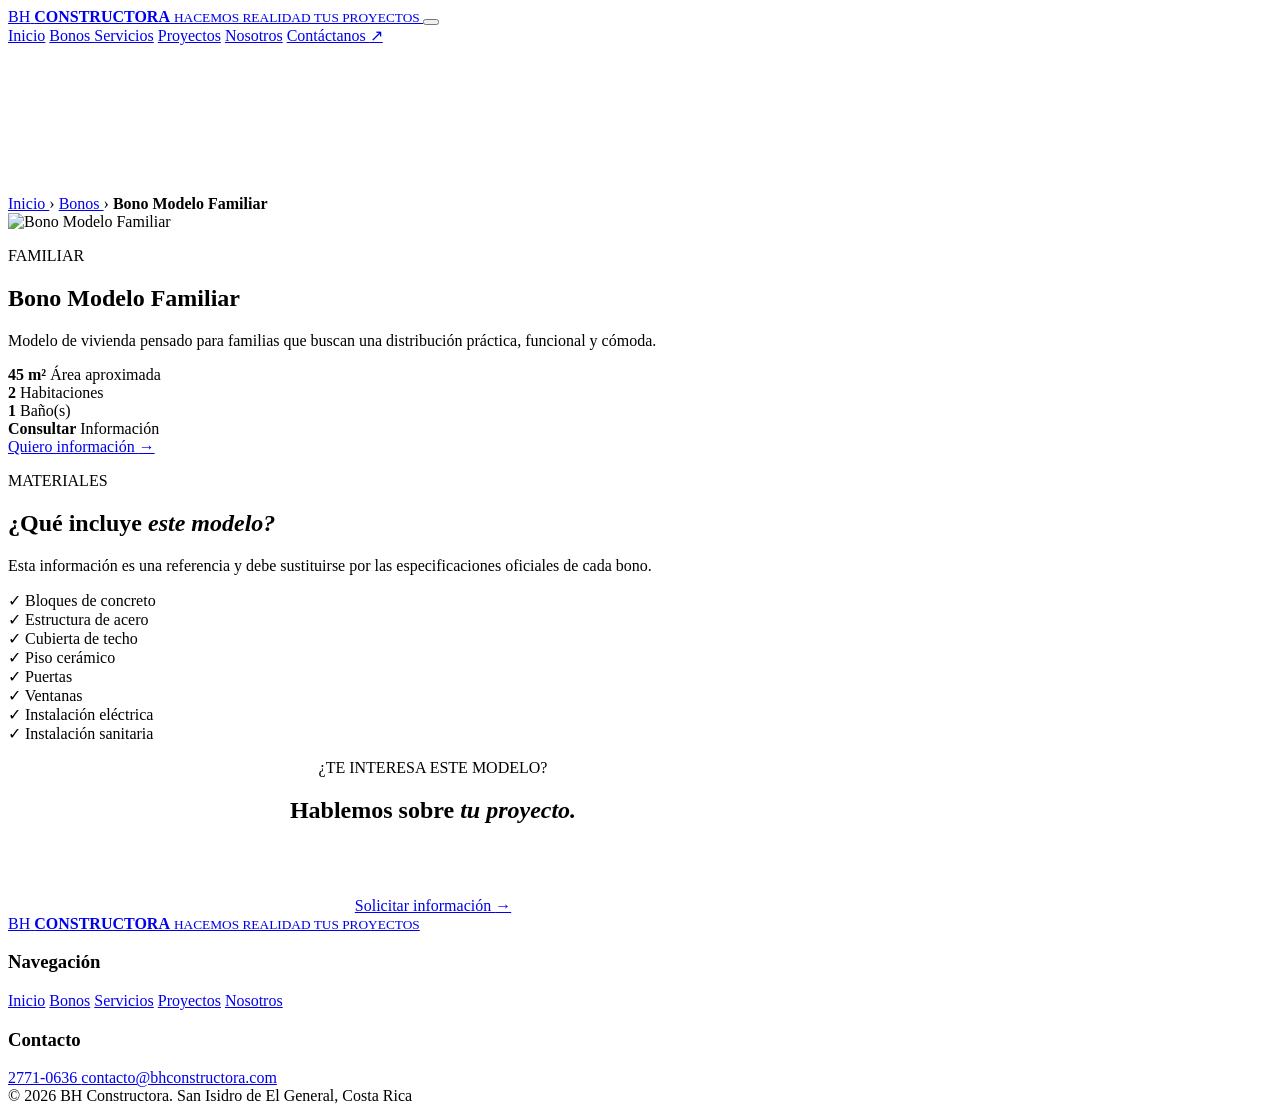
==== bono.html @ 47f4b52d "create BHConstructora" ====
<html lang="es">

<head>

  <meta charset="UTF-8">

  <meta
    name="viewport"
    content="width=device-width, initial-scale=1.0"
  >

  <title>Detalle del bono | BH Constructora</title>

  <link
    href="https://fonts.googleapis.com/css2?family=Montserrat:wght@500;600;700;800&family=Open+Sans:wght@400;500;600;700&display=swap"
    rel="stylesheet"
  >

  <link
    rel="stylesheet"
    href="css/styles.css"
  >

</head>

<body>

<header class="site-header">

  <div class="container nav-wrap">

    <a class="brand" href="index.html">

      <span class="brand-mark">BH</span>

      <span class="brand-text">

        <strong>CONSTRUCTORA</strong>

        <small>
          HACEMOS REALIDAD TUS PROYECTOS
        </small>

      </span>

    </a>


    <button
      class="menu-toggle"
      aria-label="Abrir menú"
      aria-expanded="false"
      type="button"
    >

      <span></span>
      <span></span>
      <span></span>

    </button>


    <nav class="main-nav">

      <a href="index.html">Inicio</a>

      <a
        href="bonos.html"
        class="active"
      >
        Bonos
      </a>

      <a href="servicios.html">Servicios</a>

      <a href="proyectos.html">Proyectos</a>

      <a href="nosotros.html">Nosotros</a>

      <a
        href="contacto.html"
        class="nav-cta"
      >
        Contáctanos
        <span>↗</span>
      </a>

    </nav>

  </div>

</header>


<main>

<section class="section" style="padding-top:150px;">

  <div class="container">

    <div class="breadcrumb">

      <a href="index.html">
        Inicio
      </a>

      <span>›</span>

      <a href="bonos.html">
        Bonos
      </a>

      <span>›</span>

      <strong id="breadcrumb-name">
        Detalle
      </strong>

    </div>


    <div
      id="bono-detail"
      class="detail-grid"
    >

      <!-- JavaScript cargará el contenido -->

    </div>

  </div>

</section>


<section class="section bg-light">

  <div class="container">

    <div class="section-heading">

      <div>

        <p class="eyebrow dark">

          <span></span>

          MATERIALES

        </p>

        <h2>
          ¿Qué incluye
          <em>este modelo?</em>
        </h2>

      </div>

      <p>
        Esta información es una referencia
        y debe sustituirse por las especificaciones
        oficiales de cada bono.
      </p>

    </div>


    <div
      id="materials"
      class="material-list"
    >
    </div>

  </div>

</section>


<section class="section section-dark">

  <div
    class="container"
    style="text-align:center;max-width:850px;"
  >

    <p class="eyebrow" style="justify-content:center;">

      <span></span>

      ¿TE INTERESA ESTE MODELO?

    </p>

    <h2>
      Hablemos sobre
      <em>tu proyecto.</em>
    </h2>

    <p
      style="color:rgba(255,255,255,.65);margin:25px auto 30px;"
    >
      Solicita información sobre este modelo
      y cuéntanos qué necesitas.
    </p>

    <a
      id="contact-bono"
      href="contacto.html"
      class="btn btn-gold"
    >
      Solicitar información
      <span>→</span>
    </a>

  </div>

</section>

</main>


<footer class="footer">

  <div class="container footer-top">

    <div>

      <a class="brand" href="index.html">

        <span class="brand-mark">BH</span>

        <span class="brand-text">

          <strong>CONSTRUCTORA</strong>

          <small>
            HACEMOS REALIDAD TUS PROYECTOS
          </small>

        </span>

      </a>

    </div>


    <div class="footer-column">

      <h3>Navegación</h3>

      <a href="index.html">Inicio</a>
      <a href="bonos.html">Bonos</a>
      <a href="servicios.html">Servicios</a>
      <a href="proyectos.html">Proyectos</a>
      <a href="nosotros.html">Nosotros</a>

    </div>


    <div class="footer-column">

      <h3>Contacto</h3>

      <a href="tel:+50627710636">
        2771-0636
      </a>

      <a href="mailto:contacto@bhconstructora.com">
        contacto@bhconstructora.com
      </a>

    </div>

  </div>


  <div class="container footer-bottom">

    <span>
      © <span data-year>2026</span>
      BH Constructora.
    </span>

    <span>
      San Isidro de El General, Costa Rica
    </span>

  </div>

</footer>


<script src="js/script.js"></script>


<script>

const bonosDetalle = [

  {
    id: 1,
    nombre: "Bono Modelo Familiar",
    categoria: "Familiar",
    imagen: "https://images.unsplash.com/photo-1600585154340-be6161a56a0c?auto=format&fit=crop&w=1400&q=90",
    descripcion: "Modelo de vivienda pensado para familias que buscan una distribución práctica, funcional y cómoda.",
    metros: "45 m²",
    habitaciones: "2",
    banos: "1",
    materiales: [
      "Bloques de concreto",
      "Estructura de acero",
      "Cubierta de techo",
      "Piso cerámico",
      "Puertas",
      "Ventanas",
      "Instalación eléctrica",
      "Instalación sanitaria"
    ]
  },

  {
    id: 2,
    nombre: "Bono Modelo Ampliado",
    categoria: "Familiar",
    imagen: "https://images.unsplash.com/photo-1600607687920-4e2a09cf159d?auto=format&fit=crop&w=1400&q=90",
    descripcion: "Una alternativa con mayor espacio interior para familias que requieren una distribución más amplia.",
    metros: "60 m²",
    habitaciones: "3",
    banos: "1",
    materiales: [
      "Bloques de concreto",
      "Estructura metálica",
      "Techo",
      "Piso cerámico",
      "Puertas",
      "Ventanas",
      "Instalación eléctrica",
      "Instalación sanitaria"
    ]
  },

  {
    id: 3,
    nombre: "Bono Modelo Esencial",
    categoria: "Esencial",
    imagen: "https://images.unsplash.com/photo-1600566753190-17f0baa2a6c3?auto=format&fit=crop&w=1400&q=90",
    descripcion: "Modelo compacto diseñado para aprovechar eficientemente cada espacio de la vivienda.",
    metros: "42 m²",
    habitaciones: "2",
    banos: "1",
    materiales: [
      "Bloques de concreto",
      "Estructura metálica",
      "Cubierta de techo",
      "Piso",
      "Puertas",
      "Ventanas",
      "Instalación eléctrica",
      "Instalación sanitaria"
    ]
  }

];


const params =
  new URLSearchParams(window.location.search);

const id =
  Number(params.get("id")) || 1;

const bono =
  bonosDetalle.find(item => item.id === id)
  || bonosDetalle[0];


document.title =
  bono.nombre + " | BH Constructora";


document.querySelector(
  "#breadcrumb-name"
).textContent =
  bono.nombre;


document.querySelector(
  "#bono-detail"
).innerHTML = `

  <div class="detail-image reveal">

    <img
      src="${bono.imagen}"
      alt="${bono.nombre}"
    >

  </div>


  <div class="detail-content reveal">

    <p class="eyebrow">

      <span></span>

      ${bono.categoria.toUpperCase()}

    </p>

    <h1>
      ${bono.nombre}
    </h1>

    <p class="detail-description">
      ${bono.descripcion}
    </p>


    <div class="detail-specs">

      <div class="detail-spec">

        <strong>
          ${bono.metros}
        </strong>

        <span>
          Área aproximada
        </span>

      </div>


      <div class="detail-spec">

        <strong>
          ${bono.habitaciones}
        </strong>

        <span>
          Habitaciones
        </span>

      </div>


      <div class="detail-spec">

        <strong>
          ${bono.banos}
        </strong>

        <span>
          Baño(s)
        </span>

      </div>


      <div class="detail-spec">

        <strong>
          Consultar
        </strong>

        <span>
          Información
        </span>

      </div>

    </div>


    <a
      href="contacto.html"
      class="btn btn-gold"
      id="detail-contact-button"
    >
      Quiero información
      <span>→</span>
    </a>

  </div>

`;


document.querySelector(
  "#materials"
).innerHTML =
  bono.materiales
    .map(material => `
      <div class="material-item">
        ✓ ${material}
      </div>
    `)
    .join("");


document.querySelector(
  "#contact-bono"
).addEventListener(
  "click",
  () => {

    localStorage.setItem(
      "bh_bono_interes",
      bono.nombre
    );

  }
);


document.querySelector(
  "#detail-contact-button"
).addEventListener(
  "click",
  () => {

    localStorage.setItem(
      "bh_bono_interes",
      bono.nombre
    );

  }
);

</script>

</body>

</html>
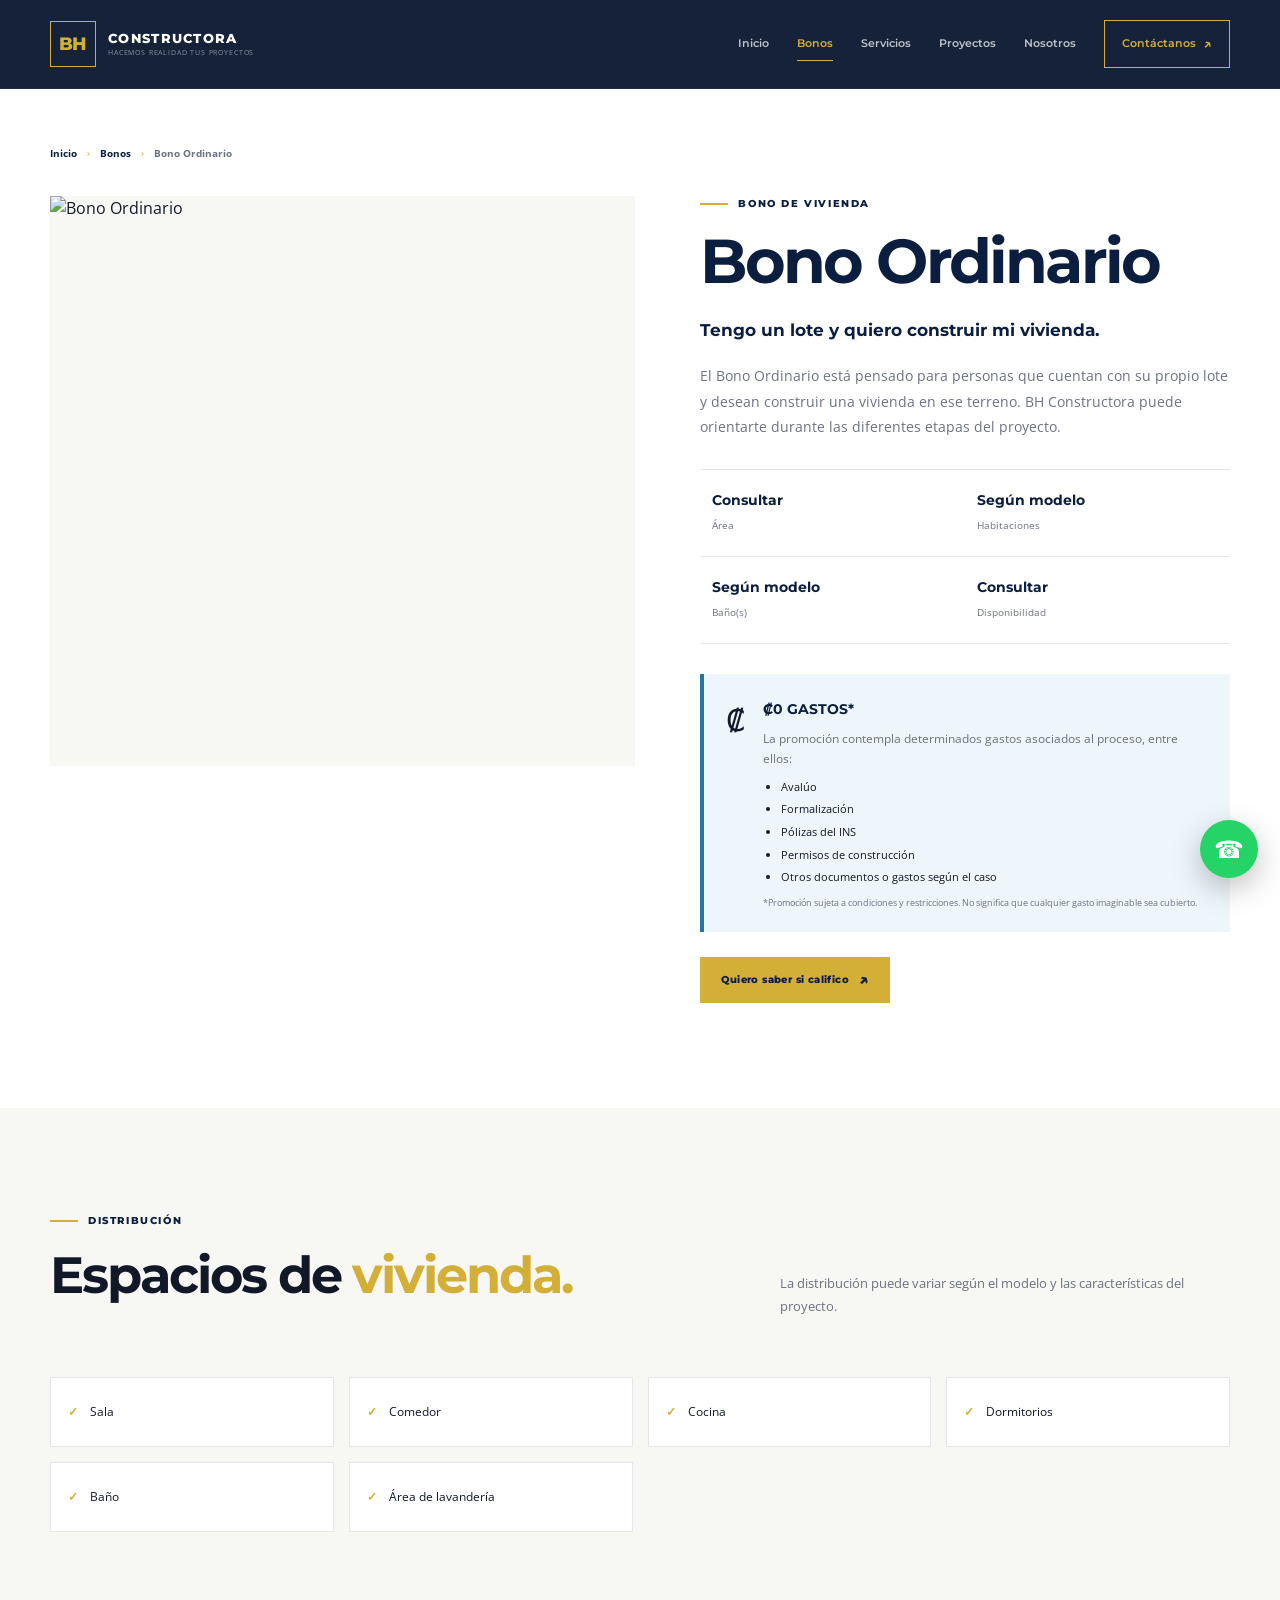
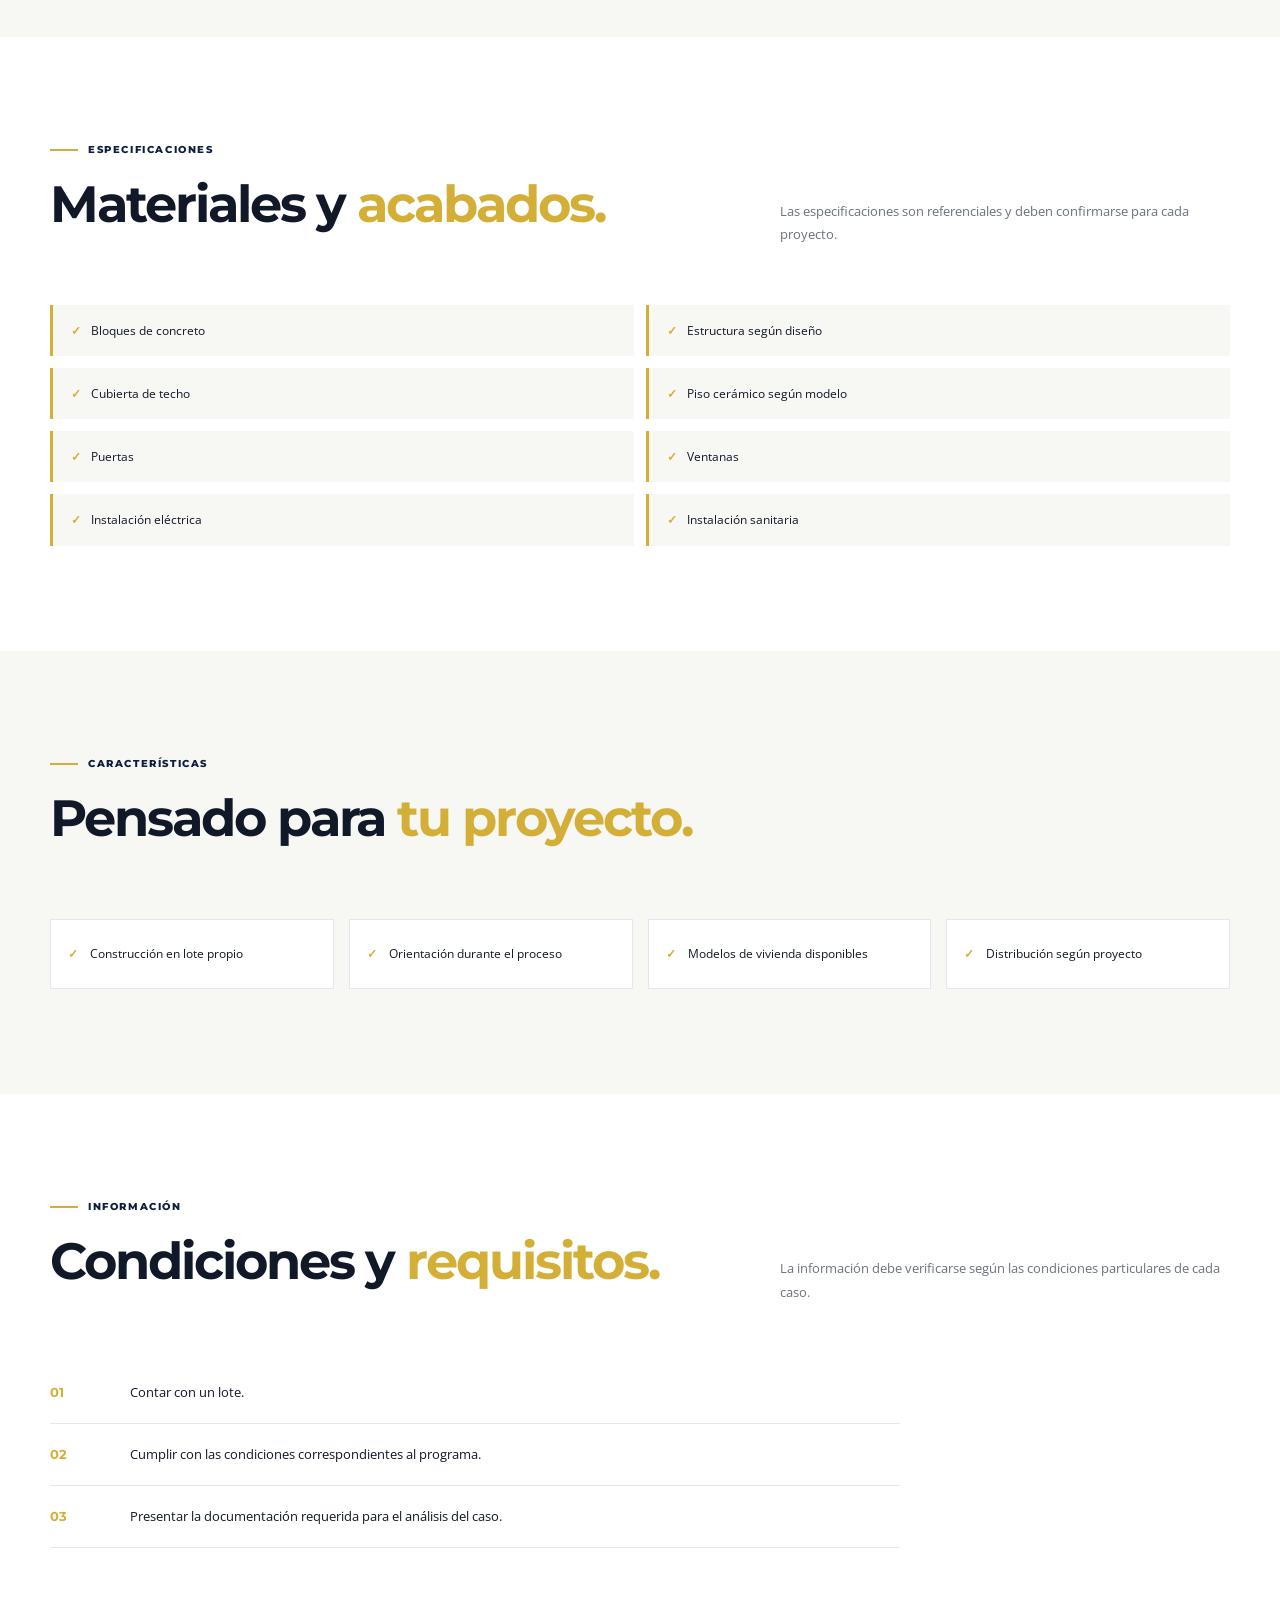
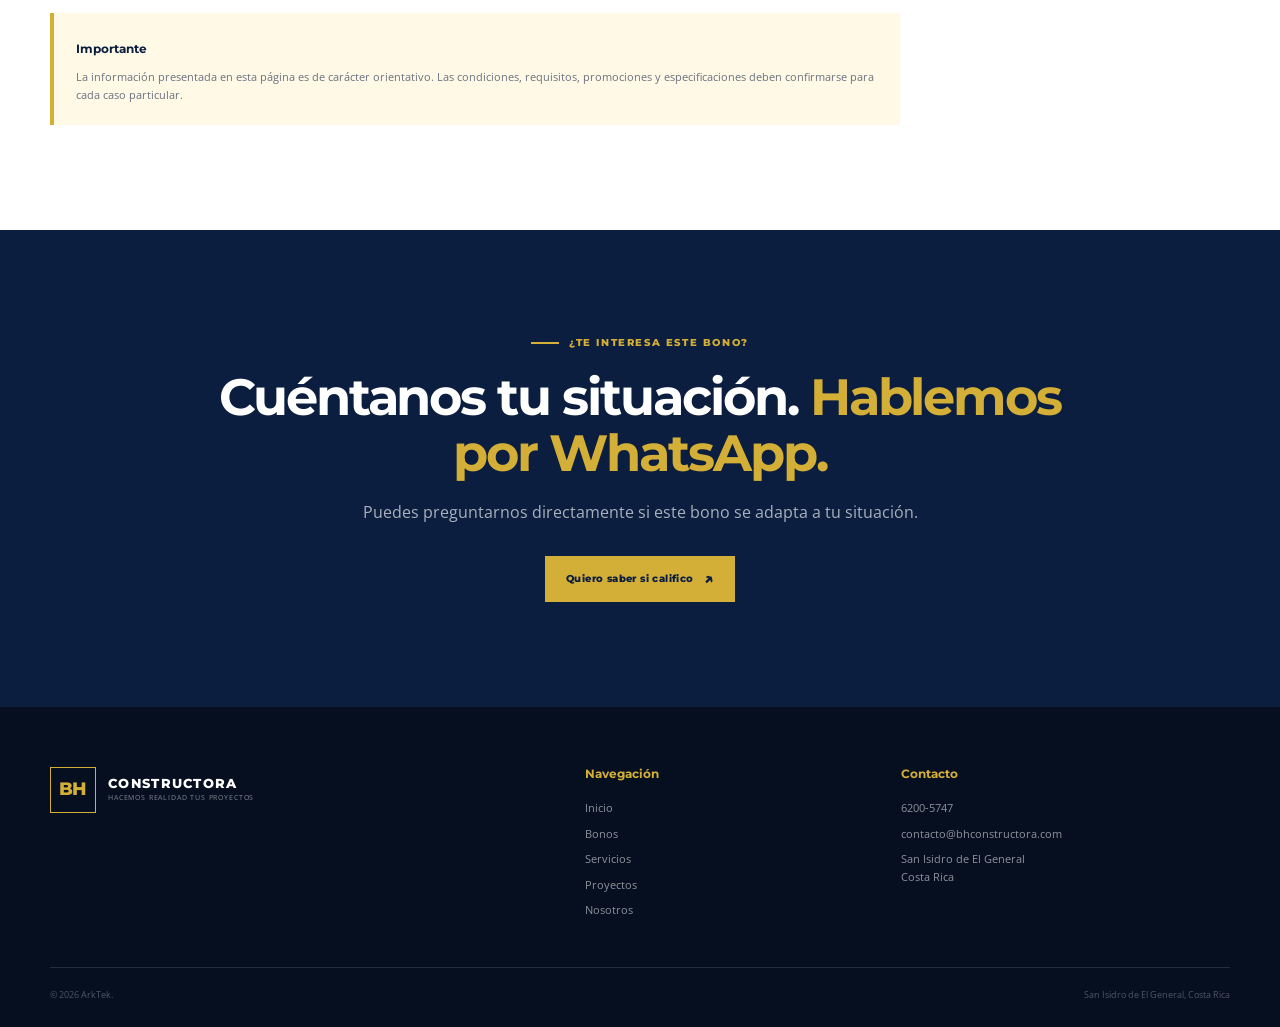
==== commit ababb57d: "update complete" ====
--- a/bono.html
+++ b/bono.html
@@ -1,3 +1,4 @@
+<!DOCTYPE html>
 <html lang="es">
 
 <head>
@@ -9,7 +10,20 @@
     content="width=device-width, initial-scale=1.0"
   >
 
-  <title>Detalle del bono | BH Constructora</title>
+  <title>
+    Bono | BH Constructora
+  </title>
+
+  <link
+    rel="preconnect"
+    href="https://fonts.googleapis.com"
+  >
+
+  <link
+    rel="preconnect"
+    href="https://fonts.gstatic.com"
+    crossorigin
+  >
 
   <link
     href="https://fonts.googleapis.com/css2?family=Montserrat:wght@500;600;700;800&family=Open+Sans:wght@400;500;600;700&display=swap"
@@ -23,19 +37,28 @@
 
 </head>
 
+
 <body>
 
+
 <header class="site-header">
 
   <div class="container nav-wrap">
 
-    <a class="brand" href="index.html">
-
-      <span class="brand-mark">BH</span>
+    <a
+      class="brand"
+      href="index.html"
+    >
+
+      <span class="brand-mark">
+        BH
+      </span>
 
       <span class="brand-text">
 
-        <strong>CONSTRUCTORA</strong>
+        <strong>
+          CONSTRUCTORA
+        </strong>
 
         <small>
           HACEMOS REALIDAD TUS PROYECTOS
@@ -48,9 +71,9 @@
 
     <button
       class="menu-toggle"
+      type="button"
       aria-label="Abrir menú"
       aria-expanded="false"
-      type="button"
     >
 
       <span></span>
@@ -62,7 +85,9 @@
 
     <nav class="main-nav">
 
-      <a href="index.html">Inicio</a>
+      <a href="index.html">
+        Inicio
+      </a>
 
       <a
         href="bonos.html"
@@ -71,11 +96,17 @@
         Bonos
       </a>
 
-      <a href="servicios.html">Servicios</a>
-
-      <a href="proyectos.html">Proyectos</a>
-
-      <a href="nosotros.html">Nosotros</a>
+      <a href="servicios.html">
+        Servicios
+      </a>
+
+      <a href="proyectos.html">
+        Proyectos
+      </a>
+
+      <a href="nosotros.html">
+        Nosotros
+      </a>
 
       <a
         href="contacto.html"
@@ -94,9 +125,13 @@
 
 <main>
 
-<section class="section" style="padding-top:150px;">
+
+<section
+  class="section detail-page"
+>
 
   <div class="container">
+
 
     <div class="breadcrumb">
 
@@ -104,13 +139,17 @@
         Inicio
       </a>
 
-      <span>›</span>
+      <span>
+        ›
+      </span>
 
       <a href="bonos.html">
         Bonos
       </a>
 
-      <span>›</span>
+      <span>
+        ›
+      </span>
 
       <strong id="breadcrumb-name">
         Detalle
@@ -119,13 +158,12 @@
     </div>
 
 
+    <!-- DETALLE PRINCIPAL -->
+
     <div
       id="bono-detail"
       class="detail-grid"
     >
-
-      <!-- JavaScript cargará el contenido -->
-
     </div>
 
   </div>
@@ -133,10 +171,15 @@
 </section>
 
 
+<!-- =====================================================
+     ESPACIOS
+     ===================================================== -->
+
 <section class="section bg-light">
 
   <div class="container">
 
+
     <div class="section-heading">
 
       <div>
@@ -145,21 +188,77 @@
 
           <span></span>
 
-          MATERIALES
+          DISTRIBUCIÓN
 
         </p>
 
         <h2>
-          ¿Qué incluye
-          <em>este modelo?</em>
+
+          Espacios de
+
+          <em>
+            vivienda.
+          </em>
+
         </h2>
 
       </div>
 
       <p>
-        Esta información es una referencia
-        y debe sustituirse por las especificaciones
-        oficiales de cada bono.
+        La distribución puede variar según el
+        modelo y las características del proyecto.
+      </p>
+
+    </div>
+
+
+    <div
+      id="spaces"
+      class="feature-grid"
+    >
+    </div>
+
+  </div>
+
+</section>
+
+
+<!-- =====================================================
+     MATERIALES
+     ===================================================== -->
+
+<section class="section">
+
+  <div class="container">
+
+
+    <div class="section-heading">
+
+      <div>
+
+        <p class="eyebrow dark">
+
+          <span></span>
+
+          ESPECIFICACIONES
+
+        </p>
+
+        <h2>
+
+          Materiales y
+
+          <em>
+            acabados.
+          </em>
+
+        </h2>
+
+      </div>
+
+      <p>
+        Las especificaciones son referenciales
+        y deben confirmarse para cada proyecto.
       </p>
 
     </div>
@@ -176,40 +275,171 @@
 </section>
 
 
+<!-- =====================================================
+     CARACTERÍSTICAS
+     ===================================================== -->
+
+<section class="section bg-light">
+
+  <div class="container">
+
+
+    <div class="section-heading">
+
+      <div>
+
+        <p class="eyebrow dark">
+
+          <span></span>
+
+          CARACTERÍSTICAS
+
+        </p>
+
+        <h2>
+
+          Pensado para
+
+          <em>
+            tu proyecto.
+          </em>
+
+        </h2>
+
+      </div>
+
+    </div>
+
+
+    <div
+      id="features"
+      class="feature-grid"
+    >
+    </div>
+
+  </div>
+
+</section>
+
+
+<!-- =====================================================
+     REQUISITOS
+     ===================================================== -->
+
+<section class="section requirements-section">
+
+  <div class="container">
+
+
+    <div class="section-heading">
+
+      <div>
+
+        <p class="eyebrow dark">
+
+          <span></span>
+
+          INFORMACIÓN
+
+        </p>
+
+        <h2>
+
+          Condiciones y
+
+          <em>
+            requisitos.
+          </em>
+
+        </h2>
+
+      </div>
+
+      <p>
+        La información debe verificarse según
+        las condiciones particulares de cada caso.
+      </p>
+
+    </div>
+
+
+    <div
+      id="requirements"
+      class="requirements-list"
+    >
+    </div>
+
+
+    <div
+      id="expenses"
+      class="expenses-list"
+    >
+    </div>
+
+
+    <div class="important-notice">
+
+      <strong>
+        Importante
+      </strong>
+
+      <p>
+        La información presentada en esta página
+        es de carácter orientativo. Las condiciones,
+        requisitos, promociones y especificaciones
+        deben confirmarse para cada caso particular.
+      </p>
+
+    </div>
+
+  </div>
+
+</section>
+
+
+<!-- =====================================================
+     CTA
+     ===================================================== -->
+
 <section class="section section-dark">
 
-  <div
-    class="container"
-    style="text-align:center;max-width:850px;"
-  >
-
-    <p class="eyebrow" style="justify-content:center;">
+  <div class="container cta-centered">
+
+    <p class="eyebrow">
 
       <span></span>
 
-      ¿TE INTERESA ESTE MODELO?
+      ¿TE INTERESA ESTE BONO?
 
     </p>
 
+
     <h2>
-      Hablemos sobre
-      <em>tu proyecto.</em>
+
+      Cuéntanos tu situación.
+
+      <em>
+        Hablemos por WhatsApp.
+      </em>
+
     </h2>
 
-    <p
-      style="color:rgba(255,255,255,.65);margin:25px auto 30px;"
-    >
-      Solicita información sobre este modelo
-      y cuéntanos qué necesitas.
+
+    <p>
+      Puedes preguntarnos directamente si este
+      bono se adapta a tu situación.
     </p>
 
+
     <a
-      id="contact-bono"
-      href="contacto.html"
+      href="https://wa.me/+50662005747"
       class="btn btn-gold"
-    >
-      Solicitar información
-      <span>→</span>
+      id="detail-whatsapp"
+      target="_blank"
+      rel="noopener noreferrer"
+    >
+      Quiero saber si califico
+      <span>↗</span>
     </a>
 
   </div>
@@ -219,19 +449,37 @@
 </main>
 
 
+<a
+  class="whatsapp-float"
+  href="https://wa.me/+50662005747?text=Hola%20BH%20Constructora.%20Deseo%20informaci%C3%B3n%20sobre%20un%20bono%20de%20vivienda."
+  target="_blank"
+  rel="noopener noreferrer"
+  aria-label="Contactar por WhatsApp"
+>
+  ☎
+</a>
+
+
 <footer class="footer">
 
   <div class="container footer-top">
 
     <div>
 
-      <a class="brand" href="index.html">
-
-        <span class="brand-mark">BH</span>
+      <a
+        class="brand"
+        href="index.html"
+      >
+
+        <span class="brand-mark">
+          BH
+        </span>
 
         <span class="brand-text">
 
-          <strong>CONSTRUCTORA</strong>
+          <strong>
+            CONSTRUCTORA
+          </strong>
 
           <small>
             HACEMOS REALIDAD TUS PROYECTOS
@@ -246,29 +494,53 @@
 
     <div class="footer-column">
 
-      <h3>Navegación</h3>
-
-      <a href="index.html">Inicio</a>
-      <a href="bonos.html">Bonos</a>
-      <a href="servicios.html">Servicios</a>
-      <a href="proyectos.html">Proyectos</a>
-      <a href="nosotros.html">Nosotros</a>
+      <h3>
+        Navegación
+      </h3>
+
+      <a href="index.html">
+        Inicio
+      </a>
+
+      <a href="bonos.html">
+        Bonos
+      </a>
+
+      <a href="servicios.html">
+        Servicios
+      </a>
+
+      <a href="proyectos.html">
+        Proyectos
+      </a>
+
+      <a href="nosotros.html">
+        Nosotros
+      </a>
 
     </div>
 
 
     <div class="footer-column">
 
-      <h3>Contacto</h3>
-
-      <a href="tel:+50627710636">
-        2771-0636
+      <h3>
+        Contacto
+      </h3>
+
+      <a href="tel:+50662005747">
+        6200-5747
       </a>
 
       <a href="mailto:contacto@bhconstructora.com">
         contacto@bhconstructora.com
       </a>
 
+      <p>
+        San Isidro de El General
+        <br>
+        Costa Rica
+      </p>
+
     </div>
 
   </div>
@@ -277,8 +549,8 @@
   <div class="container footer-bottom">
 
     <span>
-      © <span data-year>2026</span>
-      BH Constructora.
+      © <span data-year></span>
+      ArkTek.
     </span>
 
     <span>
@@ -292,243 +564,8 @@
 
 <script src="js/script.js"></script>
 
-
-<script>
-
-const bonosDetalle = [
-
-  {
-    id: 1,
-    nombre: "Bono Modelo Familiar",
-    categoria: "Familiar",
-    imagen: "https://images.unsplash.com/photo-1600585154340-be6161a56a0c?auto=format&fit=crop&w=1400&q=90",
-    descripcion: "Modelo de vivienda pensado para familias que buscan una distribución práctica, funcional y cómoda.",
-    metros: "45 m²",
-    habitaciones: "2",
-    banos: "1",
-    materiales: [
-      "Bloques de concreto",
-      "Estructura de acero",
-      "Cubierta de techo",
-      "Piso cerámico",
-      "Puertas",
-      "Ventanas",
-      "Instalación eléctrica",
-      "Instalación sanitaria"
-    ]
-  },
-
-  {
-    id: 2,
-    nombre: "Bono Modelo Ampliado",
-    categoria: "Familiar",
-    imagen: "https://images.unsplash.com/photo-1600607687920-4e2a09cf159d?auto=format&fit=crop&w=1400&q=90",
-    descripcion: "Una alternativa con mayor espacio interior para familias que requieren una distribución más amplia.",
-    metros: "60 m²",
-    habitaciones: "3",
-    banos: "1",
-    materiales: [
-      "Bloques de concreto",
-      "Estructura metálica",
-      "Techo",
-      "Piso cerámico",
-      "Puertas",
-      "Ventanas",
-      "Instalación eléctrica",
-      "Instalación sanitaria"
-    ]
-  },
-
-  {
-    id: 3,
-    nombre: "Bono Modelo Esencial",
-    categoria: "Esencial",
-    imagen: "https://images.unsplash.com/photo-1600566753190-17f0baa2a6c3?auto=format&fit=crop&w=1400&q=90",
-    descripcion: "Modelo compacto diseñado para aprovechar eficientemente cada espacio de la vivienda.",
-    metros: "42 m²",
-    habitaciones: "2",
-    banos: "1",
-    materiales: [
-      "Bloques de concreto",
-      "Estructura metálica",
-      "Cubierta de techo",
-      "Piso",
-      "Puertas",
-      "Ventanas",
-      "Instalación eléctrica",
-      "Instalación sanitaria"
-    ]
-  }
-
-];
-
-
-const params =
-  new URLSearchParams(window.location.search);
-
-const id =
-  Number(params.get("id")) || 1;
-
-const bono =
-  bonosDetalle.find(item => item.id === id)
-  || bonosDetalle[0];
-
-
-document.title =
-  bono.nombre + " | BH Constructora";
-
-
-document.querySelector(
-  "#breadcrumb-name"
-).textContent =
-  bono.nombre;
-
-
-document.querySelector(
-  "#bono-detail"
-).innerHTML = `
-
-  <div class="detail-image reveal">
-
-    <img
-      src="${bono.imagen}"
-      alt="${bono.nombre}"
-    >
-
-  </div>
-
-
-  <div class="detail-content reveal">
-
-    <p class="eyebrow">
-
-      <span></span>
-
-      ${bono.categoria.toUpperCase()}
-
-    </p>
-
-    <h1>
-      ${bono.nombre}
-    </h1>
-
-    <p class="detail-description">
-      ${bono.descripcion}
-    </p>
-
-
-    <div class="detail-specs">
-
-      <div class="detail-spec">
-
-        <strong>
-          ${bono.metros}
-        </strong>
-
-        <span>
-          Área aproximada
-        </span>
-
-      </div>
-
-
-      <div class="detail-spec">
-
-        <strong>
-          ${bono.habitaciones}
-        </strong>
-
-        <span>
-          Habitaciones
-        </span>
-
-      </div>
-
-
-      <div class="detail-spec">
-
-        <strong>
-          ${bono.banos}
-        </strong>
-
-        <span>
-          Baño(s)
-        </span>
-
-      </div>
-
-
-      <div class="detail-spec">
-
-        <strong>
-          Consultar
-        </strong>
-
-        <span>
-          Información
-        </span>
-
-      </div>
-
-    </div>
-
-
-    <a
-      href="contacto.html"
-      class="btn btn-gold"
-      id="detail-contact-button"
-    >
-      Quiero información
-      <span>→</span>
-    </a>
-
-  </div>
-
-`;
-
-
-document.querySelector(
-  "#materials"
-).innerHTML =
-  bono.materiales
-    .map(material => `
-      <div class="material-item">
-        ✓ ${material}
-      </div>
-    `)
-    .join("");
-
-
-document.querySelector(
-  "#contact-bono"
-).addEventListener(
-  "click",
-  () => {
-
-    localStorage.setItem(
-      "bh_bono_interes",
-      bono.nombre
-    );
-
-  }
-);
-
-
-document.querySelector(
-  "#detail-contact-button"
-).addEventListener(
-  "click",
-  () => {
-
-    localStorage.setItem(
-      "bh_bono_interes",
-      bono.nombre
-    );
-
-  }
-);
-
-</script>
+<script src="js/bonos.js"></script>
+
 
 </body>
 
--- a/css/styles.css
+++ b/css/styles.css
@@ -0,0 +1,3592 @@
+
+/* =========================================================
+   BH CONSTRUCTORA
+   STYLES.CSS
+   Diseño general + responsive
+   ========================================================= */
+
+:root {
+  --navy: #0b1e3f;
+  --navy-2: #07152d;
+  --navy-3: #102a52;
+
+  --gold: #d4af37;
+  --gold-light: #f2c94c;
+  --gold-soft: #faf5dc;
+
+  --white: #ffffff;
+  --off-white: #f7f7f4;
+
+  --ink: #111827;
+  --muted: #6b7280;
+  --muted-light: #9ca3af;
+
+  --line: #e5e7eb;
+  --line-dark: rgba(255, 255, 255, 0.12);
+
+  --success: #25d366;
+
+  --font-title: "Montserrat", sans-serif;
+  --font-body: "Open Sans", sans-serif;
+
+  --container: 1180px;
+
+  --header-height: 88px;
+
+  --ease: cubic-bezier(.2, .8, .2, 1);
+}
+
+
+/* =========================================================
+   RESET
+   ========================================================= */
+
+*,
+*::before,
+*::after {
+  box-sizing: border-box;
+}
+
+html {
+  scroll-behavior: smooth;
+  scroll-padding-top: 100px;
+}
+
+body {
+  margin: 0;
+  background: var(--white);
+  color: var(--ink);
+  font-family: var(--font-body);
+  line-height: 1.6;
+  overflow-x: hidden;
+}
+
+body.menu-open {
+  overflow: hidden;
+}
+
+img {
+  display: block;
+  max-width: 100%;
+}
+
+a {
+  color: inherit;
+  text-decoration: none;
+}
+
+button,
+input,
+select,
+textarea {
+  font: inherit;
+}
+
+button {
+  border: 0;
+}
+
+input,
+select,
+textarea {
+  border-radius: 0;
+}
+
+::selection {
+  background: var(--gold);
+  color: var(--navy);
+}
+
+
+/* =========================================================
+   ACCESSIBILITY
+   ========================================================= */
+
+.skip-link {
+  position: fixed;
+  top: -100px;
+  left: 20px;
+  z-index: 9999;
+
+  padding: 12px 18px;
+
+  background: var(--gold);
+  color: var(--navy);
+
+  font-family: var(--font-title);
+  font-size: 12px;
+  font-weight: 800;
+}
+
+.skip-link:focus {
+  top: 20px;
+}
+
+
+/* =========================================================
+   CONTAINER
+   ========================================================= */
+
+.container {
+  width: min(
+    var(--container),
+    calc(100% - 48px)
+  );
+
+  margin-inline: auto;
+}
+
+
+/* =========================================================
+   SECCIONES
+   ========================================================= */
+
+.section {
+  padding: 105px 0;
+}
+
+.section-sm {
+  padding: 70px 0;
+}
+
+.bg-light {
+  background: var(--off-white);
+}
+
+.section-dark {
+  background: var(--navy);
+  color: var(--white);
+}
+
+
+/* =========================================================
+   TIPOGRAFÍA
+   ========================================================= */
+
+h1,
+h2,
+h3,
+p {
+  margin-top: 0;
+}
+
+h1,
+h2,
+h3 {
+  font-family: var(--font-title);
+}
+
+h1 {
+  margin-bottom: 24px;
+
+  font-size: clamp(
+    42px,
+    6vw,
+    78px
+  );
+
+  line-height: 1.03;
+  letter-spacing: -.045em;
+}
+
+h2 {
+  margin-bottom: 24px;
+
+  font-size: clamp(
+    35px,
+    4vw,
+    56px
+  );
+
+  line-height: 1.08;
+  letter-spacing: -.04em;
+}
+
+h3 {
+  line-height: 1.2;
+}
+
+h1 em,
+h2 em {
+  color: var(--gold);
+  font-style: normal;
+}
+
+h2 strong {
+  font-weight: 800;
+}
+
+.eyebrow {
+  display: flex;
+  align-items: center;
+  gap: 10px;
+
+  margin-bottom: 18px;
+
+  color: var(--gold);
+
+  font-family: var(--font-title);
+  font-size: 10px;
+  font-weight: 800;
+
+  letter-spacing: .16em;
+  text-transform: uppercase;
+}
+
+.eyebrow span {
+  display: block;
+
+  width: 28px;
+  height: 2px;
+
+  flex-shrink: 0;
+
+  background: var(--gold);
+}
+
+.eyebrow.dark {
+  color: var(--navy);
+}
+
+.eyebrow.dark span {
+  background: var(--gold);
+}
+
+
+/* =========================================================
+   HEADER
+   ========================================================= */
+
+.site-header {
+  position: fixed;
+
+  top: 0;
+  left: 0;
+  right: 0;
+
+  z-index: 1000;
+
+  background: rgba(7, 21, 45, .94);
+
+  border-bottom: 1px solid rgba(255,255,255,.05);
+
+  backdrop-filter: blur(14px);
+
+  transition:
+    background .3s ease,
+    box-shadow .3s ease,
+    transform .3s ease;
+}
+
+.site-header.scrolled {
+  background: rgba(5, 15, 32, .98);
+
+  box-shadow:
+    0 10px 35px rgba(0,0,0,.20);
+}
+
+.nav-wrap {
+  min-height: var(--header-height);
+
+  display: flex;
+  align-items: center;
+  justify-content: space-between;
+
+  gap: 30px;
+}
+
+
+/* =========================================================
+   MARCA
+   ========================================================= */
+
+.brand {
+  display: flex;
+  align-items: center;
+
+  gap: 12px;
+
+  flex-shrink: 0;
+}
+
+.brand-mark {
+  width: 46px;
+  height: 46px;
+
+  display: grid;
+  place-items: center;
+
+  border: 1px solid var(--gold);
+
+  color: var(--gold);
+
+  font-family: var(--font-title);
+  font-size: 18px;
+  font-weight: 800;
+
+  letter-spacing: -.03em;
+
+  transition:
+    background .25s ease,
+    color .25s ease;
+}
+
+.brand:hover .brand-mark {
+  background: var(--gold);
+  color: var(--navy);
+}
+
+.brand-text {
+  display: flex;
+  flex-direction: column;
+}
+
+.brand-text strong {
+  color: var(--white);
+
+  font-family: var(--font-title);
+  font-size: 13px;
+  font-weight: 800;
+
+  letter-spacing: .1em;
+  line-height: 1.1;
+}
+
+.brand-text small {
+  margin-top: 4px;
+
+  color: rgba(255,255,255,.5);
+
+  font-size: 7px;
+
+  letter-spacing: .12em;
+  line-height: 1.2;
+}
+
+
+/* =========================================================
+   NAV
+   ========================================================= */
+
+.main-nav {
+  display: flex;
+  align-items: center;
+
+  gap: 28px;
+}
+
+.main-nav > a {
+  position: relative;
+
+  display: inline-flex;
+  align-items: center;
+
+  min-height: 42px;
+
+  color: rgba(255,255,255,.72);
+
+  font-family: var(--font-title);
+  font-size: 11px;
+  font-weight: 600;
+
+  transition:
+    color .25s ease;
+}
+
+.main-nav > a:not(.nav-cta)::after {
+  content: "";
+
+  position: absolute;
+
+  left: 0;
+  right: 0;
+  bottom: 4px;
+
+  height: 1px;
+
+  background: var(--gold);
+
+  transform: scaleX(0);
+  transform-origin: center;
+
+  transition:
+    transform .25s ease;
+}
+
+.main-nav > a:hover,
+.main-nav > a.active {
+  color: var(--white);
+}
+
+.main-nav > a.active {
+  color: var(--gold);
+}
+
+.main-nav > a:hover::after,
+.main-nav > a.active:not(.nav-cta)::after {
+  transform: scaleX(1);
+}
+
+.nav-cta {
+  padding: 11px 17px !important;
+
+  border: 1px solid var(--gold);
+
+  color: var(--gold) !important;
+
+  transition:
+    background .25s ease,
+    color .25s ease,
+    transform .25s ease;
+}
+
+.nav-cta:hover {
+  background: var(--gold);
+  color: var(--navy) !important;
+
+  transform: translateY(-2px);
+}
+
+.nav-cta::after {
+  display: none !important;
+}
+
+.nav-cta span {
+  margin-left: 7px;
+  font-size: 15px;
+}
+
+
+/* =========================================================
+   MENÚ MÓVIL
+   ========================================================= */
+
+.menu-toggle {
+  display: none;
+
+  width: 46px;
+  height: 46px;
+
+  padding: 8px;
+
+  background: transparent;
+
+  cursor: pointer;
+}
+
+.menu-toggle span {
+  display: block;
+
+  width: 25px;
+  height: 2px;
+
+  margin: 5px auto;
+
+  background: var(--white);
+
+  transition:
+    transform .25s ease,
+    opacity .25s ease;
+}
+
+.menu-toggle.active span:nth-child(1) {
+  transform: translateY(7px) rotate(45deg);
+}
+
+.menu-toggle.active span:nth-child(2) {
+  opacity: 0;
+}
+
+.menu-toggle.active span:nth-child(3) {
+  transform: translateY(-7px) rotate(-45deg);
+}
+
+
+/* =========================================================
+   HERO PRINCIPAL — INDEX
+   ========================================================= */
+
+.hero {
+  position: relative;
+
+  min-height: 780px;
+
+  display: flex;
+  align-items: center;
+
+  overflow: hidden;
+
+  background: var(--navy);
+}
+
+.hero-media {
+  position: absolute;
+  inset: 0;
+
+  background:
+    url("https://images.unsplash.com/photo-1600585154340-be6161a56a0c?auto=format&fit=crop&w=2000&q=90")
+    center/cover no-repeat;
+
+  transform: scale(1.01);
+}
+
+.hero-overlay {
+  position: absolute;
+  inset: 0;
+
+  background:
+    linear-gradient(
+      90deg,
+      rgba(5,15,32,.96) 0%,
+      rgba(7,21,45,.87) 38%,
+      rgba(7,21,45,.50) 72%,
+      rgba(7,21,45,.28) 100%
+    );
+
+  z-index: 1;
+}
+
+.hero-content {
+  position: relative;
+
+  z-index: 2;
+
+  padding-top: 80px;
+
+  max-width: 850px;
+
+  margin-left: max(
+    24px,
+    calc((100% - var(--container)) / 2)
+  );
+
+  margin-right: auto;
+}
+
+.hero-content h1 {
+  max-width: 850px;
+
+  color: var(--white);
+}
+
+.hero-content > p:not(.eyebrow) {
+  max-width: 610px;
+
+  margin-bottom: 32px;
+
+  color: rgba(255,255,255,.70);
+
+  font-size: 16px;
+  line-height: 1.8;
+}
+
+.hero-actions {
+  display: flex;
+  align-items: center;
+  flex-wrap: wrap;
+
+  gap: 12px;
+}
+
+.hero-bottom {
+  position: absolute;
+
+  z-index: 3;
+
+  bottom: 35px;
+  left: 0;
+  right: 0;
+
+  display: flex;
+  align-items: stretch;
+
+  justify-content: flex-end;
+
+  gap: 0;
+}
+
+.hero-stat {
+  min-width: 185px;
+
+  display: flex;
+  align-items: center;
+
+  gap: 14px;
+
+  padding: 12px 22px;
+
+  border-left: 1px solid rgba(255,255,255,.18);
+
+  color: var(--white);
+}
+
+.hero-stat:last-child {
+  border-right: 1px solid rgba(255,255,255,.18);
+}
+
+.hero-stat strong {
+  color: var(--gold);
+
+  font-family: var(--font-title);
+  font-size: 25px;
+  font-weight: 800;
+}
+
+.hero-stat span {
+  color: rgba(255,255,255,.72);
+
+  font-size: 10px;
+  font-weight: 600;
+
+  line-height: 1.35;
+}
+
+
+/* =========================================================
+   PAGE HERO
+   ========================================================= */
+
+.page-hero {
+  position: relative;
+
+  min-height: 560px;
+
+  display: flex;
+  align-items: center;
+
+  overflow: hidden;
+
+  background: var(--navy);
+}
+
+.page-hero-image {
+  position: absolute;
+  inset: 0;
+
+  background:
+    linear-gradient(
+      90deg,
+      rgba(7,21,45,.96),
+      rgba(7,21,45,.74),
+      rgba(7,21,45,.34)
+    ),
+    url("https://images.unsplash.com/photo-1541888946425-d81bb19240f5?auto=format&fit=crop&w=1800&q=90")
+    center/cover no-repeat;
+}
+
+.page-hero-content {
+  position: relative;
+
+  z-index: 2;
+
+  width: min(
+    900px,
+    100%
+  );
+
+  padding-top: 90px;
+
+  margin-left: max(
+    24px,
+    calc((100% - var(--container)) / 2)
+  );
+}
+
+.page-hero-content h1 {
+  max-width: 850px;
+
+  margin-bottom: 25px;
+
+  color: var(--white);
+}
+
+.page-hero-content > p:last-child {
+  max-width: 650px;
+
+  color: rgba(255,255,255,.72);
+
+  font-size: 15px;
+  line-height: 1.8;
+}
+
+
+/* =========================================================
+   INTRO
+   ========================================================= */
+
+.intro-grid {
+  display: grid;
+
+  grid-template-columns:
+    minmax(0, 1fr)
+    minmax(0, .85fr);
+
+  gap: 90px;
+
+  align-items: center;
+}
+
+.intro-grid h2 {
+  max-width: 700px;
+
+  color: var(--navy);
+}
+
+.intro-copy {
+  max-width: 570px;
+}
+
+.intro-copy p {
+  color: var(--muted);
+
+  font-size: 15px;
+  line-height: 1.85;
+}
+
+.intro-copy .text-link {
+  margin-top: 15px;
+}
+
+
+/* =========================================================
+   SECTION HEADING
+   ========================================================= */
+
+.section-heading {
+  display: flex;
+  align-items: flex-end;
+  justify-content: space-between;
+
+  gap: 45px;
+
+  margin-bottom: 50px;
+}
+
+.section-heading > div {
+  max-width: 700px;
+}
+
+.section-heading > p {
+  max-width: 450px;
+
+  margin-bottom: 8px;
+
+  color: var(--muted);
+
+  font-size: 13px;
+  line-height: 1.8;
+}
+
+.section-heading.light h2 {
+  color: var(--white);
+}
+
+.section-heading.light > p {
+  color: rgba(255,255,255,.62);
+}
+
+
+/* =========================================================
+   BOTONES
+   ========================================================= */
+
+.btn {
+  display: inline-flex;
+
+  align-items: center;
+  justify-content: center;
+
+  gap: 10px;
+
+  min-height: 46px;
+
+  padding: 14px 21px;
+
+  font-family: var(--font-title);
+  font-size: 10px;
+  font-weight: 800;
+
+  letter-spacing: .04em;
+
+  cursor: pointer;
+
+  transition:
+    transform .25s ease,
+    background .25s ease,
+    color .25s ease,
+    border-color .25s ease;
+}
+
+.btn span {
+  font-size: 16px;
+  line-height: 1;
+}
+
+.btn:hover {
+  transform: translateY(-2px);
+}
+
+.btn-gold {
+  background: var(--gold);
+  color: var(--navy);
+}
+
+.btn-gold:hover {
+  background: var(--gold-light);
+  color: var(--navy);
+}
+
+.btn-ghost {
+  border: 1px solid rgba(255,255,255,.5);
+
+  background: transparent;
+
+  color: var(--white);
+}
+
+.btn-ghost:hover {
+  border-color: var(--gold);
+
+  background: rgba(255,255,255,.07);
+
+  color: var(--white);
+}
+
+.btn-outline {
+  border: 1px solid var(--navy);
+
+  background: transparent;
+
+  color: var(--navy);
+}
+
+.btn-outline:hover {
+  background: var(--navy);
+
+  color: var(--white);
+}
+
+.btn-small {
+  min-height: 40px;
+
+  padding: 11px 15px;
+
+  font-size: 9px;
+}
+
+
+/* =========================================================
+   BONOS
+   ========================================================= */
+
+.bonos-section {
+  background: var(--white);
+}
+
+.bonos-grid {
+  display: grid;
+
+  grid-template-columns:
+    repeat(3, 1fr);
+
+  gap: 25px;
+}
+
+.bono-card {
+  position: relative;
+
+  display: flex;
+  flex-direction: column;
+
+  overflow: hidden;
+
+  background: var(--white);
+
+  border: 1px solid var(--line);
+
+  box-shadow:
+    0 15px 45px rgba(7,21,45,.07);
+
+  transition:
+    transform .35s var(--ease),
+    box-shadow .35s ease;
+}
+
+.bono-card:hover {
+  transform: translateY(-8px);
+
+  box-shadow:
+    0 25px 60px rgba(7,21,45,.13);
+}
+
+.bono-image {
+  position: relative;
+
+  height: 270px;
+
+  overflow: hidden;
+
+  background: var(--navy-2);
+}
+
+.bono-image img {
+  width: 100%;
+  height: 100%;
+
+  object-fit: cover;
+
+  transition:
+    transform .6s var(--ease);
+}
+
+.bono-card:hover .bono-image img {
+  transform: scale(1.06);
+}
+
+.bono-tag {
+  position: absolute;
+
+  top: 15px;
+  left: 15px;
+
+  padding: 7px 11px;
+
+  background: var(--gold);
+
+  color: var(--navy);
+
+  font-family: var(--font-title);
+  font-size: 9px;
+  font-weight: 800;
+
+  letter-spacing: .08em;
+}
+
+.bono-content {
+  display: flex;
+  flex-direction: column;
+
+  flex: 1;
+
+  padding: 28px;
+}
+
+.bono-content h3 {
+  margin-bottom: 12px;
+
+  color: var(--navy);
+
+  font-size: 23px;
+}
+
+.bono-content p {
+  color: var(--muted);
+
+  font-size: 13px;
+  line-height: 1.7;
+}
+
+.bono-specs {
+  display: grid;
+
+  grid-template-columns:
+    repeat(3, 1fr);
+
+  gap: 10px;
+
+  margin: 20px 0;
+
+  padding: 16px 0;
+
+  border-top: 1px solid var(--line);
+  border-bottom: 1px solid var(--line);
+}
+
+.bono-spec {
+  display: flex;
+  flex-direction: column;
+}
+
+.bono-spec strong {
+  color: var(--navy);
+
+  font-family: var(--font-title);
+  font-size: 14px;
+}
+
+.bono-spec span {
+  color: var(--muted);
+
+  font-size: 9px;
+}
+
+.bono-content .btn {
+  align-self: flex-start;
+
+  margin-top: auto;
+}
+
+.bono-card-label {
+  display: block;
+
+  margin-bottom: 8px;
+
+  color: var(--gold);
+
+  font-family: var(--font-title);
+  font-size: 9px;
+  font-weight: 800;
+
+  letter-spacing: .12em;
+}
+
+.bono-situation {
+  color: var(--navy) !important;
+
+  font-weight: 700;
+
+  line-height: 1.5;
+}
+
+.bono-promo-mini {
+  display: flex;
+  flex-direction: column;
+
+  gap: 2px;
+
+  margin: 20px 0;
+  padding: 13px;
+
+  border-left: 3px solid var(--gold);
+
+  background: #faf8ee;
+}
+
+.bono-promo-mini strong {
+  color: var(--navy);
+
+  font-family: var(--font-title);
+  font-size: 12px;
+}
+
+.bono-promo-mini span {
+  color: var(--muted);
+
+  font-size: 10px;
+}
+
+.bono-promo-mini.cero-gastos {
+  border-left-color: #1c6b9c;
+
+  background: #f0f7fb;
+}
+
+
+/* =========================================================
+   SERVICIOS
+   ========================================================= */
+
+.services {
+  background: var(--navy);
+  color: var(--white);
+}
+
+.services.section {
+  padding-top: 105px;
+  padding-bottom: 105px;
+}
+
+.service-grid {
+  display: grid;
+
+  grid-template-columns:
+    repeat(4, 1fr);
+
+  gap: 1px;
+
+  background: rgba(255,255,255,.14);
+
+  border: 1px solid rgba(255,255,255,.14);
+}
+
+.service-card {
+  position: relative;
+
+  min-height: 390px;
+
+  display: flex;
+  flex-direction: column;
+
+  padding: 32px;
+
+  background: var(--navy);
+
+  overflow: hidden;
+
+  transition:
+    background .3s ease,
+    transform .3s ease;
+}
+
+.service-card:hover {
+  background: var(--navy-3);
+
+  transform: translateY(-4px);
+}
+
+.service-number {
+  margin-bottom: 45px;
+
+  color: var(--gold);
+
+  font-family: var(--font-title);
+  font-size: 11px;
+  font-weight: 800;
+
+  letter-spacing: .12em;
+}
+
+.service-icon {
+  width: 48px;
+  height: 48px;
+
+  display: grid;
+  place-items: center;
+
+  margin-bottom: 25px;
+
+  border: 1px solid rgba(212,175,55,.55);
+
+  color: var(--gold);
+
+  font-family: var(--font-title);
+  font-size: 24px;
+}
+
+.service-card h3 {
+  margin-bottom: 14px;
+
+  color: var(--white);
+
+  font-size: 21px;
+}
+
+.service-card p {
+  margin-bottom: 25px;
+
+  color: rgba(255,255,255,.62);
+
+  font-size: 12px;
+  line-height: 1.75;
+}
+
+.service-card a {
+  display: inline-flex;
+  align-items: center;
+
+  gap: 8px;
+
+  margin-top: auto;
+
+  color: var(--gold);
+
+  font-family: var(--font-title);
+  font-size: 9px;
+  font-weight: 800;
+
+  letter-spacing: .04em;
+
+  transition:
+    gap .25s ease,
+    color .25s ease;
+}
+
+.service-card a:hover {
+  gap: 13px;
+
+  color: var(--gold-light);
+}
+
+
+/* =========================================================
+   PROCESO
+   ========================================================= */
+
+.process {
+  background: var(--white);
+}
+
+.process-line {
+  position: relative;
+
+  display: grid;
+
+  grid-template-columns:
+    repeat(4, 1fr);
+
+  gap: 0;
+
+  margin-top: 30px;
+}
+
+.process-line::before {
+  content: "";
+
+  position: absolute;
+
+  top: 24px;
+  left: 12%;
+  right: 12%;
+
+  height: 1px;
+
+  background: var(--line);
+
+  z-index: 0;
+}
+
+.process-line article {
+  position: relative;
+
+  z-index: 1;
+
+  padding: 0 25px;
+
+  border-right: 1px solid var(--line);
+}
+
+.process-line article:first-child {
+  padding-left: 0;
+}
+
+.process-line article:last-child {
+  padding-right: 0;
+
+  border-right: 0;
+}
+
+.process-line article > span {
+  width: 48px;
+  height: 48px;
+
+  display: grid;
+  place-items: center;
+
+  margin-bottom: 25px;
+
+  background: var(--white);
+
+  border: 1px solid var(--gold);
+
+  color: var(--gold);
+
+  font-family: var(--font-title);
+  font-size: 11px;
+  font-weight: 800;
+}
+
+.process-line h3 {
+  margin-bottom: 10px;
+
+  color: var(--navy);
+
+  font-size: 19px;
+}
+
+.process-line p {
+  margin-bottom: 0;
+
+  color: var(--muted);
+
+  font-size: 12px;
+  line-height: 1.7;
+}
+
+
+/* =========================================================
+   PROJECTS INDEX
+   ========================================================= */
+
+.projects {
+  background: var(--off-white);
+}
+
+.project-grid {
+  display: grid;
+
+  grid-template-columns:
+    1.4fr 1fr;
+
+  grid-template-rows:
+    290px 290px;
+
+  gap: 20px;
+}
+
+.project {
+  position: relative;
+
+  min-height: 290px;
+
+  overflow: hidden;
+
+  background: var(--navy);
+}
+
+.project-large {
+  grid-row: span 2;
+}
+
+.project-image {
+  position: absolute;
+  inset: 0;
+
+  background:
+    linear-gradient(
+      180deg,
+      rgba(7,21,45,.05),
+      rgba(7,21,45,.78)
+    ),
+    var(--bg) center/cover no-repeat;
+
+  transition:
+    transform .7s var(--ease);
+}
+
+.project:hover .project-image {
+  transform: scale(1.05);
+}
+
+.project-info {
+  position: absolute;
+
+  left: 28px;
+  right: 28px;
+  bottom: 25px;
+
+  z-index: 2;
+}
+
+.project-info span {
+  display: block;
+
+  margin-bottom: 7px;
+
+  color: var(--gold);
+
+  font-family: var(--font-title);
+  font-size: 9px;
+  font-weight: 800;
+
+  letter-spacing: .12em;
+}
+
+.project-info h3 {
+  margin-bottom: 4px;
+
+  color: var(--white);
+
+  font-size: 22px;
+}
+
+.project-info p {
+  margin: 0;
+
+  color: rgba(255,255,255,.65);
+
+  font-size: 11px;
+}
+
+
+/* =========================================================
+   PROJECTS — CATÁLOGO
+   ========================================================= */
+
+.projects-grid-full {
+  display: grid;
+
+  grid-template-columns:
+    repeat(3, 1fr);
+
+  gap: 25px;
+}
+
+.project-card {
+  overflow: hidden;
+
+  background: var(--white);
+
+  border: 1px solid var(--line);
+
+  box-shadow:
+    0 15px 40px rgba(7,21,45,.06);
+
+  transition:
+    transform .35s var(--ease),
+    box-shadow .35s ease;
+}
+
+.project-card:hover {
+  transform: translateY(-7px);
+
+  box-shadow:
+    0 25px 55px rgba(7,21,45,.12);
+}
+
+.project-card-image {
+  position: relative;
+
+  height: 280px;
+
+  overflow: hidden;
+}
+
+.project-card-image img {
+  width: 100%;
+  height: 100%;
+
+  object-fit: cover;
+
+  transition:
+    transform .6s var(--ease);
+}
+
+.project-card:hover .project-card-image img {
+  transform: scale(1.06);
+}
+
+.project-card-category {
+  position: absolute;
+
+  top: 15px;
+  left: 15px;
+
+  padding: 7px 11px;
+
+  background: var(--gold);
+
+  color: var(--navy);
+
+  font-family: var(--font-title);
+  font-size: 9px;
+  font-weight: 800;
+}
+
+.project-card-content {
+  padding: 27px;
+}
+
+.project-location {
+  color: var(--gold);
+
+  font-family: var(--font-title);
+  font-size: 9px;
+  font-weight: 800;
+
+  letter-spacing: .1em;
+}
+
+.project-card-content h3 {
+  margin: 8px 0 10px;
+
+  color: var(--navy);
+
+  font-size: 22px;
+}
+
+.project-card-content p {
+  color: var(--muted);
+
+  font-size: 13px;
+}
+
+.project-card-specs {
+  display: grid;
+
+  grid-template-columns:
+    repeat(3, 1fr);
+
+  gap: 10px;
+
+  margin: 22px 0;
+  padding: 15px 0;
+
+  border-top: 1px solid var(--line);
+  border-bottom: 1px solid var(--line);
+}
+
+.project-card-specs span {
+  display: flex;
+  flex-direction: column;
+
+  color: var(--muted);
+
+  font-size: 9px;
+}
+
+.project-card-specs strong {
+  color: var(--navy);
+
+  font-family: var(--font-title);
+  font-size: 12px;
+}
+
+
+/* =========================================================
+   NOSOTROS
+   ========================================================= */
+
+.values-grid {
+  display: grid;
+
+  grid-template-columns:
+    repeat(4, 1fr);
+
+  gap: 20px;
+}
+
+.value-card {
+  padding: 28px;
+
+  background: var(--white);
+
+  border: 1px solid var(--line);
+
+  transition:
+    transform .3s var(--ease),
+    box-shadow .3s ease,
+    border-color .3s ease;
+}
+
+.value-card:hover {
+  transform: translateY(-5px);
+
+  border-color: rgba(212,175,55,.45);
+
+  box-shadow:
+    0 20px 45px rgba(7,21,45,.08);
+}
+
+.value-card > span {
+  display: block;
+
+  margin-bottom: 35px;
+
+  color: var(--gold);
+
+  font-family: var(--font-title);
+  font-size: 11px;
+  font-weight: 800;
+}
+
+.value-card h3 {
+  margin-bottom: 12px;
+
+  color: var(--navy);
+
+  font-size: 19px;
+}
+
+.value-card p {
+  margin-bottom: 0;
+
+  color: var(--muted);
+
+  font-size: 12px;
+  line-height: 1.75;
+}
+
+.mvv-grid {
+  display: grid;
+
+  grid-template-columns:
+    repeat(3, 1fr);
+
+  gap: 20px;
+}
+
+.mvv-card {
+  padding: 35px;
+
+  background: var(--white);
+
+  border: 1px solid var(--line);
+
+  transition:
+    transform .3s var(--ease),
+    box-shadow .3s ease,
+    border-color .3s ease;
+}
+
+.bg-light .mvv-card {
+  background: var(--white);
+}
+
+.mvv-card:hover {
+  transform: translateY(-5px);
+
+  border-color: rgba(212,175,55,.45);
+
+  box-shadow:
+    0 20px 50px rgba(7,21,45,.08);
+}
+
+.mvv-number {
+  margin-bottom: 45px;
+
+  color: var(--gold);
+
+  font-family: var(--font-title);
+  font-size: 10px;
+  font-weight: 800;
+
+  letter-spacing: .12em;
+}
+
+.mvv-card h3 {
+  margin-bottom: 14px;
+
+  color: var(--navy);
+
+  font-size: 23px;
+}
+
+.mvv-card p {
+  margin-bottom: 0;
+
+  color: var(--muted);
+
+  font-size: 13px;
+  line-height: 1.8;
+}
+
+
+/* =========================================================
+   TRUST / POR QUÉ BH
+   ========================================================= */
+
+.trust {
+  background: var(--white);
+}
+
+.trust-grid {
+  display: grid;
+
+  grid-template-columns:
+    .95fr 1.05fr;
+
+  gap: 85px;
+
+  align-items: center;
+}
+
+.trust-image {
+  min-height: 600px;
+
+  background:
+    linear-gradient(
+      180deg,
+      rgba(7,21,45,.05),
+      rgba(7,21,45,.20)
+    ),
+    url("https://images.unsplash.com/photo-1600566753190-17f0baa2a6c3?auto=format&fit=crop&w=1300&q=90")
+    center/cover no-repeat;
+}
+
+.trust-content {
+  max-width: 650px;
+}
+
+.trust-content h2 {
+  color: var(--navy);
+}
+
+.trust-content .lead {
+  margin-bottom: 35px;
+
+  color: var(--muted);
+
+  font-size: 14px;
+  line-height: 1.9;
+}
+
+.trust-points {
+  display: flex;
+  flex-direction: column;
+}
+
+.trust-points > div {
+  display: grid;
+
+  grid-template-columns: 55px 1fr;
+
+  gap: 15px;
+
+  padding: 20px 0;
+
+  border-top: 1px solid var(--line);
+}
+
+.trust-points > div:last-child {
+  border-bottom: 1px solid var(--line);
+}
+
+.trust-points b {
+  color: var(--gold);
+
+  font-family: var(--font-title);
+  font-size: 12px;
+}
+
+.trust-points span {
+  color: var(--muted);
+
+  font-size: 12px;
+  line-height: 1.7;
+}
+
+.trust-points strong {
+  display: block;
+
+  margin-bottom: 3px;
+
+  color: var(--navy);
+
+  font-family: var(--font-title);
+  font-size: 13px;
+}
+
+
+/* =========================================================
+   FAQ
+   ========================================================= */
+
+.faq {
+  background: var(--white);
+}
+
+.faq-grid {
+  display: grid;
+
+  grid-template-columns:
+    .8fr 1.2fr;
+
+  gap: 90px;
+
+  align-items: start;
+}
+
+.faq-grid h2 {
+  color: var(--navy);
+}
+
+.faq-intro {
+  max-width: 480px;
+
+  margin-bottom: 25px;
+
+  color: var(--muted);
+
+  font-size: 13px;
+  line-height: 1.8;
+}
+
+.accordion {
+  border-top: 1px solid var(--line);
+}
+
+.accordion details {
+  border-bottom: 1px solid var(--line);
+}
+
+.accordion summary {
+  position: relative;
+
+  padding: 22px 45px 22px 0;
+
+  color: var(--navy);
+
+  font-family: var(--font-title);
+  font-size: 13px;
+  font-weight: 700;
+
+  cursor: pointer;
+
+  list-style: none;
+}
+
+.accordion summary::-webkit-details-marker {
+  display: none;
+}
+
+.accordion summary::after {
+  content: "+";
+
+  position: absolute;
+
+  top: 19px;
+  right: 5px;
+
+  color: var(--gold);
+
+  font-size: 21px;
+  font-weight: 400;
+
+  transition:
+    transform .25s ease;
+}
+
+.accordion details[open] summary::after {
+  transform: rotate(45deg);
+}
+
+.accordion details p {
+  max-width: 700px;
+
+  padding: 0 45px 22px 0;
+
+  margin-bottom: 0;
+
+  color: var(--muted);
+
+  font-size: 12px;
+  line-height: 1.8;
+}
+
+
+/* =========================================================
+   QUOTE
+   ========================================================= */
+
+.quote {
+  background:
+    linear-gradient(
+      135deg,
+      var(--navy-2),
+      var(--navy)
+    );
+}
+
+.quote-inner {
+  max-width: 900px;
+
+  text-align: center;
+
+  padding: 20px 0;
+}
+
+.quote-mark {
+  margin-bottom: 10px;
+
+  color: var(--gold);
+
+  font-family: Georgia, serif;
+  font-size: 80px;
+
+  line-height: .7;
+}
+
+.quote blockquote {
+  max-width: 850px;
+
+  margin: 0 auto 28px;
+
+  color: var(--white);
+
+  font-family: var(--font-title);
+  font-size: clamp(25px, 3.3vw, 43px);
+  font-weight: 600;
+
+  line-height: 1.25;
+  letter-spacing: -.025em;
+}
+
+.quote blockquote em {
+  color: var(--gold);
+
+  font-style: normal;
+}
+
+.quote-line {
+  width: 50px;
+  height: 1px;
+
+  margin: 0 auto 17px;
+
+  background: var(--gold);
+}
+
+.quote-inner > span:last-child {
+  color: rgba(255,255,255,.45);
+
+  font-family: var(--font-title);
+  font-size: 9px;
+  font-weight: 800;
+
+  letter-spacing: .18em;
+}
+
+
+/* =========================================================
+   CONTACTO
+   ========================================================= */
+
+.contact {
+  background: var(--navy);
+}
+
+.contact-grid {
+  display: grid;
+
+  grid-template-columns:
+    .85fr 1.15fr;
+
+  gap: 85px;
+
+  align-items: start;
+}
+
+.contact h2 {
+  color: var(--white);
+}
+
+.contact-description {
+  max-width: 500px;
+
+  color: rgba(255,255,255,.63);
+
+  font-size: 14px;
+  line-height: 1.8;
+}
+
+.contact-data {
+  display: flex;
+  flex-direction: column;
+
+  margin-top: 45px;
+}
+
+.contact-data > a,
+.contact-data > div {
+  display: flex;
+  flex-direction: column;
+
+  padding: 18px 0;
+
+  border-top: 1px solid rgba(255,255,255,.13);
+}
+
+.contact-data > div:last-child {
+  border-bottom: 1px solid rgba(255,255,255,.13);
+}
+
+.contact-data small {
+  margin-bottom: 5px;
+
+  color: var(--gold);
+
+  font-family: var(--font-title);
+  font-size: 9px;
+  font-weight: 800;
+
+  letter-spacing: .12em;
+}
+
+.contact-data strong {
+  color: var(--white);
+
+  font-family: var(--font-title);
+  font-size: 15px;
+  font-weight: 600;
+
+  word-break: break-word;
+}
+
+.contact-data a:hover strong {
+  color: var(--gold);
+}
+
+
+/* =========================================================
+   FORMULARIO DE CONTACTO
+   ========================================================= */
+
+.contact-form {
+  display: grid;
+
+  grid-template-columns:
+    1fr 1fr;
+
+  gap: 20px;
+
+  padding: 38px;
+
+  background: var(--white);
+
+  box-shadow:
+    0 30px 70px rgba(0,0,0,.18);
+}
+
+.contact-form label {
+  display: flex;
+  flex-direction: column;
+
+  gap: 8px;
+
+  color: var(--navy);
+
+  font-family: var(--font-title);
+  font-size: 10px;
+  font-weight: 800;
+
+  letter-spacing: .02em;
+}
+
+.contact-form label.full {
+  grid-column: 1 / -1;
+}
+
+.contact-form input,
+.contact-form select,
+.contact-form textarea {
+  width: 100%;
+
+  padding: 14px 15px;
+
+  border: 1px solid var(--line);
+
+  outline: none;
+
+  background: var(--off-white);
+
+  color: var(--ink);
+
+  font-family: var(--font-body);
+  font-size: 12px;
+  font-weight: 400;
+
+  transition:
+    border-color .25s ease,
+    background .25s ease,
+    box-shadow .25s ease;
+}
+
+.contact-form input,
+.contact-form select {
+  min-height: 49px;
+}
+
+.contact-form textarea {
+  min-height: 140px;
+
+  resize: vertical;
+}
+
+.contact-form input::placeholder,
+.contact-form textarea::placeholder {
+  color: #9ca3af;
+}
+
+.contact-form input:focus,
+.contact-form select:focus,
+.contact-form textarea:focus {
+  border-color: var(--gold);
+
+  background: var(--white);
+
+  box-shadow:
+    0 0 0 3px rgba(212,175,55,.10);
+}
+
+.contact-form > .btn {
+  justify-self: start;
+
+  margin-top: 5px;
+}
+
+.form-message {
+  display: none;
+
+  grid-column: 1 / -1;
+
+  padding: 12px 15px;
+
+  border-left: 3px solid var(--gold);
+
+  background: #faf8ee;
+
+  color: var(--navy);
+
+  font-size: 11px;
+}
+
+.form-message.show {
+  display: block;
+}
+
+.form-note {
+  grid-column: 1 / -1;
+
+  margin: -3px 0 0;
+
+  color: var(--muted);
+
+  font-size: 9px;
+  line-height: 1.6;
+}
+
+
+/* =========================================================
+   TEXT LINK
+   ========================================================= */
+
+.text-link {
+  display: inline-flex;
+
+  align-items: center;
+
+  gap: 9px;
+
+  color: var(--navy);
+
+  font-family: var(--font-title);
+  font-size: 10px;
+  font-weight: 800;
+
+  transition:
+    gap .25s ease,
+    color .25s ease;
+}
+
+.text-link span {
+  color: var(--gold);
+
+  font-size: 16px;
+}
+
+.text-link:hover {
+  gap: 14px;
+
+  color: var(--gold);
+}
+
+
+/* =========================================================
+   FILTROS
+   ========================================================= */
+
+.filters {
+  display: grid;
+
+  grid-template-columns:
+    1fr 260px;
+
+  gap: 15px;
+
+  margin-bottom: 35px;
+}
+
+.filter-search {
+  display: flex;
+  align-items: center;
+
+  gap: 10px;
+
+  padding: 0 15px;
+
+  border: 1px solid var(--line);
+
+  background: var(--off-white);
+}
+
+.filter-search span {
+  color: var(--gold);
+}
+
+.filter-search input {
+  width: 100%;
+
+  padding: 15px 0;
+
+  border: 0;
+  outline: 0;
+
+  background: transparent;
+
+  color: var(--ink);
+}
+
+.filters select {
+  padding: 0 15px;
+
+  border: 1px solid var(--line);
+
+  outline: none;
+
+  background: var(--off-white);
+
+  color: var(--ink);
+}
+
+.filters select:focus,
+.filter-search:focus-within {
+  border-color: var(--gold);
+}
+
+
+/* =========================================================
+   EMPTY STATE
+   ========================================================= */
+
+.empty-state {
+  display: none;
+
+  padding: 70px 20px;
+
+  text-align: center;
+}
+
+.empty-state.show {
+  display: block;
+}
+
+.empty-icon {
+  width: 55px;
+  height: 55px;
+
+  display: grid;
+  place-items: center;
+
+  margin: 0 auto 20px;
+
+  border: 1px solid var(--gold);
+
+  color: var(--gold);
+
+  font-family: var(--font-title);
+  font-weight: 800;
+}
+
+.empty-state h3 {
+  color: var(--navy);
+}
+
+.empty-state p {
+  max-width: 500px;
+
+  margin: 0 auto 25px;
+
+  color: var(--muted);
+}
+
+
+/* =========================================================
+   PROMOCIONES
+   ========================================================= */
+
+.promotions-section {
+  background: var(--off-white);
+}
+
+.promotion-grid {
+  display: grid;
+
+  grid-template-columns:
+    1fr 1fr;
+
+  gap: 25px;
+}
+
+.promotion-card {
+  position: relative;
+
+  padding: 40px;
+
+  overflow: hidden;
+}
+
+.promotion-gold {
+  background: var(--navy);
+
+  color: var(--white);
+}
+
+.promotion-blue {
+  background: #eaf3f8;
+
+  color: var(--navy);
+
+  border: 1px solid #d6e6ef;
+}
+
+.promotion-icon {
+  display: block;
+
+  margin-bottom: 15px;
+
+  font-size: 30px;
+}
+
+.promotion-label {
+  display: block;
+
+  margin-bottom: 8px;
+
+  color: var(--gold);
+
+  font-family: var(--font-title);
+  font-size: 9px;
+  font-weight: 800;
+
+  letter-spacing: .15em;
+}
+
+.promotion-card h3 {
+  margin-bottom: 15px;
+
+  font-size: 38px;
+}
+
+.promotion-card p {
+  font-size: 13px;
+}
+
+.promotion-card ul {
+  margin: 20px 0;
+
+  padding-left: 18px;
+}
+
+.promotion-card li {
+  margin-bottom: 8px;
+
+  font-size: 12px;
+}
+
+.promotion-card small {
+  display: block;
+
+  opacity: .65;
+
+  font-size: 10px;
+}
+
+
+/* =========================================================
+   CTA CENTERED
+   ========================================================= */
+
+.cta-centered {
+  max-width: 850px;
+
+  margin: 0 auto;
+
+  text-align: center;
+}
+
+.cta-centered .eyebrow {
+  justify-content: center;
+}
+
+.cta-centered h2 {
+  margin-bottom: 20px;
+}
+
+.cta-centered > p:not(.eyebrow) {
+  max-width: 650px;
+
+  margin: 0 auto 30px;
+
+  color: rgba(255,255,255,.65);
+}
+
+
+/* =========================================================
+   DETALLE
+   ========================================================= */
+
+.detail-page {
+  padding-top: 145px;
+}
+
+.detail-grid {
+  display: grid;
+
+  grid-template-columns:
+    1.05fr .95fr;
+
+  gap: 65px;
+
+  align-items: start;
+}
+
+.detail-image {
+  min-height: 570px;
+
+  overflow: hidden;
+
+  background: var(--off-white);
+}
+
+.detail-image img {
+  width: 100%;
+  height: 570px;
+
+  object-fit: cover;
+}
+
+.detail-content h1 {
+  color: var(--navy);
+
+  font-size: clamp(
+    38px,
+    5vw,
+    62px
+  );
+}
+
+.detail-situation {
+  margin: 20px 0;
+
+  color: var(--navy);
+
+  font-family: var(--font-title);
+  font-weight: 700;
+
+  font-size: 17px;
+
+  line-height: 1.5;
+}
+
+.detail-description {
+  color: var(--muted);
+
+  font-size: 14px;
+  line-height: 1.8;
+}
+
+.detail-location {
+  color: var(--gold);
+
+  font-family: var(--font-title);
+  font-size: 11px;
+  font-weight: 800;
+
+  letter-spacing: .08em;
+}
+
+.detail-specs {
+  display: grid;
+
+  grid-template-columns:
+    repeat(2, 1fr);
+
+  margin: 30px 0;
+
+  border-top: 1px solid var(--line);
+}
+
+.detail-spec {
+  padding: 19px 12px;
+
+  border-bottom: 1px solid var(--line);
+}
+
+.detail-spec strong {
+  display: block;
+
+  color: var(--navy);
+
+  font-family: var(--font-title);
+  font-size: 14px;
+}
+
+.detail-spec span {
+  color: var(--muted);
+
+  font-size: 10px;
+}
+
+
+/* =========================================================
+   PROMOCIÓN DETALLE
+   ========================================================= */
+
+.detail-promo {
+  display: flex;
+
+  gap: 18px;
+
+  margin: 25px 0;
+
+  padding: 22px;
+}
+
+.detail-promo.regalias {
+  background: #faf5dc;
+
+  border-left: 4px solid var(--gold);
+}
+
+.detail-promo.cero-gastos {
+  background: #edf6fb;
+
+  border-left: 4px solid #2375a3;
+}
+
+.promo-icon {
+  font-size: 30px;
+}
+
+.detail-promo strong {
+  color: var(--navy);
+
+  font-family: var(--font-title);
+  font-size: 14px;
+}
+
+.detail-promo p {
+  margin: 8px 0;
+
+  color: var(--muted);
+
+  font-size: 12px;
+}
+
+.detail-promo ul {
+  margin: 10px 0;
+
+  padding-left: 18px;
+}
+
+.detail-promo li {
+  margin-bottom: 5px;
+
+  color: var(--ink);
+
+  font-size: 11px;
+}
+
+.detail-promo small {
+  display: block;
+
+  color: var(--muted);
+
+  font-size: 9px;
+}
+
+
+/* =========================================================
+   FEATURES
+   ========================================================= */
+
+.feature-grid {
+  display: grid;
+
+  grid-template-columns:
+    repeat(4, 1fr);
+
+  gap: 15px;
+}
+
+.feature-item {
+  min-height: 70px;
+
+  display: flex;
+  align-items: center;
+
+  gap: 12px;
+
+  padding: 17px;
+
+  background: var(--white);
+
+  border: 1px solid var(--line);
+
+  color: var(--ink);
+
+  font-size: 12px;
+}
+
+.feature-item span {
+  color: var(--gold);
+
+  font-family: var(--font-title);
+  font-weight: 800;
+}
+
+
+/* =========================================================
+   MATERIALES
+   ========================================================= */
+
+.material-list {
+  display: grid;
+
+  grid-template-columns:
+    1fr 1fr;
+
+  gap: 12px;
+}
+
+.material-item {
+  display: flex;
+  align-items: center;
+
+  gap: 10px;
+
+  padding: 16px 18px;
+
+  background: var(--off-white);
+
+  border-left: 3px solid var(--gold);
+
+  color: var(--ink);
+
+  font-size: 12px;
+}
+
+.material-item span {
+  color: var(--gold);
+
+  font-weight: 800;
+}
+
+
+/* =========================================================
+   REQUISITOS
+   ========================================================= */
+
+.requirements-section {
+  background: var(--white);
+}
+
+.requirements-list {
+  max-width: 850px;
+}
+
+.requirement-item {
+  display: grid;
+
+  grid-template-columns: 60px 1fr;
+
+  gap: 20px;
+
+  padding: 20px 0;
+
+  border-bottom: 1px solid var(--line);
+}
+
+.requirement-item strong {
+  color: var(--gold);
+
+  font-family: var(--font-title);
+  font-size: 13px;
+}
+
+.requirement-item span {
+  color: var(--ink);
+
+  font-size: 13px;
+}
+
+.expenses-list {
+  display: grid;
+
+  grid-template-columns:
+    repeat(3, 1fr);
+
+  gap: 10px;
+
+  margin-top: 30px;
+}
+
+.expense-item {
+  padding: 15px;
+
+  background: var(--navy);
+
+  color: var(--white);
+
+  font-size: 11px;
+}
+
+.important-notice {
+  max-width: 850px;
+
+  margin-top: 35px;
+
+  padding: 22px;
+
+  background: #fff9e5;
+
+  border-left: 4px solid var(--gold);
+}
+
+.important-notice strong {
+  color: var(--navy);
+
+  font-family: var(--font-title);
+  font-size: 12px;
+}
+
+.important-notice p {
+  margin: 8px 0 0;
+
+  color: var(--muted);
+
+  font-size: 11px;
+}
+
+
+/* =========================================================
+   BREADCRUMB
+   ========================================================= */
+
+.breadcrumb {
+  display: flex;
+  align-items: center;
+
+  flex-wrap: wrap;
+
+  gap: 10px;
+
+  margin-bottom: 35px;
+
+  color: var(--muted);
+
+  font-size: 10px;
+}
+
+.breadcrumb a {
+  color: var(--navy);
+
+  font-weight: 700;
+}
+
+.breadcrumb span {
+  color: var(--gold);
+}
+
+
+/* =========================================================
+   WHATSAPP
+   ========================================================= */
+
+.whatsapp-float {
+  position: fixed;
+
+  right: 22px;
+  bottom: 22px;
+
+  z-index: 900;
+
+  width: 58px;
+  height: 58px;
+
+  display: grid;
+  place-items: center;
+
+  border-radius: 50%;
+
+  background: var(--success);
+
+  color: var(--white);
+
+  font-size: 24px;
+
+  box-shadow:
+    0 10px 30px rgba(0,0,0,.25);
+
+  transition:
+    transform .3s ease,
+    box-shadow .3s ease;
+}
+
+.whatsapp-float:hover {
+  transform:
+    translateY(-4px)
+    scale(1.05);
+
+  color: var(--white);
+
+  box-shadow:
+    0 15px 35px rgba(0,0,0,.30);
+}
+
+
+/* =========================================================
+   FOOTER
+   ========================================================= */
+
+.footer {
+  padding: 60px 0 25px;
+
+  background: #050f20;
+
+  color: var(--white);
+}
+
+.footer-top {
+  display: grid;
+
+  grid-template-columns:
+    1.3fr .7fr .9fr;
+
+  gap: 60px;
+
+  padding-bottom: 40px;
+
+  border-bottom:
+    1px solid var(--line-dark);
+}
+
+.footer-brand-description {
+  max-width: 350px;
+
+  margin-top: 20px;
+
+  color: rgba(255,255,255,.45);
+
+  font-size: 12px;
+  line-height: 1.7;
+}
+
+.footer-column {
+  display: flex;
+  flex-direction: column;
+}
+
+.footer-column h3 {
+  margin-bottom: 18px;
+
+  color: var(--gold);
+
+  font-size: 12px;
+}
+
+.footer-column a,
+.footer-column p {
+  display: block;
+
+  margin-bottom: 8px;
+
+  color: rgba(255,255,255,.55);
+
+  font-size: 11px;
+  line-height: 1.6;
+}
+
+.footer-column a:hover {
+  color: var(--gold);
+}
+
+.footer-bottom {
+  display: flex;
+  justify-content: space-between;
+
+  gap: 20px;
+
+  padding-top: 20px;
+
+  color: rgba(255,255,255,.3);
+
+  font-size: 9px;
+}
+
+
+/* =========================================================
+   REVEAL
+   ========================================================= */
+
+.reveal {
+  opacity: 0;
+
+  transform: translateY(25px);
+
+  transition:
+    opacity .7s ease,
+    transform .7s var(--ease);
+}
+
+.reveal.visible {
+  opacity: 1;
+
+  transform: translateY(0);
+}
+
+
+/* =========================================================
+   NOT FOUND
+   ========================================================= */
+
+.not-found {
+  padding: 100px 20px;
+
+  text-align: center;
+}
+
+.not-found h2 {
+  color: var(--navy);
+}
+
+.not-found p {
+  margin-bottom: 25px;
+
+  color: var(--muted);
+}
+
+
+/* =========================================================
+   FOCUS
+   ========================================================= */
+
+a:focus-visible,
+button:focus-visible,
+input:focus-visible,
+select:focus-visible,
+textarea:focus-visible,
+summary:focus-visible {
+  outline: 2px solid var(--gold);
+  outline-offset: 3px;
+}
+
+
+/* =========================================================
+   RESPONSIVE — 1100
+   ========================================================= */
+
+@media (max-width: 1100px) {
+
+  .main-nav {
+    gap: 16px;
+  }
+
+  .main-nav > a {
+    font-size: 10px;
+  }
+
+  .bonos-grid,
+  .projects-grid-full {
+    grid-template-columns:
+      repeat(2, 1fr);
+  }
+
+  .feature-grid {
+    grid-template-columns:
+      repeat(2, 1fr);
+  }
+
+  .service-grid {
+    grid-template-columns:
+      repeat(2, 1fr);
+  }
+
+  .values-grid {
+    grid-template-columns:
+      repeat(2, 1fr);
+  }
+
+  .trust-grid {
+    gap: 50px;
+  }
+
+  .footer-top {
+    grid-template-columns:
+      1fr 1fr;
+  }
+}
+
+
+/* =========================================================
+   RESPONSIVE — 850
+   ========================================================= */
+
+@media (max-width: 850px) {
+
+  .container {
+    width: calc(100% - 40px);
+  }
+
+  .section {
+    padding: 85px 0;
+  }
+
+  .main-nav {
+    gap: 12px;
+  }
+
+  .intro-grid,
+  .trust-grid,
+  .faq-grid,
+  .contact-grid {
+    grid-template-columns: 1fr;
+
+    gap: 45px;
+  }
+
+  .intro-copy,
+  .trust-content {
+    max-width: none;
+  }
+
+  .trust-image {
+    min-height: 480px;
+  }
+
+  .contact-grid {
+    gap: 55px;
+  }
+
+  .process-line {
+    grid-template-columns:
+      repeat(2, 1fr);
+
+    gap: 35px;
+  }
+
+  .process-line::before {
+    display: none;
+  }
+
+  .process-line article {
+    padding: 0 20px;
+
+    border-right: 0;
+  }
+
+  .process-line article:nth-child(odd) {
+    padding-left: 0;
+  }
+
+  .process-line article:nth-child(even) {
+    padding-right: 0;
+  }
+
+  .project-grid {
+    grid-template-columns: 1fr;
+
+    grid-template-rows:
+      330px
+      260px
+      260px;
+  }
+
+  .project-large {
+    grid-row: auto;
+  }
+
+  .hero {
+    min-height: 720px;
+  }
+
+  .hero-content {
+    margin-left: auto;
+    margin-right: auto;
+
+    padding-top: 100px;
+  }
+
+  .hero-bottom {
+    position: absolute;
+
+    justify-content: center;
+
+    bottom: 25px;
+  }
+
+  .hero-stat {
+    min-width: auto;
+
+    flex: 1;
+
+    justify-content: center;
+
+    padding: 10px 14px;
+  }
+}
+
+
+/* =========================================================
+   RESPONSIVE — 700
+   ========================================================= */
+
+@media (max-width: 700px) {
+
+  :root {
+    --header-height: 72px;
+  }
+
+  .container {
+    width: calc(100% - 32px);
+  }
+
+  .section {
+    padding: 72px 0;
+  }
+
+  .site-header {
+    background: rgba(7,21,45,.98);
+  }
+
+  .nav-wrap {
+    min-height: 72px;
+  }
+
+  .menu-toggle {
+    display: block;
+  }
+
+  .main-nav {
+    display: none;
+
+    position: absolute;
+
+    top: 72px;
+    left: 0;
+    right: 0;
+
+    flex-direction: column;
+    align-items: stretch;
+
+    gap: 0;
+
+    padding: 12px 16px 25px;
+
+    background: var(--navy-2);
+
+    border-top:
+      1px solid rgba(255,255,255,.08);
+
+    box-shadow:
+      0 20px 35px rgba(0,0,0,.25);
+  }
+
+  .main-nav.open {
+    display: flex;
+  }
+
+  .main-nav > a {
+    min-height: auto;
+
+    padding: 14px 10px;
+
+    font-size: 11px;
+  }
+
+  .main-nav > a:not(.nav-cta)::after {
+    display: none;
+  }
+
+  .nav-cta {
+    justify-content: center;
+
+    margin-top: 8px;
+  }
+
+  .brand-mark {
+    width: 40px;
+    height: 40px;
+
+    font-size: 16px;
+  }
+
+  .brand-text strong {
+    font-size: 11px;
+  }
+
+  .brand-text small {
+    display: none;
+  }
+
+  h1 {
+    font-size: 43px;
+  }
+
+  h2 {
+    font-size: 37px;
+  }
+
+  .hero {
+    min-height: 700px;
+  }
+
+  .hero-media {
+    background-position: 62% center;
+  }
+
+  .hero-overlay {
+    background:
+      linear-gradient(
+        180deg,
+        rgba(5,15,32,.90),
+        rgba(7,21,45,.78),
+        rgba(7,21,45,.93)
+      );
+  }
+
+  .hero-content {
+    padding-top: 95px;
+
+    margin-left: auto;
+    margin-right: auto;
+  }
+
+  .hero-content > p:not(.eyebrow) {
+    font-size: 14px;
+  }
+
+  .hero-actions {
+    align-items: stretch;
+    flex-direction: column;
+
+    max-width: 330px;
+  }
+
+  .hero-actions .btn {
+    width: 100%;
+  }
+
+  .hero-bottom {
+    position: absolute;
+
+    display: grid;
+
+    grid-template-columns:
+      repeat(3, 1fr);
+
+    width: calc(100% - 32px);
+
+    margin: 0 auto;
+
+    bottom: 18px;
+  }
+
+  .hero-stat {
+    display: flex;
+    flex-direction: column;
+
+    justify-content: center;
+
+    gap: 3px;
+
+    padding: 9px 6px;
+
+    text-align: center;
+  }
+
+  .hero-stat strong {
+    font-size: 19px;
+  }
+
+  .hero-stat span {
+    font-size: 8px;
+  }
+
+  .page-hero {
+    min-height: 500px;
+  }
+
+  .page-hero-image {
+    background:
+      linear-gradient(
+        180deg,
+        rgba(7,21,45,.91),
+        rgba(7,21,45,.72),
+        rgba(7,21,45,.92)
+      ),
+      url("https://images.unsplash.com/photo-1541888946425-d81bb19240f5?auto=format&fit=crop&w=1400&q=85")
+      center/cover no-repeat;
+  }
+
+  .page-hero-content {
+    padding-top: 75px;
+
+    margin-left: auto;
+    margin-right: auto;
+  }
+
+  .page-hero-content > p:last-child {
+    font-size: 14px;
+  }
+
+  .section-heading {
+    display: block;
+
+    margin-bottom: 38px;
+  }
+
+  .section-heading > p {
+    margin-top: 20px;
+  }
+
+  .section-heading .btn {
+    margin-top: 10px;
+  }
+
+  .bonos-grid,
+  .projects-grid-full,
+  .promotion-grid,
+  .values-grid,
+  .mvv-grid {
+    grid-template-columns: 1fr;
+  }
+
+  .service-grid {
+    grid-template-columns: 1fr;
+  }
+
+  .service-card {
+    min-height: 330px;
+
+    padding: 28px;
+  }
+
+  .service-number {
+    margin-bottom: 30px;
+  }
+
+  .process-line {
+    grid-template-columns: 1fr;
+
+    gap: 0;
+  }
+
+  .process-line article,
+  .process-line article:nth-child(odd),
+  .process-line article:nth-child(even) {
+    padding: 25px 0;
+
+    border-right: 0;
+    border-bottom: 1px solid var(--line);
+  }
+
+  .process-line article:last-child {
+    border-bottom: 0;
+  }
+
+  .project-grid {
+    grid-template-columns: 1fr;
+
+    grid-template-rows:
+      300px
+      240px
+      240px;
+  }
+
+  .project-large {
+    grid-row: auto;
+  }
+
+  .trust-image {
+    min-height: 360px;
+  }
+
+  .contact-form {
+    grid-template-columns: 1fr;
+
+    padding: 25px 20px;
+  }
+
+  .contact-form label.full {
+    grid-column: auto;
+  }
+
+  .contact-form > .btn {
+    width: 100%;
+  }
+
+  .form-message,
+  .form-note {
+    grid-column: auto;
+  }
+
+  .contact-data {
+    margin-top: 30px;
+  }
+
+  .detail-page {
+    padding-top: 115px;
+  }
+
+  .detail-grid {
+    grid-template-columns: 1fr;
+
+    gap: 40px;
+  }
+
+  .detail-image {
+    min-height: 350px;
+  }
+
+  .detail-image img {
+    height: 350px;
+  }
+
+  .detail-specs {
+    grid-template-columns: 1fr;
+  }
+
+  .feature-grid {
+    grid-template-columns: 1fr;
+  }
+
+  .material-list {
+    grid-template-columns: 1fr;
+  }
+
+  .expenses-list {
+    grid-template-columns: 1fr;
+  }
+
+  .promotion-card {
+    padding: 30px;
+  }
+
+  .footer-top {
+    grid-template-columns: 1fr;
+
+    gap: 30px;
+  }
+
+  .footer-bottom {
+    flex-direction: column;
+  }
+
+  .whatsapp-float {
+    width: 52px;
+    height: 52px;
+
+    right: 16px;
+    bottom: 16px;
+
+    font-size: 21px;
+  }
+}
+
+
+/* =========================================================
+   RESPONSIVE — 480
+   ========================================================= */
+
+@media (max-width: 480px) {
+
+  .container {
+    width: calc(100% - 24px);
+  }
+
+  .section {
+    padding: 62px 0;
+  }
+
+  h1 {
+    font-size: 36px;
+  }
+
+  h2 {
+    font-size: 31px;
+  }
+
+  .brand {
+    gap: 9px;
+  }
+
+  .brand-text strong {
+    font-size: 10px;
+  }
+
+  .hero {
+    min-height: 690px;
+  }
+
+  .hero-bottom {
+    width: calc(100% - 24px);
+  }
+
+  .hero-stat {
+    padding: 7px 3px;
+  }
+
+  .hero-stat strong {
+    font-size: 17px;
+  }
+
+  .hero-stat span {
+    font-size: 7px;
+  }
+
+  .bono-image {
+    height: 230px;
+  }
+
+  .bono-content {
+    padding: 23px;
+  }
+
+  .bono-specs {
+    gap: 5px;
+  }
+
+  .mvv-card,
+  .value-card {
+    padding: 25px;
+  }
+
+  .trust-image {
+    min-height: 300px;
+  }
+
+  .faq-grid {
+    gap: 35px;
+  }
+
+  .accordion summary {
+    font-size: 12px;
+  }
+
+  .quote blockquote {
+    font-size: 25px;
+  }
+
+  .contact-form {
+    padding: 22px 16px;
+  }
+
+  .detail-promo {
+    flex-direction: column;
+  }
+
+  .project-card-content {
+    padding: 22px;
+  }
+
+  .project-card-image {
+    height: 240px;
+  }
+}
+
+
+/* =========================================================
+   REDUCED MOTION
+   ========================================================= */
+
+@media (prefers-reduced-motion: reduce) {
+
+  html {
+    scroll-behavior: auto;
+  }
+
+  *,
+  *::before,
+  *::after {
+    animation: none !important;
+
+    transition: none !important;
+  }
+
+  .reveal {
+    opacity: 1;
+
+    transform: none;
+  }
+}
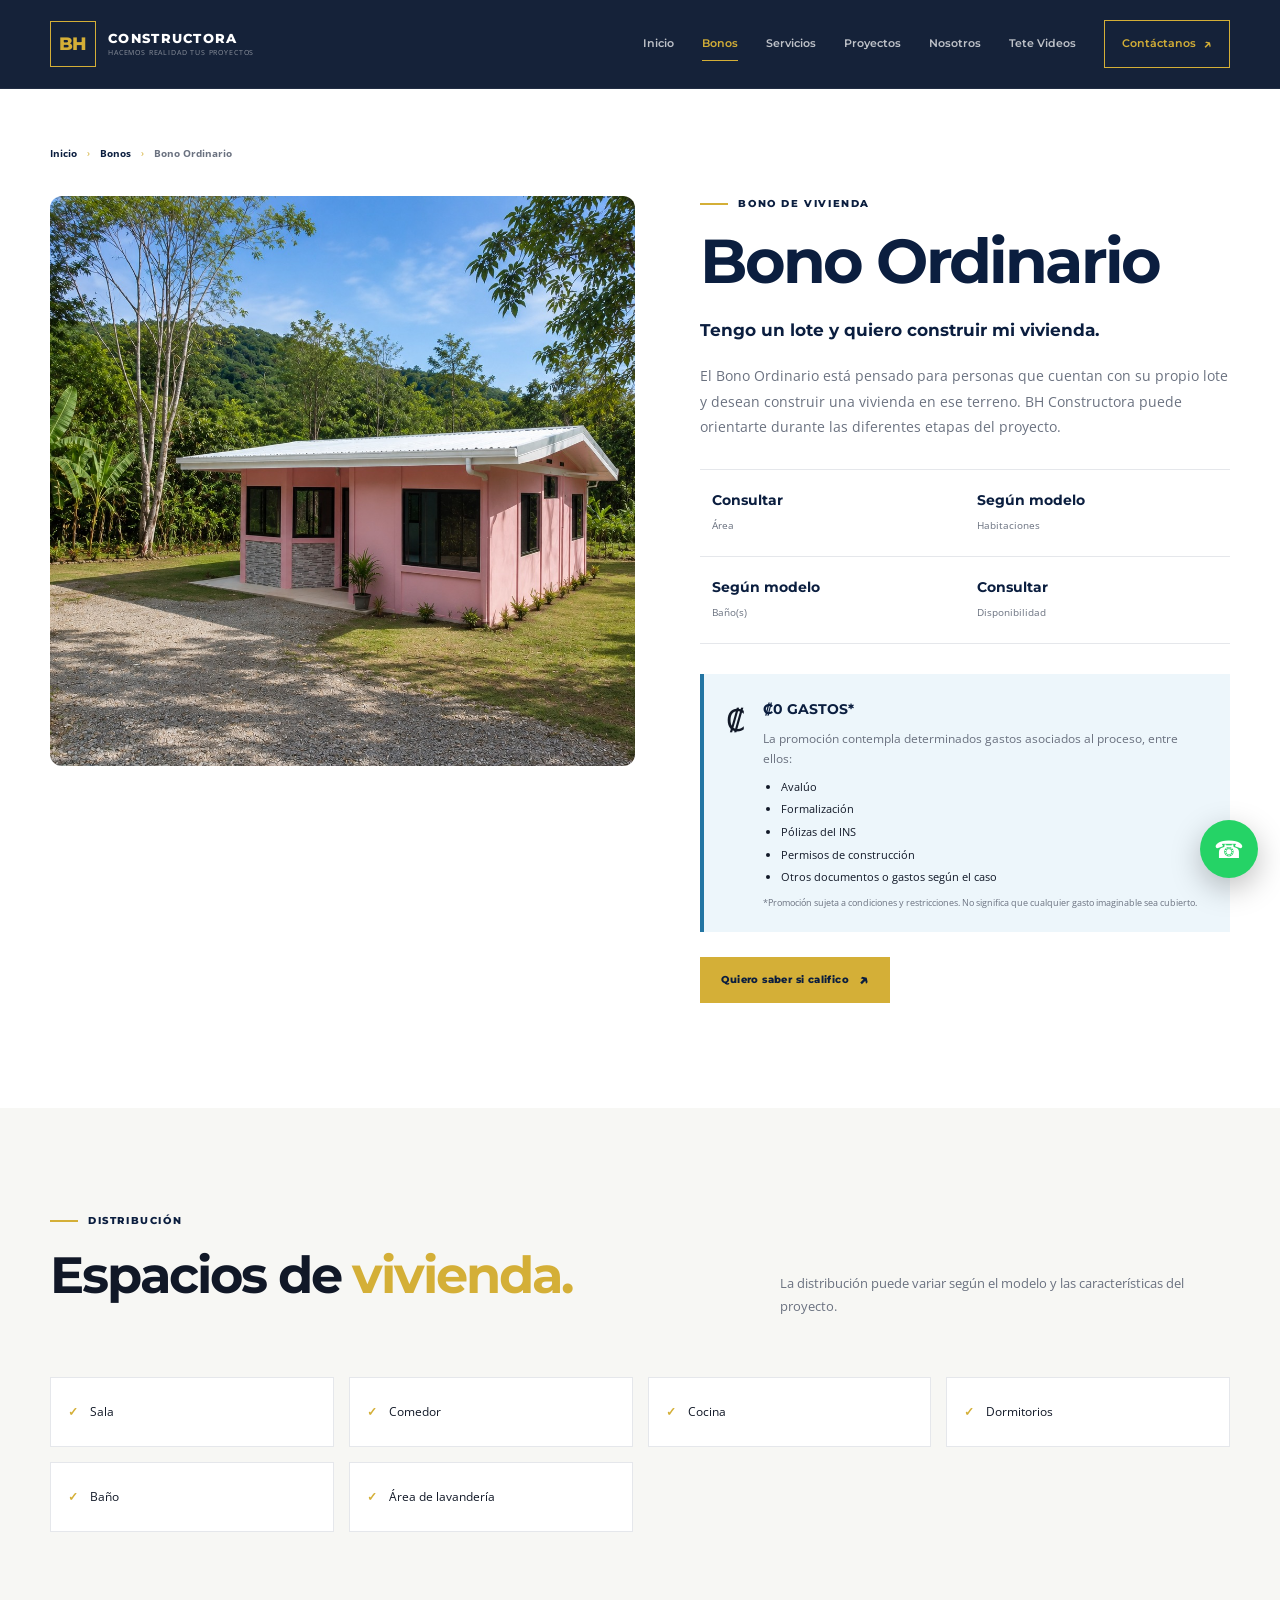
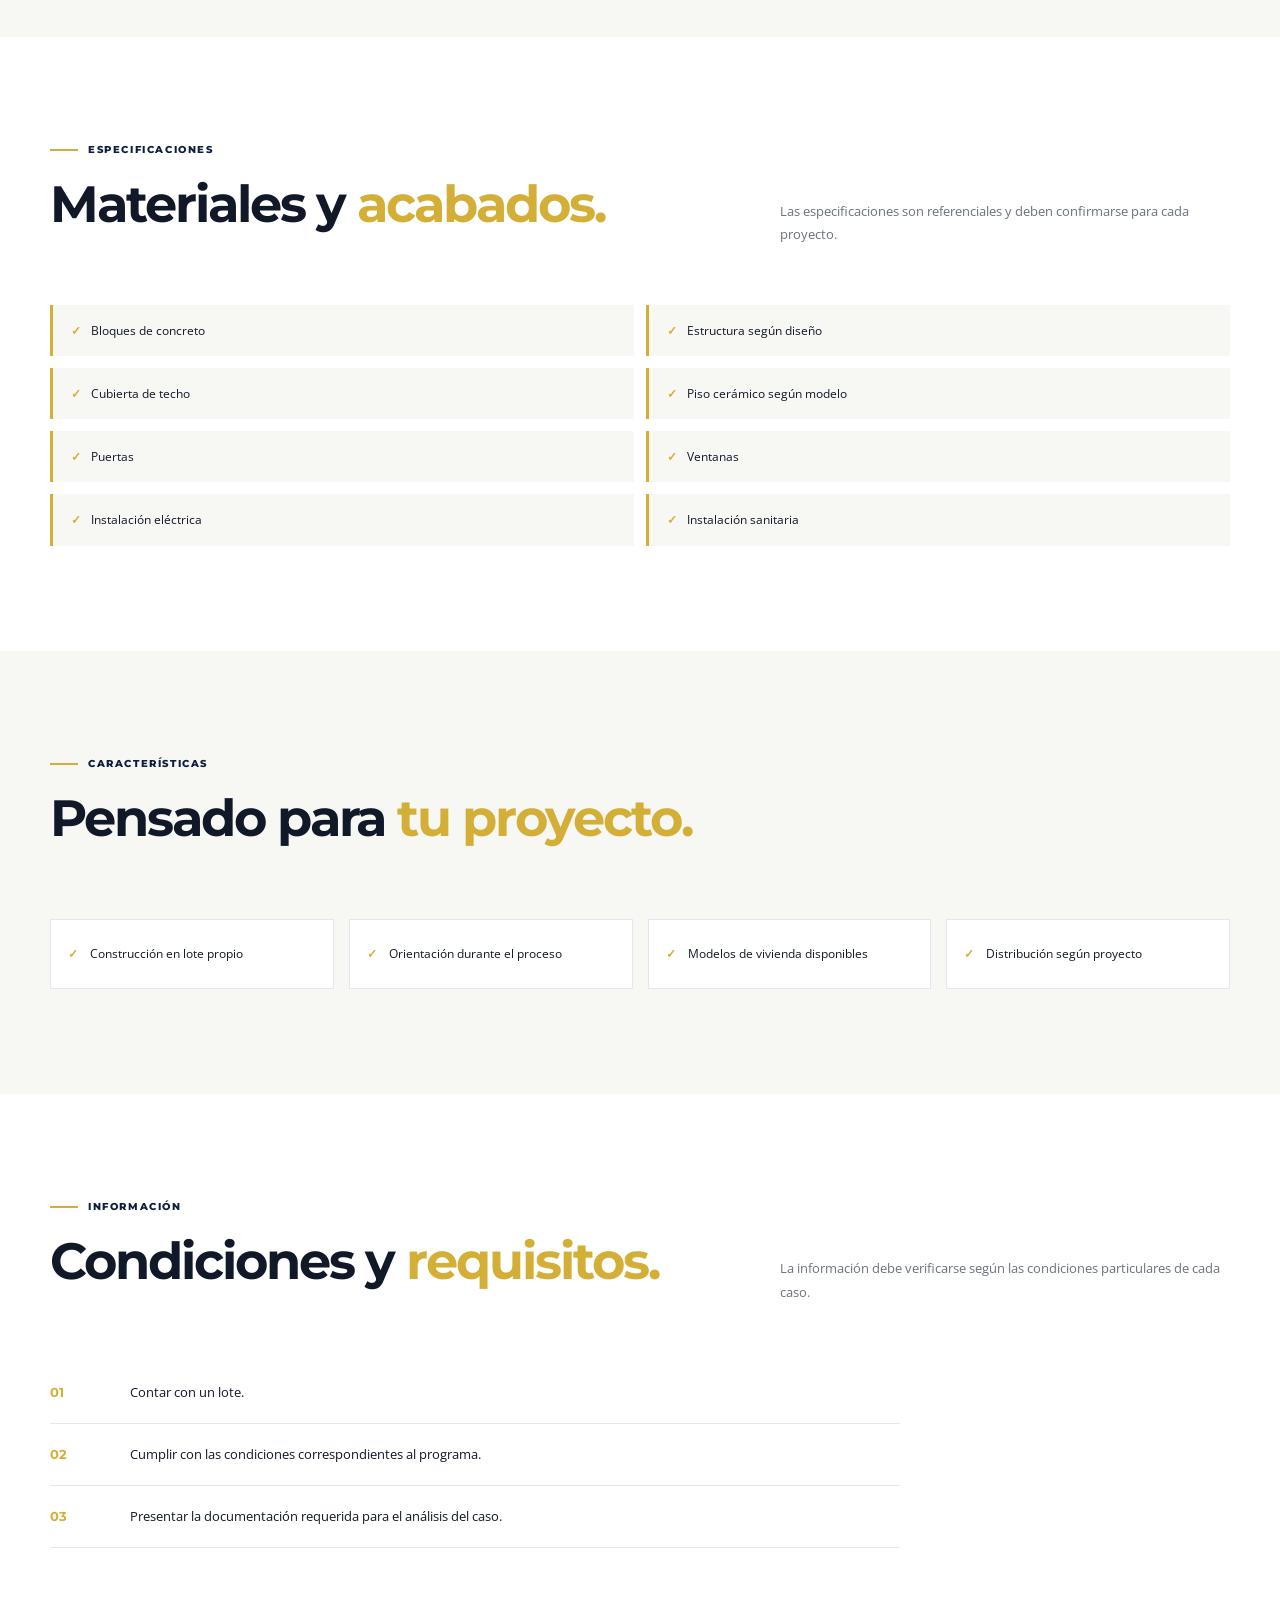
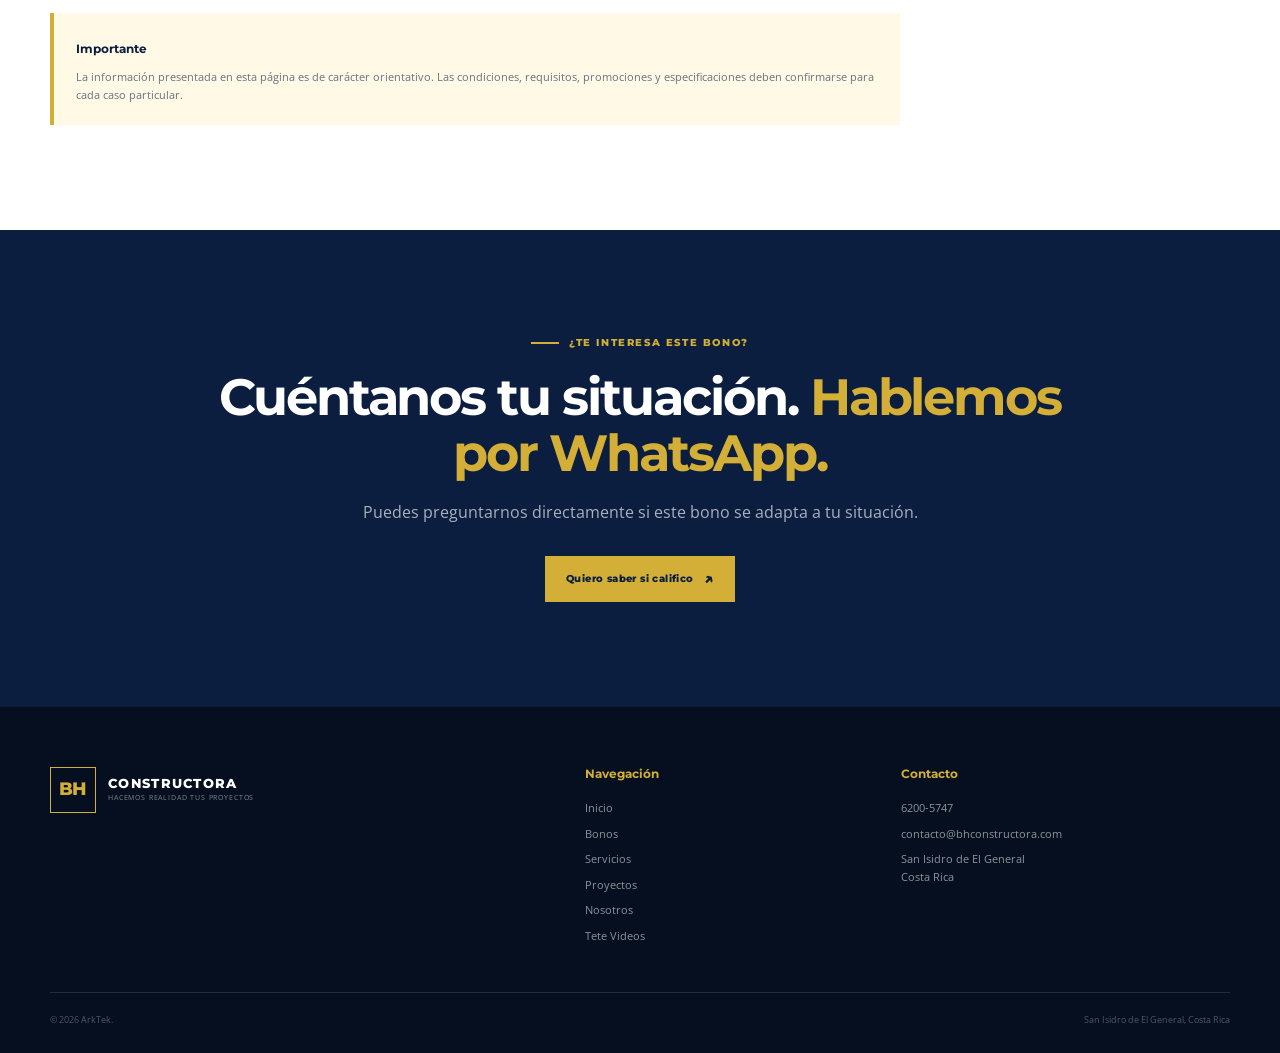
==== commit 7c84b1a4: "Add files via upload" ====
--- a/bono.html
+++ b/bono.html
@@ -1,572 +1,585 @@
-<!DOCTYPE html>
-<html lang="es">
-
-<head>
-
-  <meta charset="UTF-8">
-
-  <meta
-    name="viewport"
-    content="width=device-width, initial-scale=1.0"
-  >
-
-  <title>
-    Bono | BH Constructora
-  </title>
-
-  <link
-    rel="preconnect"
-    href="https://fonts.googleapis.com"
-  >
-
-  <link
-    rel="preconnect"
-    href="https://fonts.gstatic.com"
-    crossorigin
-  >
-
-  <link
-    href="https://fonts.googleapis.com/css2?family=Montserrat:wght@500;600;700;800&family=Open+Sans:wght@400;500;600;700&display=swap"
-    rel="stylesheet"
-  >
-
-  <link
-    rel="stylesheet"
-    href="css/styles.css"
-  >
-
-</head>
-
-
-<body>
-
-
-<header class="site-header">
-
-  <div class="container nav-wrap">
-
-    <a
-      class="brand"
-      href="index.html"
-    >
-
-      <span class="brand-mark">
-        BH
-      </span>
-
-      <span class="brand-text">
-
-        <strong>
-          CONSTRUCTORA
-        </strong>
-
-        <small>
-          HACEMOS REALIDAD TUS PROYECTOS
-        </small>
-
-      </span>
-
-    </a>
-
-
-    <button
-      class="menu-toggle"
-      type="button"
-      aria-label="Abrir menú"
-      aria-expanded="false"
-    >
-
-      <span></span>
-      <span></span>
-      <span></span>
-
-    </button>
-
-
-    <nav class="main-nav">
-
-      <a href="index.html">
-        Inicio
-      </a>
-
-      <a
-        href="bonos.html"
-        class="active"
-      >
-        Bonos
-      </a>
-
-      <a href="servicios.html">
-        Servicios
-      </a>
-
-      <a href="proyectos.html">
-        Proyectos
-      </a>
-
-      <a href="nosotros.html">
-        Nosotros
-      </a>
-
-      <a
-        href="contacto.html"
-        class="nav-cta"
-      >
-        Contáctanos
-        <span>↗</span>
-      </a>
-
-    </nav>
-
-  </div>
-
-</header>
-
-
-<main>
-
-
-<section
-  class="section detail-page"
->
-
-  <div class="container">
-
-
-    <div class="breadcrumb">
-
-      <a href="index.html">
-        Inicio
-      </a>
-
-      <span>
-        ›
-      </span>
-
-      <a href="bonos.html">
-        Bonos
-      </a>
-
-      <span>
-        ›
-      </span>
-
-      <strong id="breadcrumb-name">
-        Detalle
-      </strong>
-
-    </div>
-
-
-    <!-- DETALLE PRINCIPAL -->
-
-    <div
-      id="bono-detail"
-      class="detail-grid"
-    >
-    </div>
-
-  </div>
-
-</section>
-
-
-<!-- =====================================================
-     ESPACIOS
-     ===================================================== -->
-
-<section class="section bg-light">
-
-  <div class="container">
-
-
-    <div class="section-heading">
-
-      <div>
-
-        <p class="eyebrow dark">
-
-          <span></span>
-
-          DISTRIBUCIÓN
-
-        </p>
-
-        <h2>
-
-          Espacios de
-
-          <em>
-            vivienda.
-          </em>
-
-        </h2>
-
-      </div>
-
-      <p>
-        La distribución puede variar según el
-        modelo y las características del proyecto.
-      </p>
-
-    </div>
-
-
-    <div
-      id="spaces"
-      class="feature-grid"
-    >
-    </div>
-
-  </div>
-
-</section>
-
-
-<!-- =====================================================
-     MATERIALES
-     ===================================================== -->
-
-<section class="section">
-
-  <div class="container">
-
-
-    <div class="section-heading">
-
-      <div>
-
-        <p class="eyebrow dark">
-
-          <span></span>
-
-          ESPECIFICACIONES
-
-        </p>
-
-        <h2>
-
-          Materiales y
-
-          <em>
-            acabados.
-          </em>
-
-        </h2>
-
-      </div>
-
-      <p>
-        Las especificaciones son referenciales
-        y deben confirmarse para cada proyecto.
-      </p>
-
-    </div>
-
-
-    <div
-      id="materials"
-      class="material-list"
-    >
-    </div>
-
-  </div>
-
-</section>
-
-
-<!-- =====================================================
-     CARACTERÍSTICAS
-     ===================================================== -->
-
-<section class="section bg-light">
-
-  <div class="container">
-
-
-    <div class="section-heading">
-
-      <div>
-
-        <p class="eyebrow dark">
-
-          <span></span>
-
-          CARACTERÍSTICAS
-
-        </p>
-
-        <h2>
-
-          Pensado para
-
-          <em>
-            tu proyecto.
-          </em>
-
-        </h2>
-
-      </div>
-
-    </div>
-
-
-    <div
-      id="features"
-      class="feature-grid"
-    >
-    </div>
-
-  </div>
-
-</section>
-
-
-<!-- =====================================================
-     REQUISITOS
-     ===================================================== -->
-
-<section class="section requirements-section">
-
-  <div class="container">
-
-
-    <div class="section-heading">
-
-      <div>
-
-        <p class="eyebrow dark">
-
-          <span></span>
-
-          INFORMACIÓN
-
-        </p>
-
-        <h2>
-
-          Condiciones y
-
-          <em>
-            requisitos.
-          </em>
-
-        </h2>
-
-      </div>
-
-      <p>
-        La información debe verificarse según
-        las condiciones particulares de cada caso.
-      </p>
-
-    </div>
-
-
-    <div
-      id="requirements"
-      class="requirements-list"
-    >
-    </div>
-
-
-    <div
-      id="expenses"
-      class="expenses-list"
-    >
-    </div>
-
-
-    <div class="important-notice">
-
-      <strong>
-        Importante
-      </strong>
-
-      <p>
-        La información presentada en esta página
-        es de carácter orientativo. Las condiciones,
-        requisitos, promociones y especificaciones
-        deben confirmarse para cada caso particular.
-      </p>
-
-    </div>
-
-  </div>
-
-</section>
-
-
-<!-- =====================================================
-     CTA
-     ===================================================== -->
-
-<section class="section section-dark">
-
-  <div class="container cta-centered">
-
-    <p class="eyebrow">
-
-      <span></span>
-
-      ¿TE INTERESA ESTE BONO?
-
-    </p>
-
-
-    <h2>
-
-      Cuéntanos tu situación.
-
-      <em>
-        Hablemos por WhatsApp.
-      </em>
-
-    </h2>
-
-
-    <p>
-      Puedes preguntarnos directamente si este
-      bono se adapta a tu situación.
-    </p>
-
-
-    <a
-      href="https://wa.me/+50662005747"
-      class="btn btn-gold"
-      id="detail-whatsapp"
-      target="_blank"
-      rel="noopener noreferrer"
-    >
-      Quiero saber si califico
-      <span>↗</span>
-    </a>
-
-  </div>
-
-</section>
-
-</main>
-
-
-<a
-  class="whatsapp-float"
-  href="https://wa.me/+50662005747?text=Hola%20BH%20Constructora.%20Deseo%20informaci%C3%B3n%20sobre%20un%20bono%20de%20vivienda."
-  target="_blank"
-  rel="noopener noreferrer"
-  aria-label="Contactar por WhatsApp"
->
-  ☎
-</a>
-
-
-<footer class="footer">
-
-  <div class="container footer-top">
-
-    <div>
-
-      <a
-        class="brand"
-        href="index.html"
-      >
-
-        <span class="brand-mark">
-          BH
-        </span>
-
-        <span class="brand-text">
-
-          <strong>
-            CONSTRUCTORA
-          </strong>
-
-          <small>
-            HACEMOS REALIDAD TUS PROYECTOS
-          </small>
-
-        </span>
-
-      </a>
-
-    </div>
-
-
-    <div class="footer-column">
-
-      <h3>
-        Navegación
-      </h3>
-
-      <a href="index.html">
-        Inicio
-      </a>
-
-      <a href="bonos.html">
-        Bonos
-      </a>
-
-      <a href="servicios.html">
-        Servicios
-      </a>
-
-      <a href="proyectos.html">
-        Proyectos
-      </a>
-
-      <a href="nosotros.html">
-        Nosotros
-      </a>
-
-    </div>
-
-
-    <div class="footer-column">
-
-      <h3>
-        Contacto
-      </h3>
-
-      <a href="tel:+50662005747">
-        6200-5747
-      </a>
-
-      <a href="mailto:contacto@bhconstructora.com">
-        contacto@bhconstructora.com
-      </a>
-
-      <p>
-        San Isidro de El General
-        <br>
-        Costa Rica
-      </p>
-
-    </div>
-
-  </div>
-
-
-  <div class="container footer-bottom">
-
-    <span>
-      © <span data-year></span>
-      ArkTek.
-    </span>
-
-    <span>
-      San Isidro de El General, Costa Rica
-    </span>
-
-  </div>
-
-</footer>
-
-
-<script src="js/script.js"></script>
-
-<script src="js/bonos.js"></script>
-
-
-</body>
-
+<!DOCTYPE html>
+<html lang="es">
+
+<head>
+
+  <meta charset="UTF-8">
+
+  <meta
+    name="viewport"
+    content="width=device-width, initial-scale=1.0"
+  >
+
+  <title>
+    Bono | BH Constructora
+  </title>
+
+  <link
+    rel="preconnect"
+    href="https://fonts.googleapis.com"
+  >
+
+  <link
+    rel="preconnect"
+    href="https://fonts.gstatic.com"
+    crossorigin
+  >
+
+  <link
+    href="https://fonts.googleapis.com/css2?family=Montserrat:wght@500;600;700;800&family=Open+Sans:wght@400;500;600;700&display=swap"
+    rel="stylesheet"
+  >
+
+  <link
+    rel="stylesheet"
+    href="css/styles.css"
+  >
+
+</head>
+
+
+<body>
+
+
+<header class="site-header">
+
+  <div class="container nav-wrap">
+
+    <a
+      class="brand"
+      href="index.html"
+    >
+
+      <span class="brand-mark">
+        BH
+      </span>
+
+      <span class="brand-text">
+
+        <strong>
+          CONSTRUCTORA
+        </strong>
+
+        <small>
+          HACEMOS REALIDAD TUS PROYECTOS
+        </small>
+
+      </span>
+
+    </a>
+
+
+    <button
+      class="menu-toggle"
+      type="button"
+      aria-label="Abrir menú"
+      aria-expanded="false"
+    >
+
+      <span></span>
+      <span></span>
+      <span></span>
+
+    </button>
+
+
+    <nav class="main-nav">
+
+      <a href="index.html">
+        Inicio
+      </a>
+
+      <a
+        href="bonos.html"
+        class="active"
+      >
+        Bonos
+      </a>
+
+      <a href="servicios.html">
+        Servicios
+      </a>
+
+      <a href="proyectos.html">
+        Proyectos
+      </a>
+
+      <a href="nosotros.html">
+        Nosotros
+      </a>
+
+      <a href="tete.html">
+
+        Tete Videos
+
+      </a>
+
+
+      <a
+        href="contacto.html"
+        class="nav-cta"
+      >
+        Contáctanos
+        <span>↗</span>
+      </a>
+
+    </nav>
+
+  </div>
+
+</header>
+
+
+<main>
+
+
+<section
+  class="section detail-page"
+>
+
+  <div class="container">
+
+
+    <div class="breadcrumb">
+
+      <a href="index.html">
+        Inicio
+      </a>
+
+      <span>
+        ›
+      </span>
+
+      <a href="bonos.html">
+        Bonos
+      </a>
+
+      <span>
+        ›
+      </span>
+
+      <strong id="breadcrumb-name">
+        Detalle
+      </strong>
+
+    </div>
+
+
+    <!-- DETALLE PRINCIPAL -->
+
+    <div
+      id="bono-detail"
+      class="detail-grid"
+    >
+    </div>
+
+  </div>
+
+</section>
+
+
+<!-- =====================================================
+     ESPACIOS
+     ===================================================== -->
+
+<section class="section bg-light">
+
+  <div class="container">
+
+
+    <div class="section-heading">
+
+      <div>
+
+        <p class="eyebrow dark">
+
+          <span></span>
+
+          DISTRIBUCIÓN
+
+        </p>
+
+        <h2>
+
+          Espacios de
+
+          <em>
+            vivienda.
+          </em>
+
+        </h2>
+
+      </div>
+
+      <p>
+        La distribución puede variar según el
+        modelo y las características del proyecto.
+      </p>
+
+    </div>
+
+
+    <div
+      id="spaces"
+      class="feature-grid"
+    >
+    </div>
+
+  </div>
+
+</section>
+
+
+<!-- =====================================================
+     MATERIALES
+     ===================================================== -->
+
+<section class="section">
+
+  <div class="container">
+
+
+    <div class="section-heading">
+
+      <div>
+
+        <p class="eyebrow dark">
+
+          <span></span>
+
+          ESPECIFICACIONES
+
+        </p>
+
+        <h2>
+
+          Materiales y
+
+          <em>
+            acabados.
+          </em>
+
+        </h2>
+
+      </div>
+
+      <p>
+        Las especificaciones son referenciales
+        y deben confirmarse para cada proyecto.
+      </p>
+
+    </div>
+
+
+    <div
+      id="materials"
+      class="material-list"
+    >
+    </div>
+
+  </div>
+
+</section>
+
+
+<!-- =====================================================
+     CARACTERÍSTICAS
+     ===================================================== -->
+
+<section class="section bg-light">
+
+  <div class="container">
+
+
+    <div class="section-heading">
+
+      <div>
+
+        <p class="eyebrow dark">
+
+          <span></span>
+
+          CARACTERÍSTICAS
+
+        </p>
+
+        <h2>
+
+          Pensado para
+
+          <em>
+            tu proyecto.
+          </em>
+
+        </h2>
+
+      </div>
+
+    </div>
+
+
+    <div
+      id="features"
+      class="feature-grid"
+    >
+    </div>
+
+  </div>
+
+</section>
+
+
+<!-- =====================================================
+     REQUISITOS
+     ===================================================== -->
+
+<section class="section requirements-section">
+
+  <div class="container">
+
+
+    <div class="section-heading">
+
+      <div>
+
+        <p class="eyebrow dark">
+
+          <span></span>
+
+          INFORMACIÓN
+
+        </p>
+
+        <h2>
+
+          Condiciones y
+
+          <em>
+            requisitos.
+          </em>
+
+        </h2>
+
+      </div>
+
+      <p>
+        La información debe verificarse según
+        las condiciones particulares de cada caso.
+      </p>
+
+    </div>
+
+
+    <div
+      id="requirements"
+      class="requirements-list"
+    >
+    </div>
+
+
+    <div
+      id="expenses"
+      class="expenses-list"
+    >
+    </div>
+
+
+    <div class="important-notice">
+
+      <strong>
+        Importante
+      </strong>
+
+      <p>
+        La información presentada en esta página
+        es de carácter orientativo. Las condiciones,
+        requisitos, promociones y especificaciones
+        deben confirmarse para cada caso particular.
+      </p>
+
+    </div>
+
+  </div>
+
+</section>
+
+
+<!-- =====================================================
+     CTA
+     ===================================================== -->
+
+<section class="section section-dark">
+
+  <div class="container cta-centered">
+
+    <p class="eyebrow">
+
+      <span></span>
+
+      ¿TE INTERESA ESTE BONO?
+
+    </p>
+
+
+    <h2>
+
+      Cuéntanos tu situación.
+
+      <em>
+        Hablemos por WhatsApp.
+      </em>
+
+    </h2>
+
+
+    <p>
+      Puedes preguntarnos directamente si este
+      bono se adapta a tu situación.
+    </p>
+
+
+    <a
+      href="https://wa.me/+50662005747"
+      class="btn btn-gold"
+      id="detail-whatsapp"
+      target="_blank"
+      rel="noopener noreferrer"
+    >
+      Quiero saber si califico
+      <span>↗</span>
+    </a>
+
+  </div>
+
+</section>
+
+</main>
+
+
+<a
+  class="whatsapp-float"
+  href="https://wa.me/+50662005747?text=Hola%20BH%20Constructora.%20Deseo%20informaci%C3%B3n%20sobre%20un%20bono%20de%20vivienda."
+  target="_blank"
+  rel="noopener noreferrer"
+  aria-label="Contactar por WhatsApp"
+>
+  ☎
+</a>
+
+
+<footer class="footer">
+
+  <div class="container footer-top">
+
+    <div>
+
+      <a
+        class="brand"
+        href="index.html"
+      >
+
+        <span class="brand-mark">
+          BH
+        </span>
+
+        <span class="brand-text">
+
+          <strong>
+            CONSTRUCTORA
+          </strong>
+
+          <small>
+            HACEMOS REALIDAD TUS PROYECTOS
+          </small>
+
+        </span>
+
+      </a>
+
+    </div>
+
+
+    <div class="footer-column">
+
+      <h3>
+        Navegación
+      </h3>
+
+      <a href="index.html">
+        Inicio
+      </a>
+
+      <a href="bonos.html">
+        Bonos
+      </a>
+
+      <a href="servicios.html">
+        Servicios
+      </a>
+
+      <a href="proyectos.html">
+        Proyectos
+      </a>
+
+      <a href="nosotros.html">
+        Nosotros
+      </a>
+
+      <a href="tete.html">
+
+        Tete Videos
+
+      </a>
+
+    </div>
+
+
+    <div class="footer-column">
+
+      <h3>
+        Contacto
+      </h3>
+
+      <a href="tel:+50662005747">
+        6200-5747
+      </a>
+
+      <a href="mailto:contacto@bhconstructora.com">
+        contacto@bhconstructora.com
+      </a>
+
+      <p>
+        San Isidro de El General
+        <br>
+        Costa Rica
+      </p>
+
+    </div>
+
+  </div>
+
+
+  <div class="container footer-bottom">
+
+    <span>
+      © <span data-year></span>
+      ArkTek.
+    </span>
+
+    <span>
+      San Isidro de El General, Costa Rica
+    </span>
+
+  </div>
+
+</footer>
+
+
+<script src="js/script.js"></script>
+
+<script src="js/bonos.js"></script>
+
+
+</body>
+
 </html>
--- a/css/styles.css
+++ b/css/styles.css
@@ -603,42 +603,104 @@
   justify-content: flex-end;
 
   gap: 0;
-}
-
-.hero-stat {
-  min-width: 185px;
+
+  pointer-events: none;
+}
+
+.hero-news {
+  position: relative;
+
+  overflow: hidden;
+
+  width: 370px;
+  min-height: 225px;
 
   display: flex;
+  flex-direction: column;
   align-items: center;
 
-  gap: 14px;
-
-  padding: 12px 22px;
-
-  border-left: 1px solid rgba(255,255,255,.18);
-
-  color: var(--white);
-}
-
-.hero-stat:last-child {
-  border-right: 1px solid rgba(255,255,255,.18);
-}
-
-.hero-stat strong {
-  color: var(--gold);
-
-  font-family: var(--font-title);
-  font-size: 25px;
+  padding: 24px 30px 22px;
+
+  background: var(--gold);
+
+  border-radius: 10px;
+
+  box-shadow: 0 18px 40px rgba(5,15,32,.45);
+
+  text-align: center;
+
+  color: var(--navy);
+
+  pointer-events: auto;
+
+  transition:
+    transform .35s var(--ease),
+    box-shadow .35s ease;
+}
+
+.hero-news:hover,
+.hero-news:focus-visible {
+  transform: translateY(-5px);
+
+  box-shadow: 0 26px 50px rgba(5,15,32,.55);
+}
+
+.hero-news-map {
+  position: absolute;
+  top: 4px;
+  right: 10px;
+
+  z-index: 0;
+
+  width: 58%;
+
+  pointer-events: none;
+}
+
+.hero-news-tag,
+.hero-news-title,
+.hero-news-note {
+  position: relative;
+
+  z-index: 1;
+}
+
+.hero-news-tag {
+  margin-bottom: 8px;
+
+  font-size: 15px;
   font-weight: 800;
-}
-
-.hero-stat span {
-  color: rgba(255,255,255,.72);
-
-  font-size: 10px;
-  font-weight: 600;
-
-  line-height: 1.35;
+
+  letter-spacing: .1em;
+}
+
+.hero-news-title {
+  margin-bottom: 14px;
+
+  color: var(--navy);
+
+  font-size: 35px;
+  font-weight: 800;
+
+  line-height: 1.05;
+  letter-spacing: -.015em;
+
+  text-transform: uppercase;
+}
+
+.hero-news-note {
+  margin-top: auto;
+
+  padding: 9px 20px;
+
+  background: var(--white);
+
+  border-radius: 8px;
+
+  font-size: 16px;
+  font-weight: 500;
+
+  line-height: 1.4;
 }
 
 
@@ -1758,6 +1820,59 @@
 
 
 /* =========================================================
+   NOVEDES — NUEVAS SEDES / VOLANTEO
+
+   Para agregar tus fotos, coloca los archivos en la carpeta
+   img/ con estos nombres (acepta .jpg o .png):
+     img/nueva-sede.jpg   → foto de la nueva sede
+     img/volanteo.jpg     → foto del volanteo
+   ========================================================= */
+
+.sede-image {
+  background-image:
+    linear-gradient(
+      180deg,
+      rgba(7,21,45,.05),
+      rgba(7,21,45,.20)
+    ),
+    url("../img/nueva-sede.jpg"),
+    url("../img/nueva-sede.png"),
+    linear-gradient(135deg, var(--navy), #1d3f74);
+}
+
+.volanteo-image {
+  background-image:
+    linear-gradient(
+      180deg,
+      rgba(7,21,45,.05),
+      rgba(7,21,45,.20)
+    ),
+    url("../img/volanteo.jpg"),
+    url("../img/volanteo.png"),
+    linear-gradient(135deg, var(--navy), #1d3f74);
+}
+
+.novedad-note {
+  display: inline-block;
+
+  padding: 11px 18px;
+
+  background: var(--navy);
+
+  border-left: 3px solid var(--gold);
+
+  color: var(--white);
+
+  font-family: var(--font-title);
+  font-size: 11px;
+  font-weight: 800;
+
+  letter-spacing: .1em;
+  text-transform: uppercase;
+}
+
+
+/* =========================================================
    FAQ
    ========================================================= */
 
@@ -2991,6 +3106,19 @@
     gap: 50px;
   }
 
+  .hero-content > p:not(.eyebrow) {
+    max-width: 460px;
+  }
+
+  .hero-news {
+    width: 320px;
+    min-height: 205px;
+  }
+
+  .hero-news-title {
+    font-size: 31px;
+  }
+
   .footer-top {
     grid-template-columns:
       1fr 1fr;
@@ -3087,22 +3215,33 @@
     padding-top: 100px;
   }
 
+  .hero-actions {
+    flex-direction: column;
+    align-items: flex-start;
+
+    max-width: 330px;
+  }
+
   .hero-bottom {
     position: absolute;
 
-    justify-content: center;
+    justify-content: flex-end;
 
     bottom: 25px;
   }
 
-  .hero-stat {
-    min-width: auto;
-
-    flex: 1;
-
-    justify-content: center;
-
-    padding: 10px 14px;
+  .hero-news {
+    min-height: 195px;
+
+    padding: 22px 24px 20px;
+  }
+
+  .hero-news-title {
+    font-size: 30px;
+  }
+
+  .hero-news-map {
+    width: 62%;
   }
 }
 
@@ -3208,6 +3347,9 @@
   }
 
   .hero {
+    flex-direction: column;
+    align-items: center;
+
     min-height: 700px;
   }
 
@@ -3248,39 +3390,20 @@
   }
 
   .hero-bottom {
-    position: absolute;
-
-    display: grid;
-
-    grid-template-columns:
-      repeat(3, 1fr);
+    position: static;
+
+    display: block;
 
     width: calc(100% - 32px);
 
-    margin: 0 auto;
-
-    bottom: 18px;
-  }
-
-  .hero-stat {
-    display: flex;
-    flex-direction: column;
-
-    justify-content: center;
-
-    gap: 3px;
-
-    padding: 9px 6px;
-
-    text-align: center;
-  }
-
-  .hero-stat strong {
-    font-size: 19px;
-  }
-
-  .hero-stat span {
-    font-size: 8px;
+    margin-top: 40px;
+    margin-bottom: 40px;
+  }
+
+  .hero-news {
+    width: 100%;
+
+    min-height: 200px;
   }
 
   .page-hero {
@@ -3503,16 +3626,28 @@
     width: calc(100% - 24px);
   }
 
-  .hero-stat {
-    padding: 7px 3px;
-  }
-
-  .hero-stat strong {
-    font-size: 17px;
-  }
-
-  .hero-stat span {
-    font-size: 7px;
+  .hero-news {
+    min-height: 185px;
+
+    padding: 18px 16px;
+  }
+
+  .hero-news-tag {
+    font-size: 13px;
+  }
+
+  .hero-news-title {
+    font-size: 27px;
+  }
+
+  .hero-news-map {
+    width: 66%;
+  }
+
+  .hero-news-note {
+    padding: 8px 14px;
+
+    font-size: 14px;
   }
 
   .bono-image {
@@ -3590,3 +3725,59 @@
     transform: none;
   }
 }
+
+
+/* ----------------------------Estilos del Carrusel ---------------------------------*/
+.carrusel-container {
+  position: relative;
+  overflow: hidden;
+  border-radius: 12px; /* O el diseño que uses */
+}
+
+.carrusel-slides {
+  position: relative;
+  width: 100%;
+  height: 450px; /* Ajusta la altura según tu diseño */
+}
+
+.carrusel-slide {
+  position: absolute;
+  top: 0;
+  left: 0;
+  width: 100%;
+  height: 100%;
+  object-fit: cover;
+  opacity: 0;
+  transition: opacity 0.4s ease-in-out;
+  pointer-events: none;
+}
+
+.carrusel-slide.active {
+  opacity: 1;
+  pointer-events: auto;
+}
+
+/* Botones de navegación */
+.carrusel-btn {
+  position: absolute;
+  top: 50%;
+  transform: translateY(-50%);
+  background: rgba(0, 0, 0, 0.6);
+  color: white;
+  border: none;
+  padding: 12px 16px;
+  cursor: pointer;
+  font-size: 18px;
+  border-radius: 50%;
+  transition: background 0.3s;
+  z-index: 10;
+}
+
+.carrusel-btn:hover {
+  background: rgba(0, 0, 0, 0.9);
+}
+
+.carrusel-btn.prev { left: 15px; }
+.carrusel-btn.next { right: 15px; }
+
+
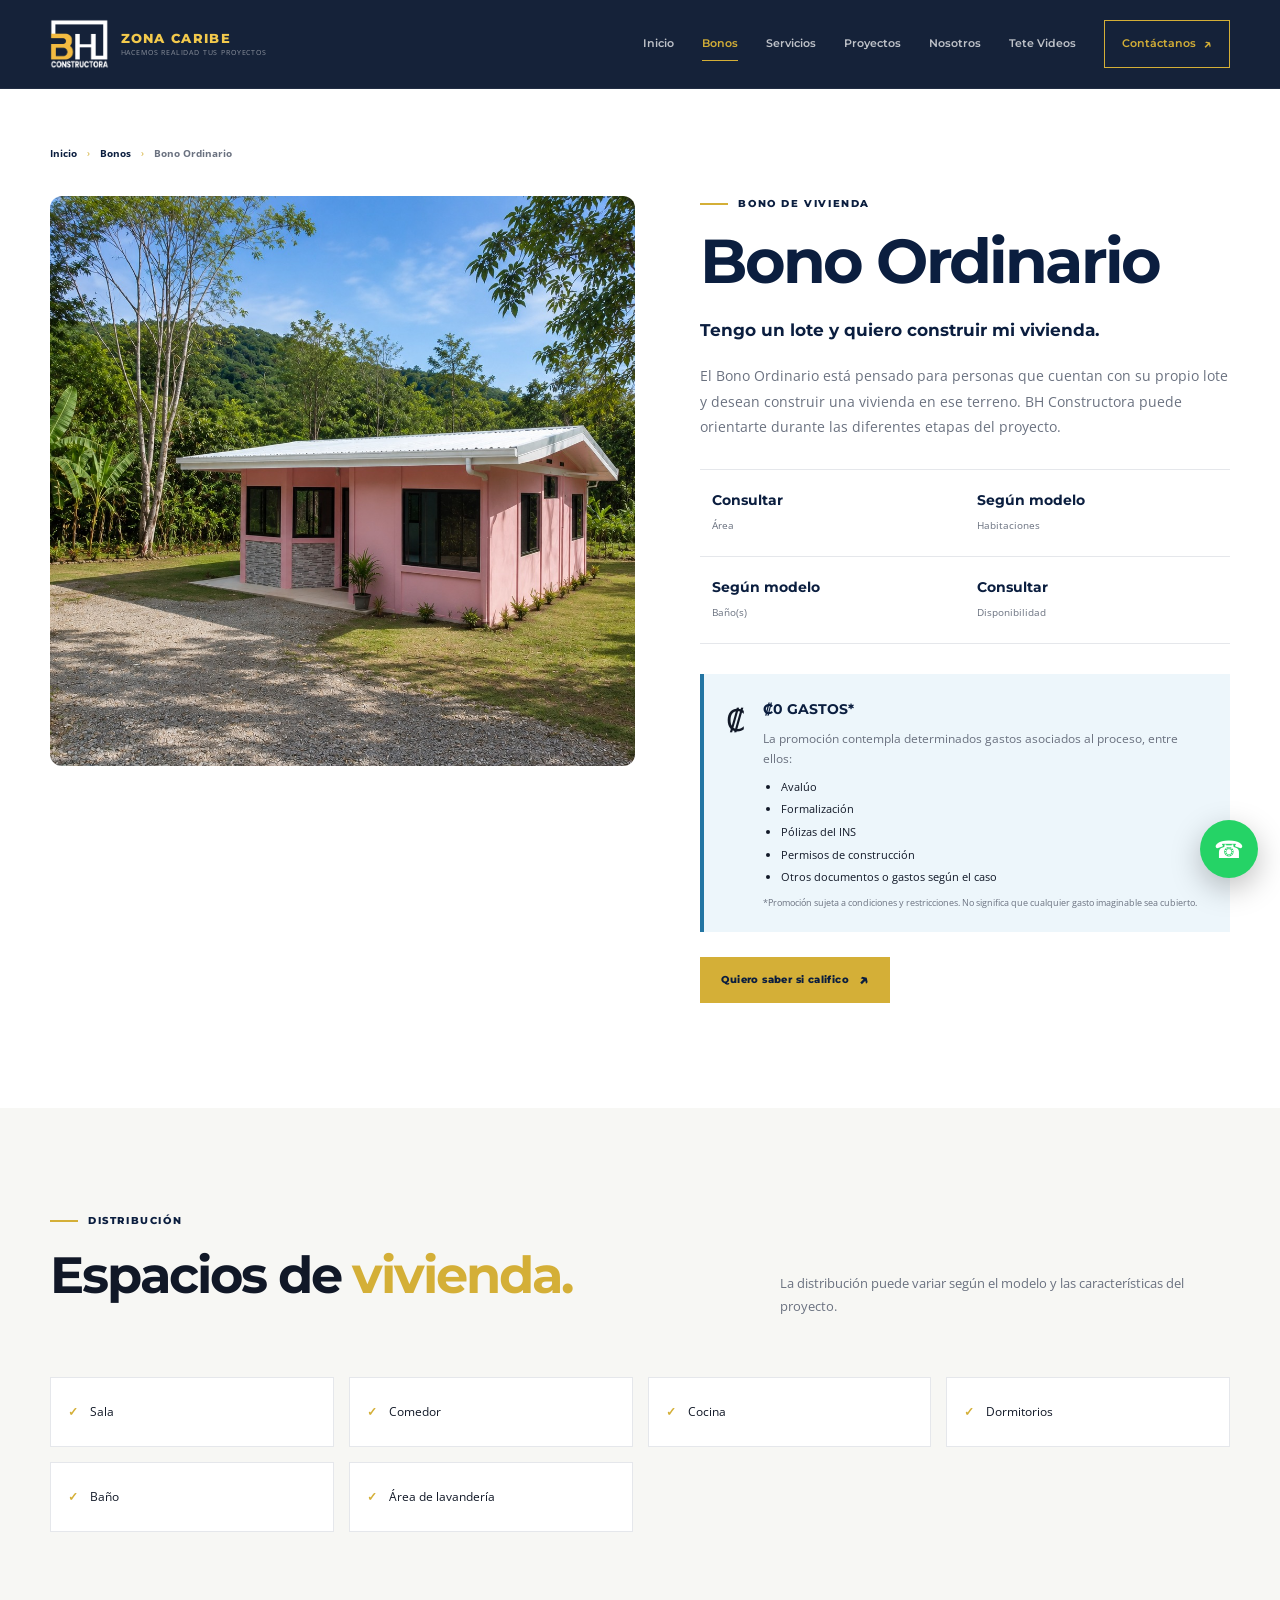
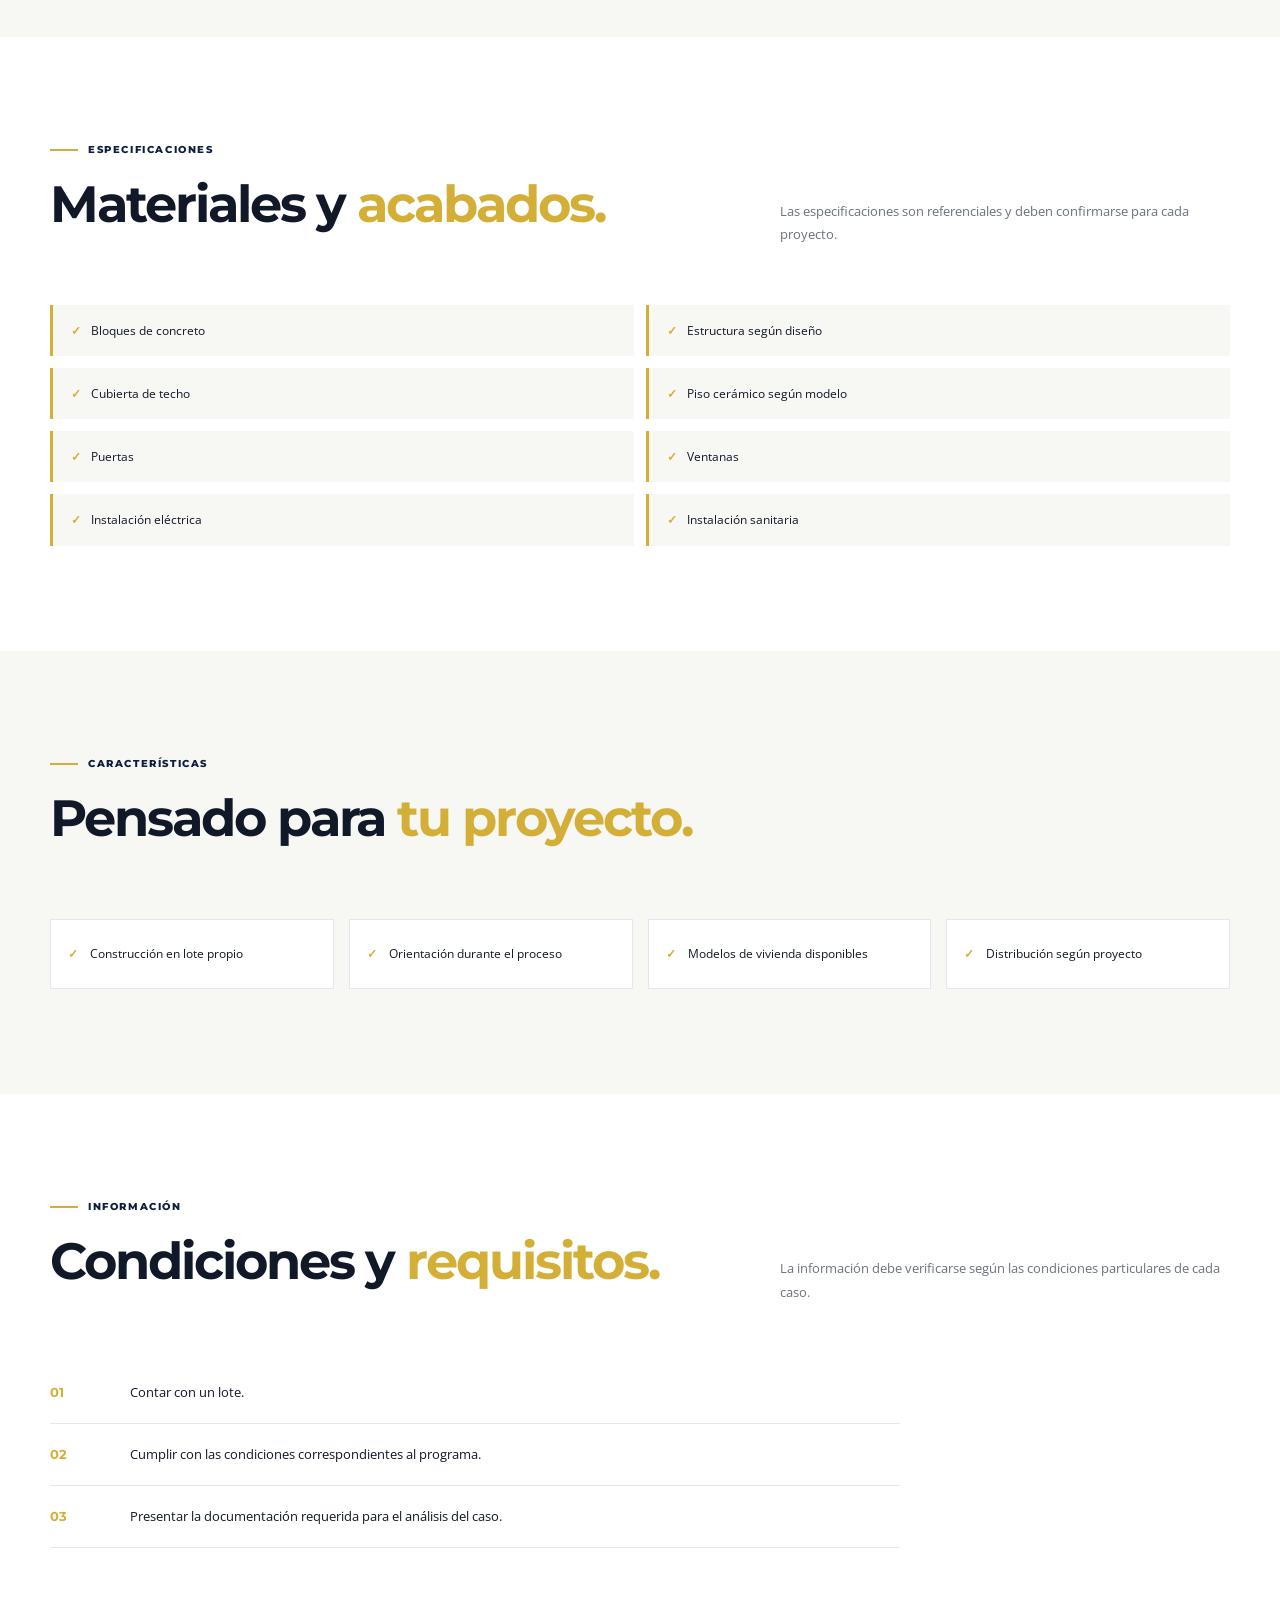
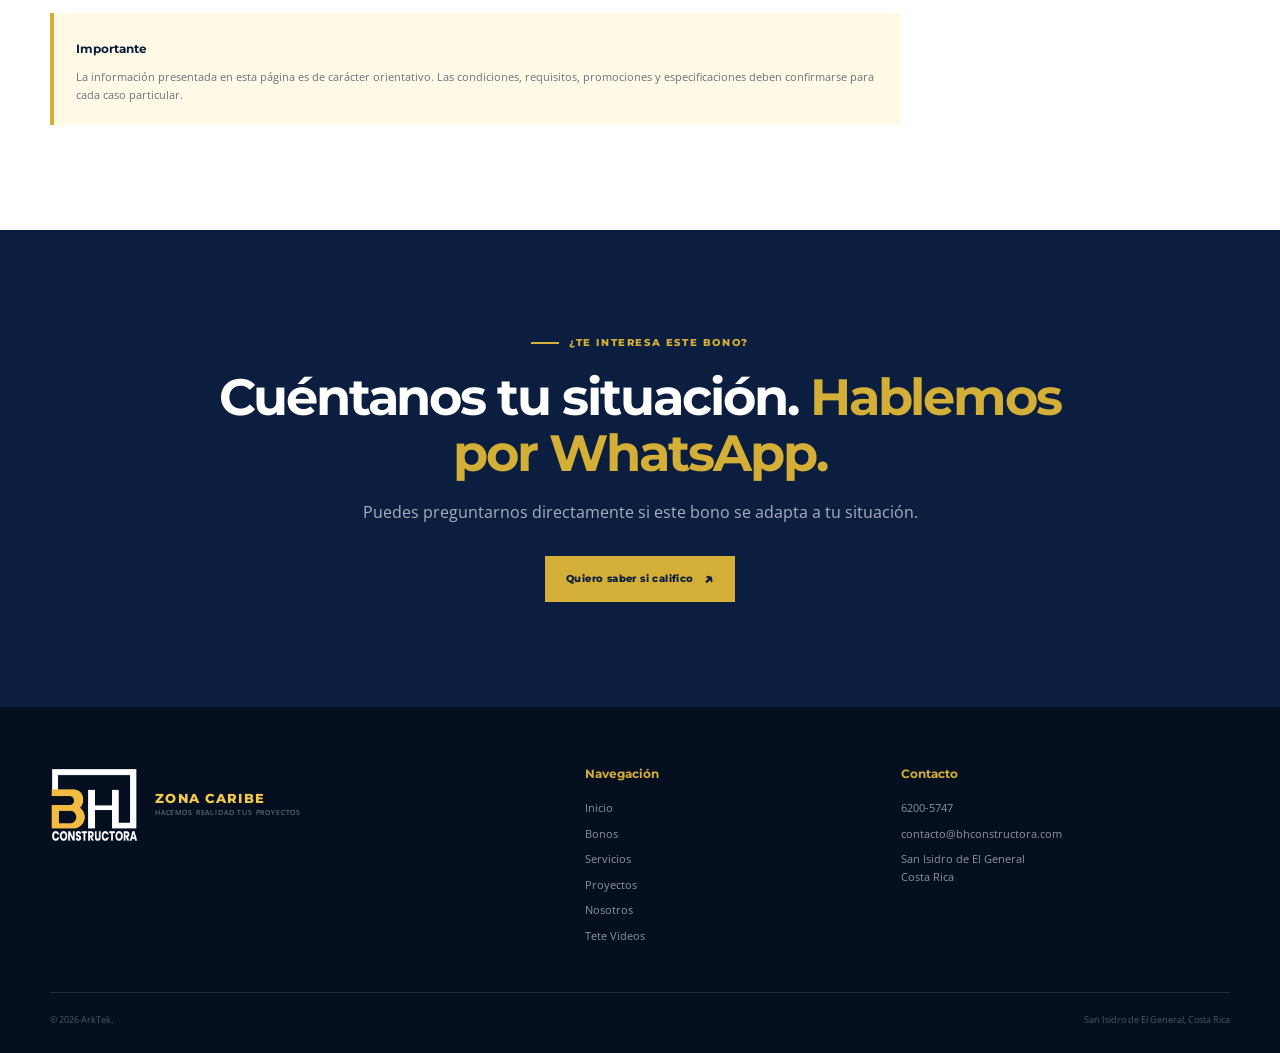
==== commit 4c366a8a: "Agrega el logo oficial de BH en todo el sitio - Encabezado y pie de página de las 10 páginas: logo e" ====
--- a/bono.html
+++ b/bono.html
@@ -13,6 +13,12 @@
   <title>
     Bono | BH Constructora
   </title>
+
+  <link rel="icon" type="image/png" href="img/logo/favicon.png">
+
+  <link rel="apple-touch-icon" href="img/logo/apple-touch-icon.png">
+
+  <meta name="theme-color" content="#0b1e3f">
 
   <link
     rel="preconnect"
@@ -32,7 +38,7 @@
 
   <link
     rel="stylesheet"
-    href="css/styles.css"
+    href="css/styles.css?v=20261111"
   >
 
 </head>
@@ -45,25 +51,19 @@
 
   <div class="container nav-wrap">
 
-    <a
-      class="brand"
-      href="index.html"
-    >
-
-      <span class="brand-mark">
-        BH
-      </span>
+    <a class="brand" href="index.html" aria-label="BH Constructora – Ir al inicio">
+
+      <img
+        class="brand-logo"
+        src="img/logo/bh-logo-blanco.png"
+        alt="BH Constructora"
+        width="281"
+        height="240"
+      >
 
       <span class="brand-text">
-
-        <strong>
-          CONSTRUCTORA
-        </strong>
-
-        <small>
-          HACEMOS REALIDAD TUS PROYECTOS
-        </small>
-
+        <strong>ZONA CARIBE</strong>
+        <small>HACEMOS REALIDAD TUS PROYECTOS</small>
       </span>
 
     </a>
@@ -473,28 +473,22 @@
 
     <div>
 
-      <a
-        class="brand"
-        href="index.html"
+      <a class="brand" href="index.html" aria-label="BH Constructora – Ir al inicio">
+
+      <img
+        class="brand-logo"
+        src="img/logo/bh-logo-blanco.png"
+        alt="BH Constructora"
+        width="281"
+        height="240"
       >
 
-        <span class="brand-mark">
-          BH
-        </span>
-
-        <span class="brand-text">
-
-          <strong>
-            CONSTRUCTORA
-          </strong>
-
-          <small>
-            HACEMOS REALIDAD TUS PROYECTOS
-          </small>
-
-        </span>
-
-      </a>
+      <span class="brand-text">
+        <strong>ZONA CARIBE</strong>
+        <small>HACEMOS REALIDAD TUS PROYECTOS</small>
+      </span>
+
+    </a>
 
     </div>
 
--- a/css/styles.css
+++ b/css/styles.css
@@ -524,7 +524,7 @@
   inset: 0;
 
   background:
-    url("https://images.unsplash.com/photo-1600585154340-be6161a56a0c?auto=format&fit=crop&w=2000&q=90")
+    url("../img/casas/casa-amarilla-sol.jpg")
     center/cover no-repeat;
 
   transform: scale(1.01);
@@ -732,7 +732,7 @@
       rgba(7,21,45,.74),
       rgba(7,21,45,.34)
     ),
-    url("https://images.unsplash.com/photo-1541888946425-d81bb19240f5?auto=format&fit=crop&w=1800&q=90")
+    url("../img/casas/casa-verde-campo.jpg")
     center/cover no-repeat;
 }
 
@@ -1751,7 +1751,7 @@
       rgba(7,21,45,.05),
       rgba(7,21,45,.20)
     ),
-    url("https://images.unsplash.com/photo-1600566753190-17f0baa2a6c3?auto=format&fit=crop&w=1300&q=90")
+    url("../img/casas/casa-azul-puertas.jpg")
     center/cover no-repeat;
 }
 
@@ -3418,7 +3418,7 @@
         rgba(7,21,45,.72),
         rgba(7,21,45,.92)
       ),
-      url("https://images.unsplash.com/photo-1541888946425-d81bb19240f5?auto=format&fit=crop&w=1400&q=85")
+      url("../img/casas/casa-verde-campo.jpg")
       center/cover no-repeat;
   }
 
@@ -3781,3 +3781,25 @@
 .carrusel-btn.next { right: 15px; }
 
 
+
+
+/* =========================================================
+   LOGO OFICIAL (encabezado y pie de página)
+   ========================================================= */
+
+.brand-logo {
+  display: block;
+  height: 50px;
+  width: auto;
+  flex-shrink: 0;
+}
+
+.brand-text strong { color: var(--gold-light); }
+
+.footer .brand-logo { height: 76px; }
+
+.footer .brand { gap: 16px; }
+
+@media (max-width: 760px) {
+  .brand-logo { height: 42px; }
+}
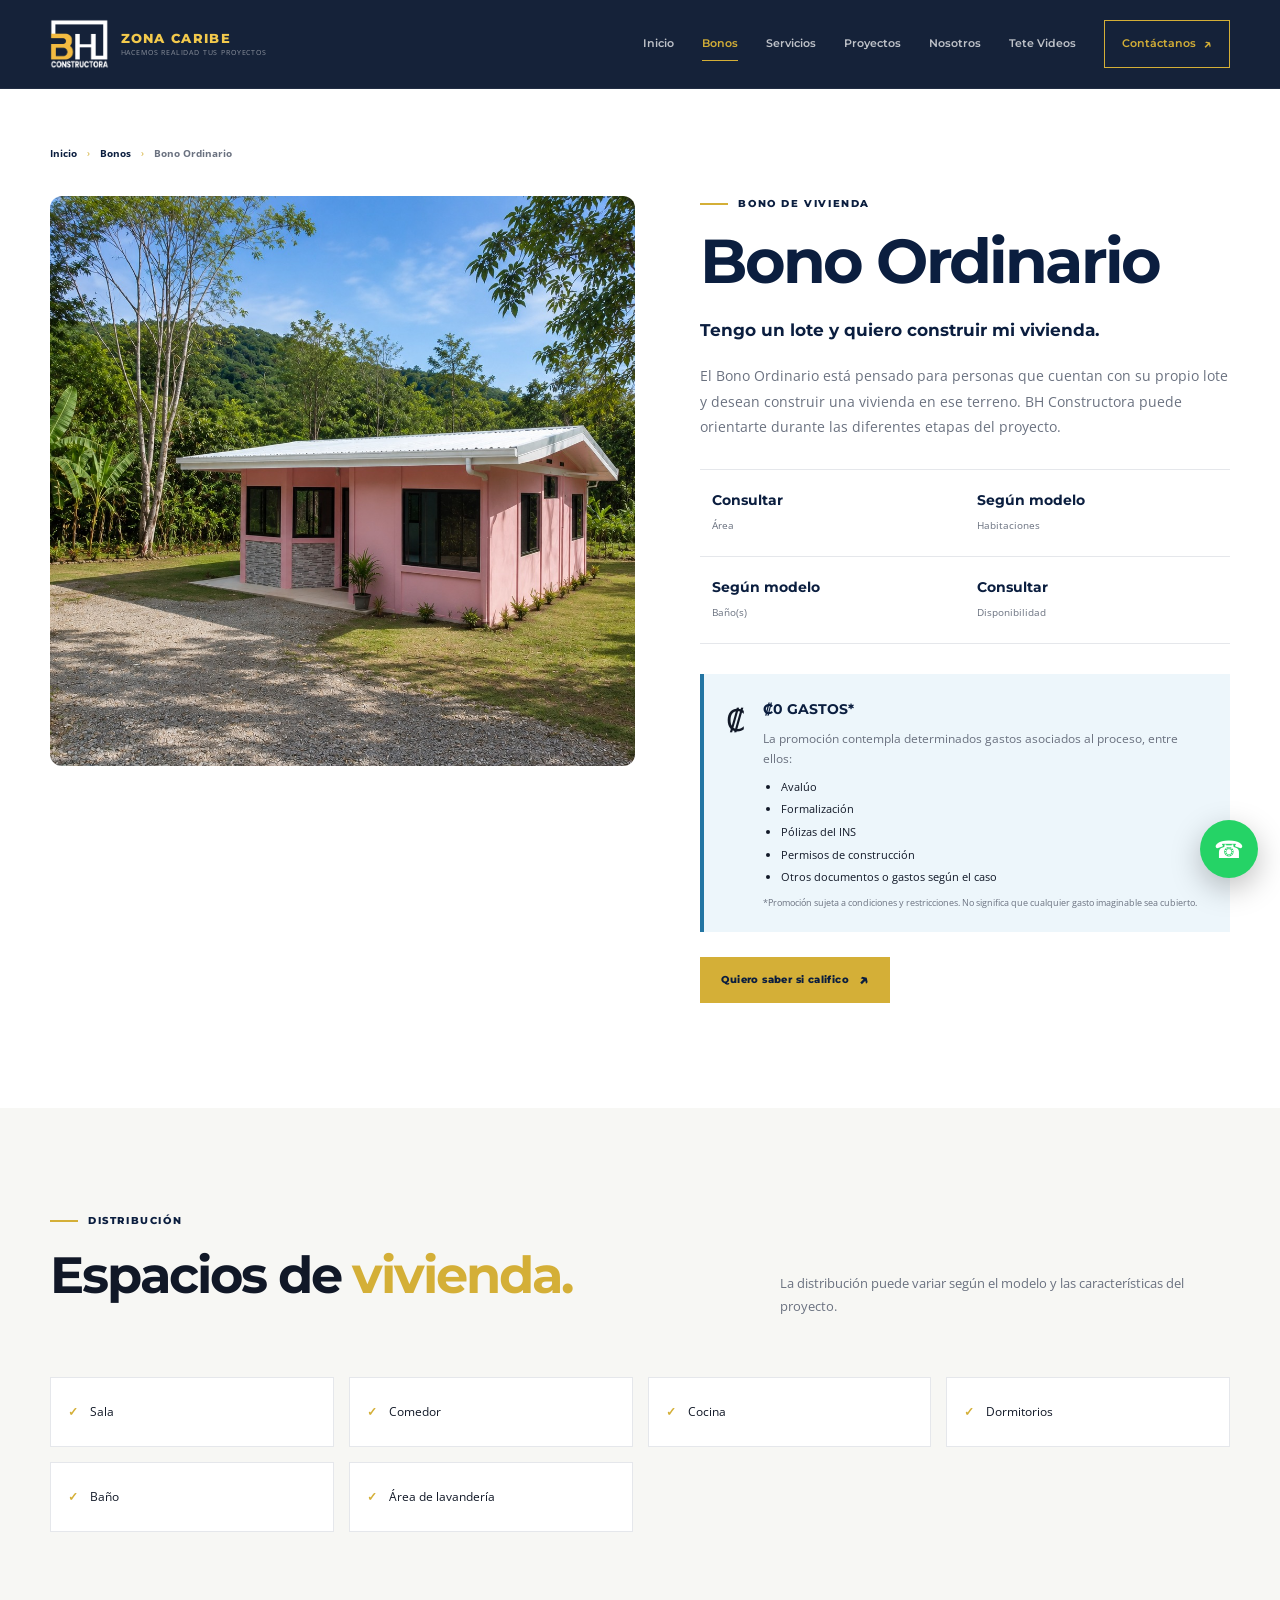
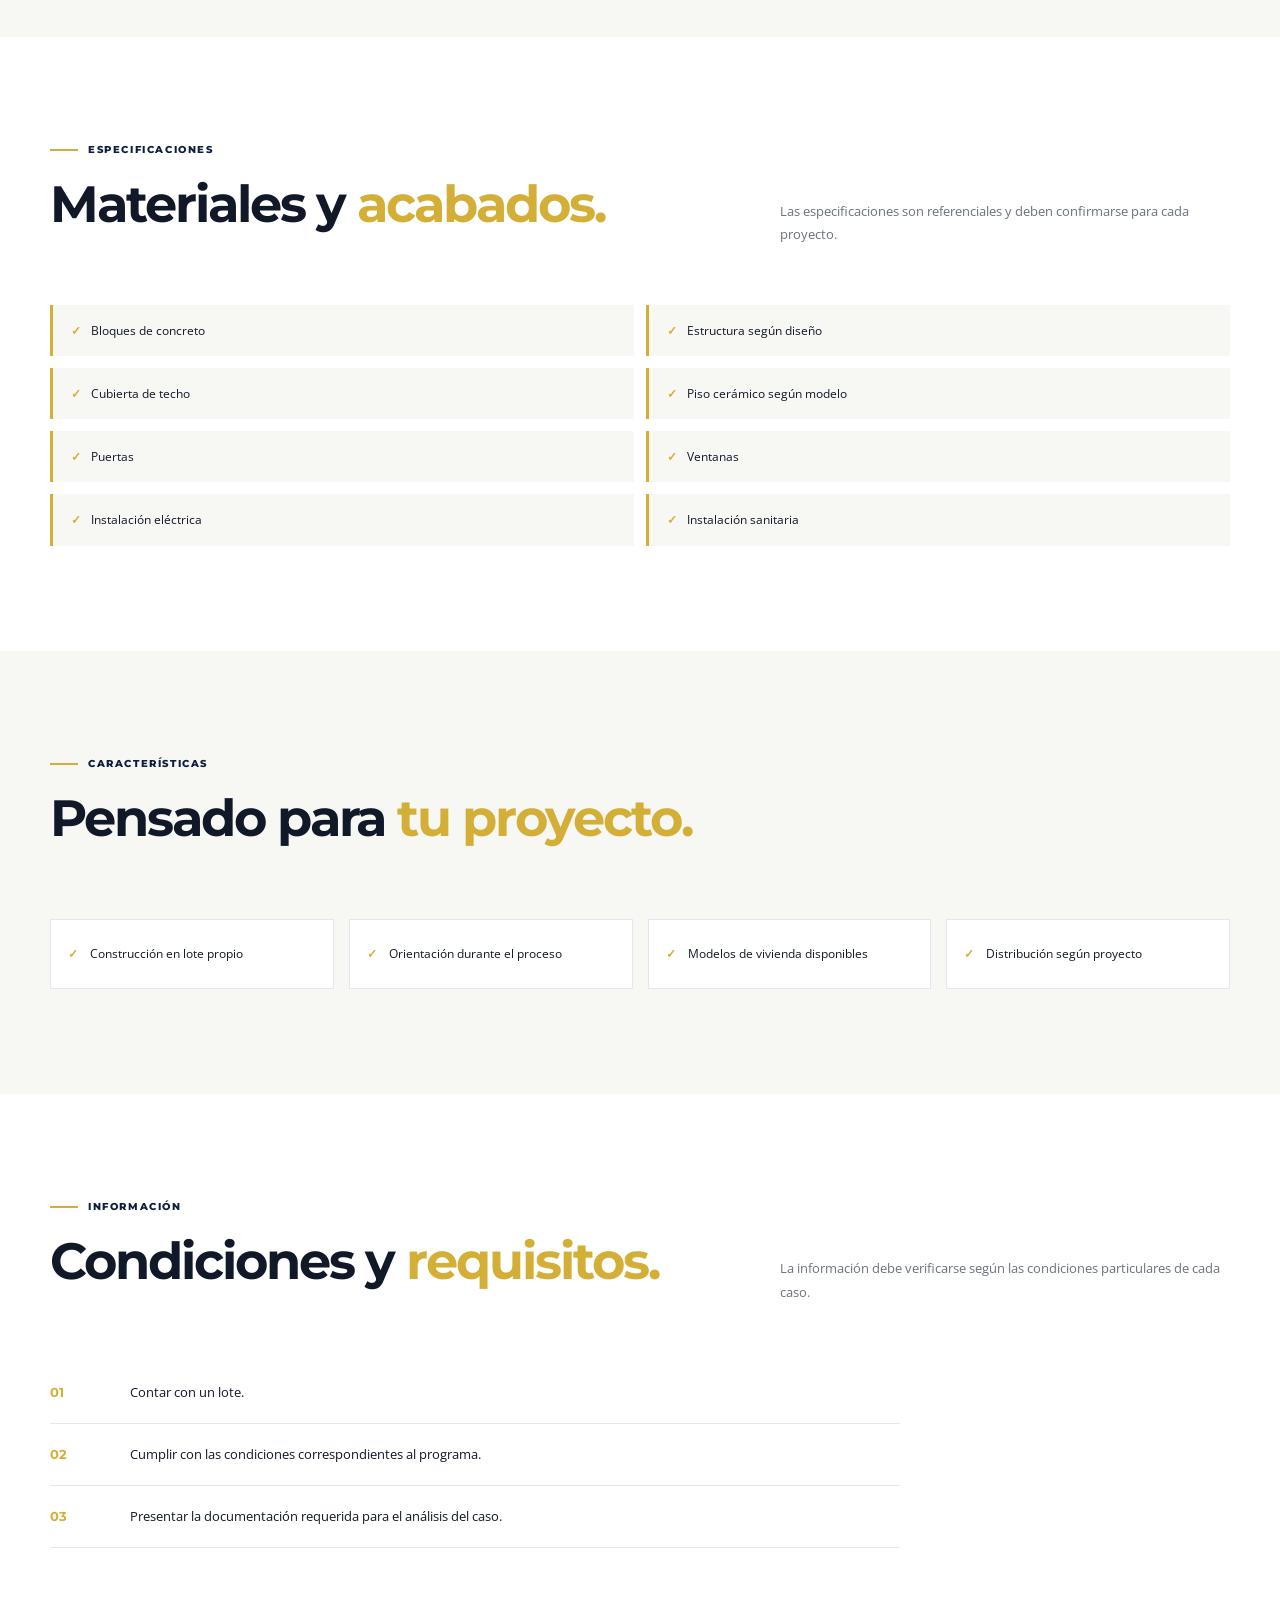
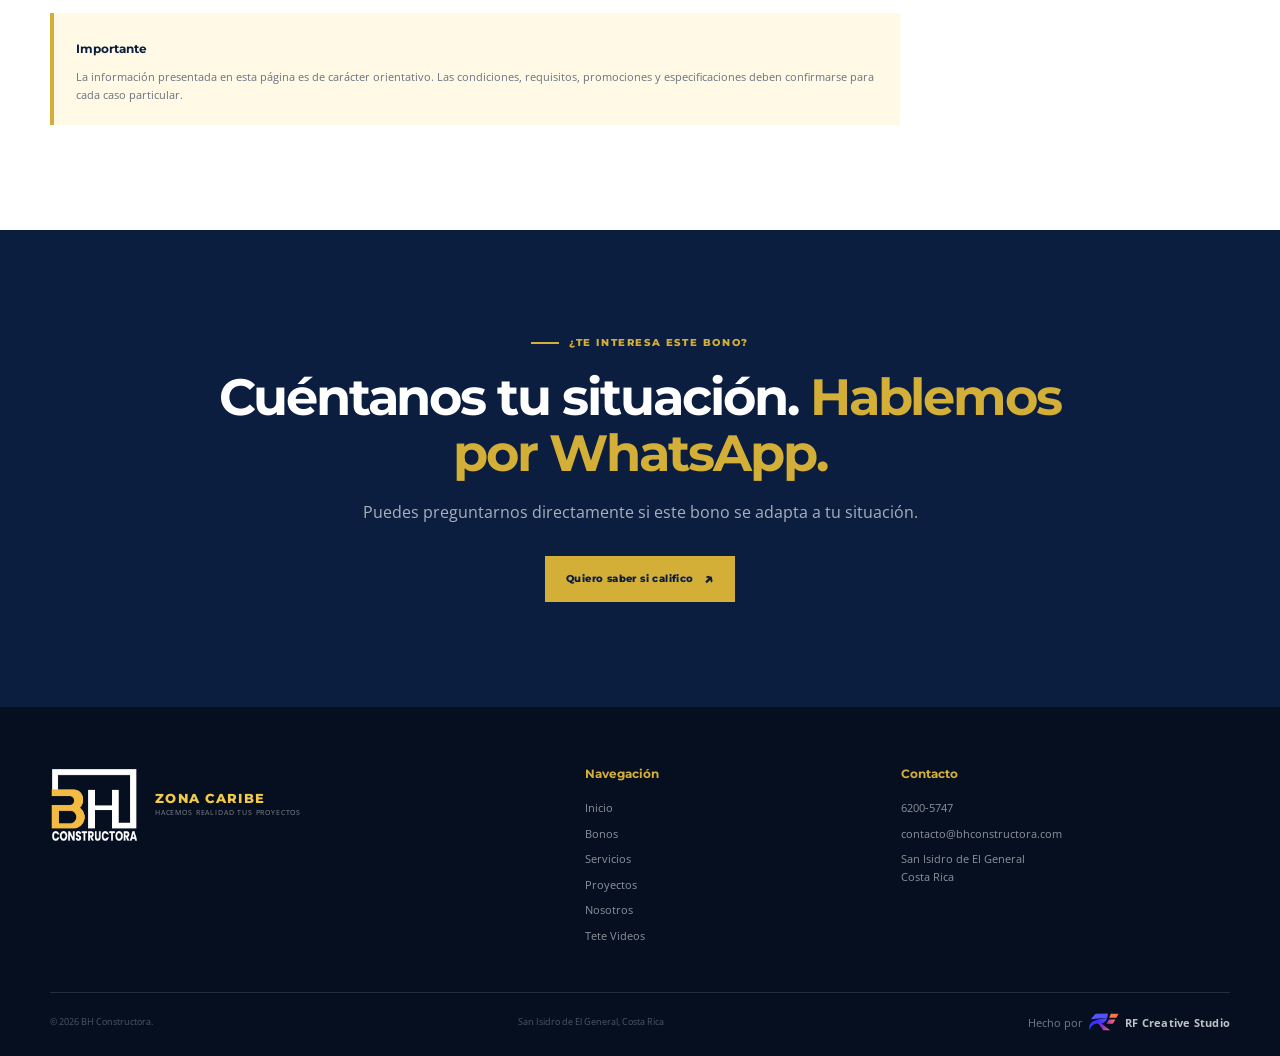
==== commit 22b073c2: "Pie de página: firma de RF Creative Studio y copyright de BH Constructora Co-Authored-By: Claude Opu" ====
--- a/bono.html
+++ b/bono.html
@@ -557,13 +557,17 @@
 
     <span>
       © <span data-year></span>
-      ArkTek.
+      BH Constructora.
     </span>
 
     <span>
       San Isidro de El General, Costa Rica
     </span>
 
+    <a class="rf-credit" href="https://andygu444.github.io/rfcreativestudio/" target="_blank" rel="noopener" aria-label="Sitio hecho por RF Creative Studio">
+      Hecho por <svg class="rf-logo" viewBox="60 45 810 470" aria-hidden="true" focusable="false"><defs><linearGradient id="rfb1" gradientUnits="userSpaceOnUse" x1="110" y1="60" x2="560" y2="200"><stop offset="0" stop-color="#4C5CFF"/><stop offset="1" stop-color="#5A4BFF"/></linearGradient><linearGradient id="rfb2" gradientUnits="userSpaceOnUse" x1="540" y1="170" x2="80" y2="500"><stop offset="0" stop-color="#5A4BFF"/><stop offset=".5" stop-color="#3A2BFE"/><stop offset="1" stop-color="#3F3BFF"/></linearGradient><linearGradient id="rflg" gradientUnits="userSpaceOnUse" x1="280" y1="260" x2="620" y2="505"><stop offset="0" stop-color="#4A2AF8"/><stop offset=".55" stop-color="#A630E0"/><stop offset="1" stop-color="#FF7A44"/></linearGradient><linearGradient id="rff1" gradientUnits="userSpaceOnUse" x1="605" y1="110" x2="860" y2="110"><stop offset="0" stop-color="#FF7A3D"/><stop offset=".7" stop-color="#FF7244"/><stop offset="1" stop-color="#F0506E"/></linearGradient><linearGradient id="rff2" gradientUnits="userSpaceOnUse" x1="530" y1="270" x2="775" y2="270"><stop offset="0" stop-color="#8A2BEA"/><stop offset=".6" stop-color="#E9567A"/><stop offset="1" stop-color="#FF7A44"/></linearGradient></defs><path fill="url(#rfb2)" d="M548 165Q520 290 400 320L250 330Q160 345 120 400L72 505L70 390Q90 300 200 245L330 207Q440 192 505 178Z"/><path fill="url(#rflg)" opacity=".94" d="M265 255L395 318L630 505L445 505Z"/><path fill="url(#rfb1)" d="M108 205L218 75Q232 58 255 57L570 52Q575 120 548 165L500 172Q300 178 108 205Z"/><path fill="url(#rff1)" d="M650 55L860 55L800 165L605 165Z"/><path fill="url(#rff2)" d="M600 215L775 215L700 325L530 325Z"/></svg><b>RF Creative Studio</b>
+    </a>
+
   </div>
 
 </footer>
--- a/css/styles.css
+++ b/css/styles.css
@@ -3803,3 +3803,62 @@
 @media (max-width: 760px) {
   .brand-logo { height: 42px; }
 }
+
+
+/* =========================================================
+   VOLANTEO: la imagen se muestra completa, sin recortes
+   ========================================================= */
+
+.volanteo-figure {
+  margin: 0;
+  display: flex;
+  justify-content: center;
+  align-items: center;
+}
+
+.volanteo-figure img {
+  display: block;
+  width: 100%;
+  max-width: 520px;
+  height: auto;
+  border-radius: 18px;
+  box-shadow: 0 24px 60px rgba(7, 21, 45, .18);
+}
+
+
+/* Firma de RF Creative Studio en el pie de página */
+.rf-credit {
+  display: inline-flex;
+  align-items: center;
+  gap: 6px;
+  color: rgba(255,255,255,.45);
+  font-size: 11px;
+  text-decoration: none;
+  white-space: nowrap;
+  transition: color .2s ease;
+}
+.rf-credit .rf-logo {
+  width: 30px;
+  height: 18px;
+  flex: none;
+}
+.rf-credit b {
+  font-weight: 700;
+  letter-spacing: .02em;
+  color: rgba(255,255,255,.75);
+}
+.rf-credit:hover,
+.rf-credit:focus-visible {
+  color: rgba(255,255,255,.8);
+}
+.rf-credit:hover b,
+.rf-credit:focus-visible b {
+  color: #fff;
+}
+.footer-bottom {
+  align-items: center;
+  flex-wrap: wrap;
+}
+@media (max-width: 768px) {
+  .footer-bottom { padding-bottom: 80px; }
+}
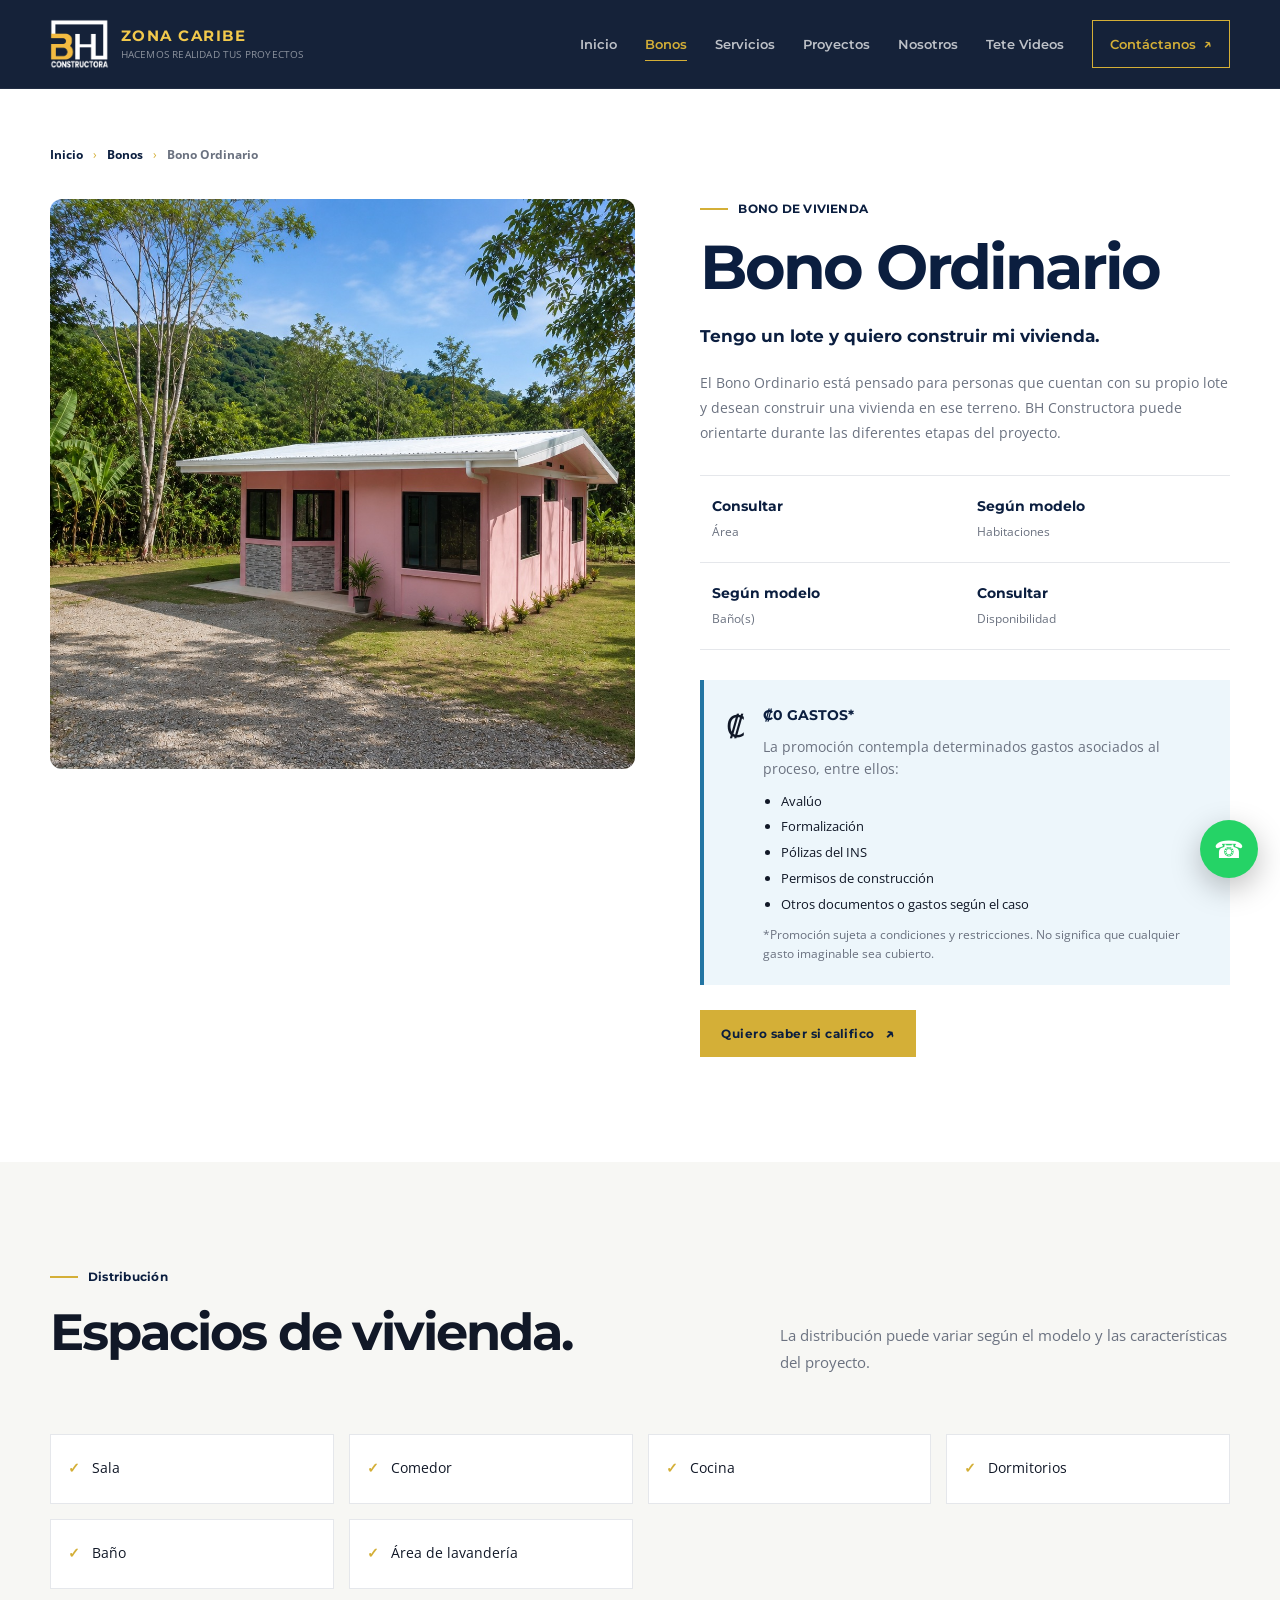
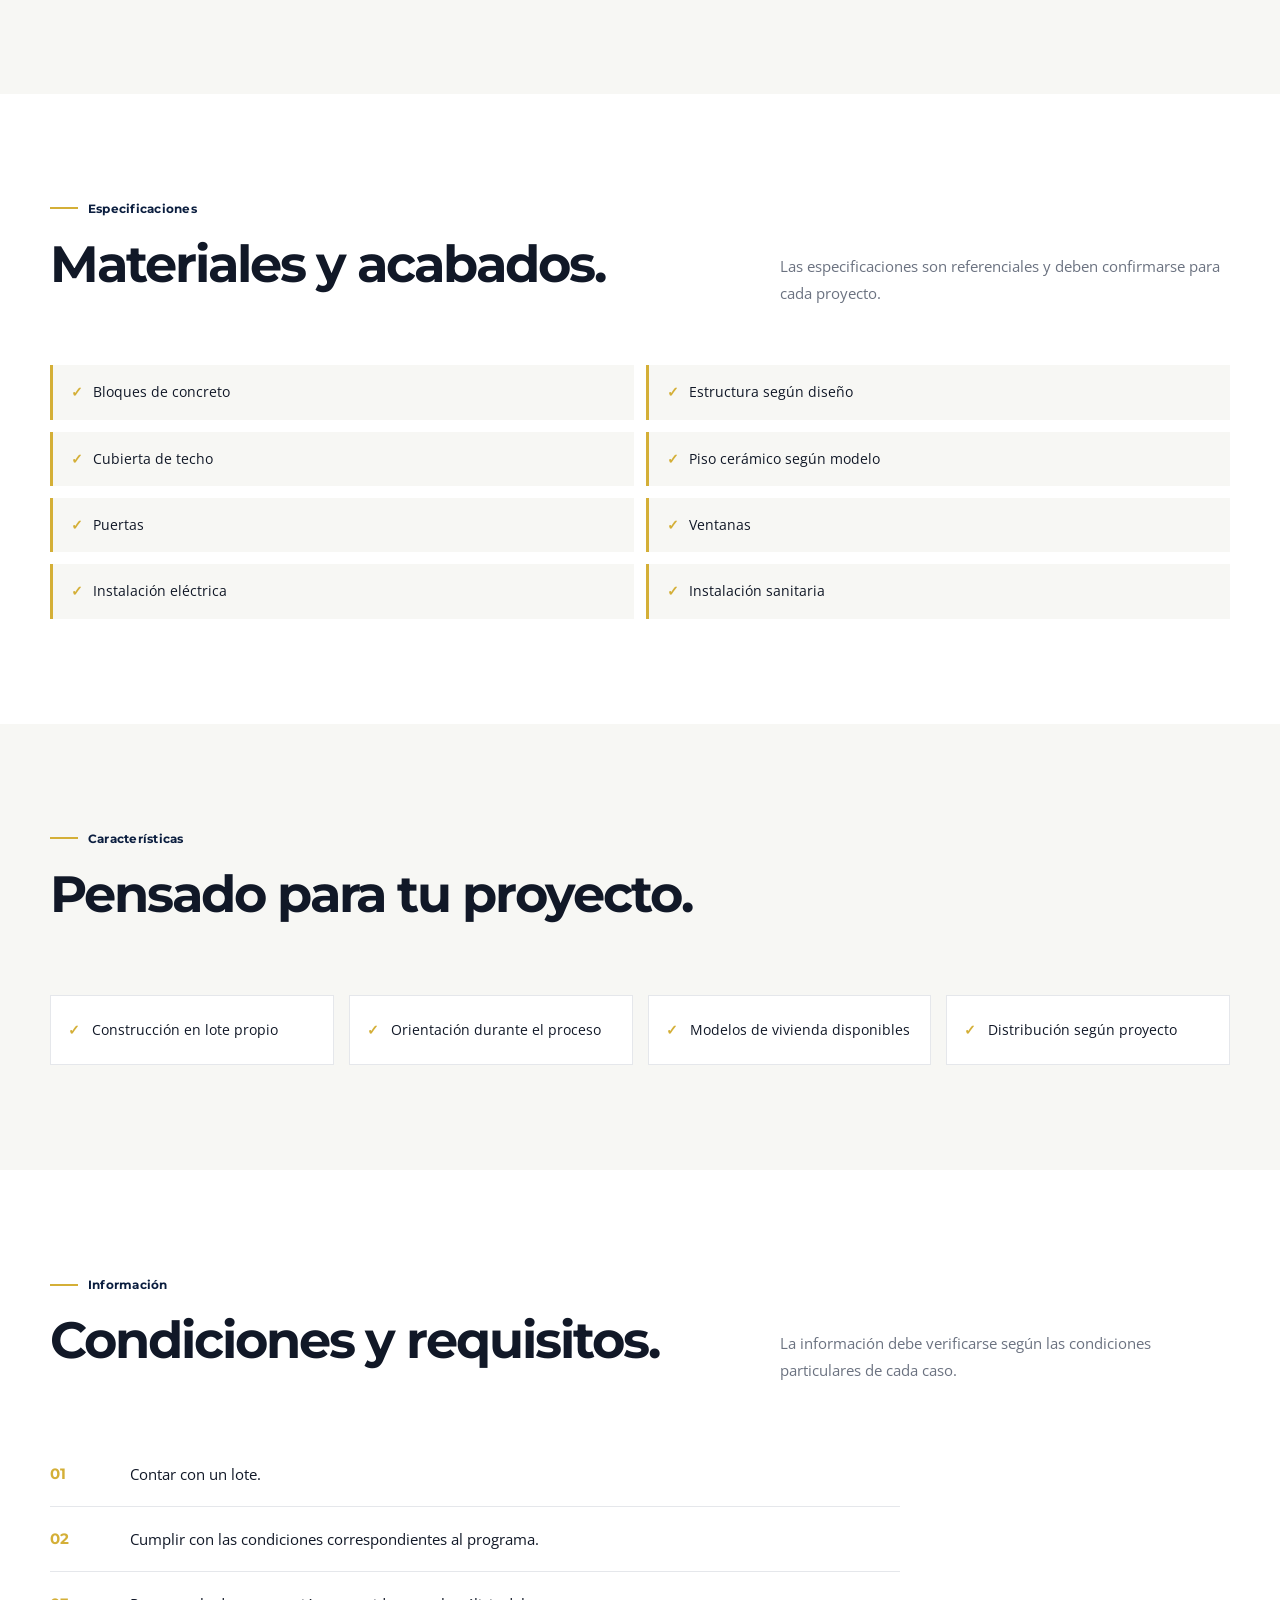
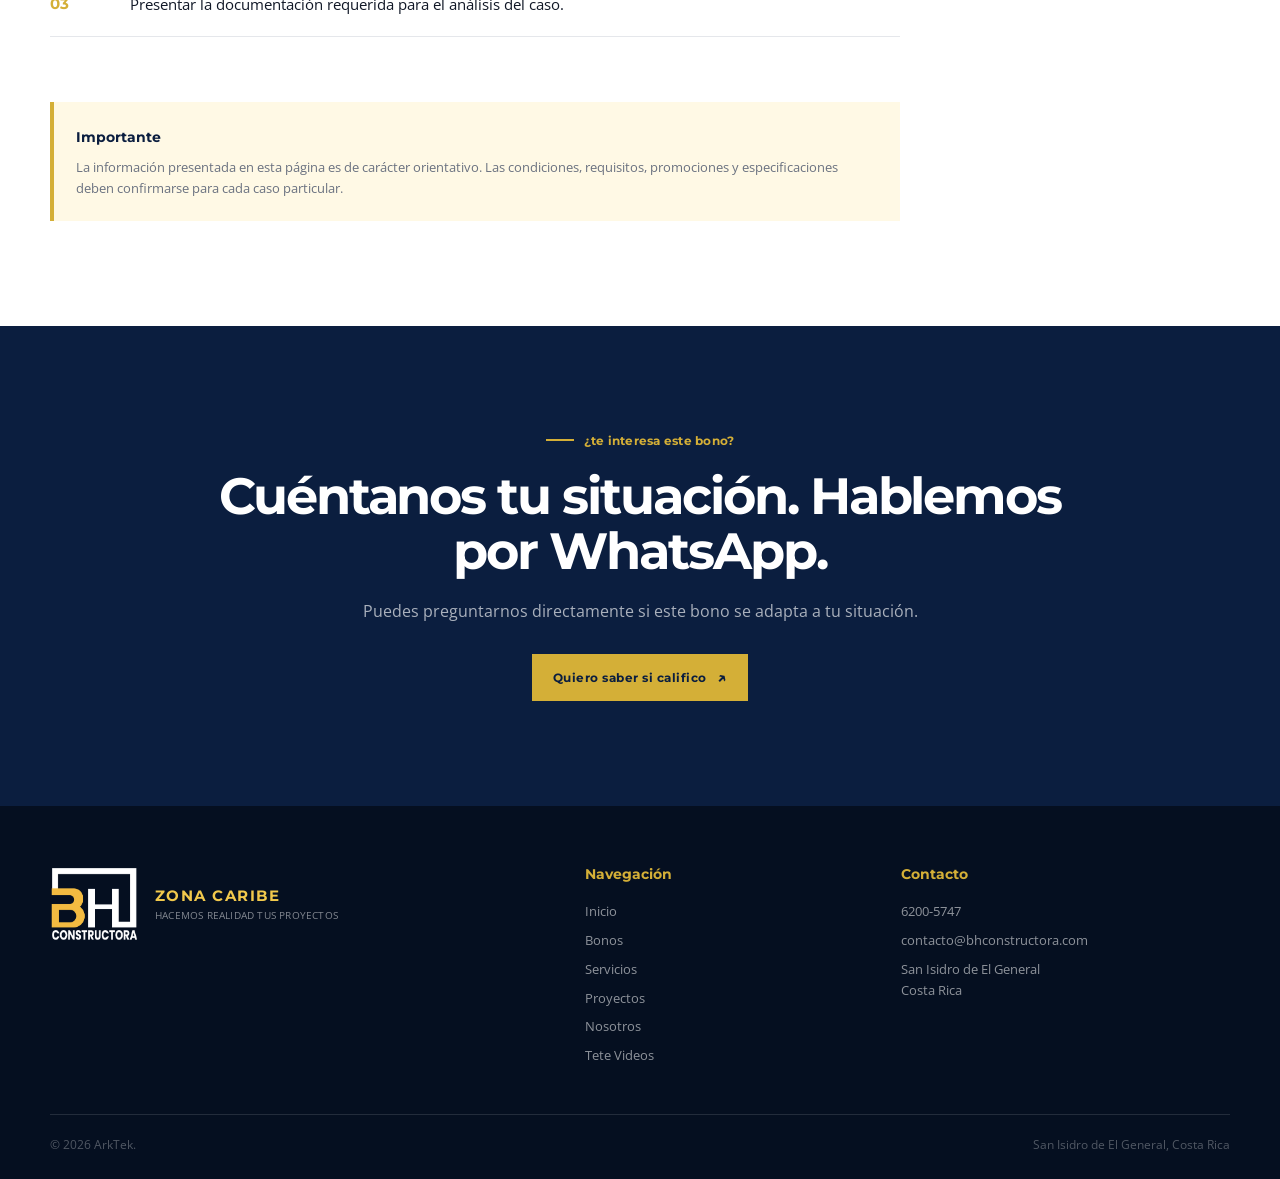
==== commit cd011429: "Pulido de diseño con Unslop (rama de prueba) - Escala tipográfica: textos de 7-13px suben a 10-15px;" ====
--- a/bono.html
+++ b/bono.html
@@ -195,7 +195,7 @@
 
           <span></span>
 
-          DISTRIBUCIÓN
+          Distribución
 
         </p>
 
@@ -247,7 +247,7 @@
 
           <span></span>
 
-          ESPECIFICACIONES
+          Especificaciones
 
         </p>
 
@@ -299,7 +299,7 @@
 
           <span></span>
 
-          CARACTERÍSTICAS
+          Características
 
         </p>
 
@@ -346,7 +346,7 @@
 
           <span></span>
 
-          INFORMACIÓN
+          Información
 
         </p>
 
@@ -416,7 +416,7 @@
 
       <span></span>
 
-      ¿TE INTERESA ESTE BONO?
+      ¿te interesa este bono?
 
     </p>
 
@@ -557,17 +557,13 @@
 
     <span>
       © <span data-year></span>
-      BH Constructora.
+      ArkTek.
     </span>
 
     <span>
       San Isidro de El General, Costa Rica
     </span>
 
-    <a class="rf-credit" href="https://andygu444.github.io/rfcreativestudio/" target="_blank" rel="noopener" aria-label="Sitio hecho por RF Creative Studio">
-      Hecho por <svg class="rf-logo" viewBox="60 45 810 470" aria-hidden="true" focusable="false"><defs><linearGradient id="rfb1" gradientUnits="userSpaceOnUse" x1="110" y1="60" x2="560" y2="200"><stop offset="0" stop-color="#4C5CFF"/><stop offset="1" stop-color="#5A4BFF"/></linearGradient><linearGradient id="rfb2" gradientUnits="userSpaceOnUse" x1="540" y1="170" x2="80" y2="500"><stop offset="0" stop-color="#5A4BFF"/><stop offset=".5" stop-color="#3A2BFE"/><stop offset="1" stop-color="#3F3BFF"/></linearGradient><linearGradient id="rflg" gradientUnits="userSpaceOnUse" x1="280" y1="260" x2="620" y2="505"><stop offset="0" stop-color="#4A2AF8"/><stop offset=".55" stop-color="#A630E0"/><stop offset="1" stop-color="#FF7A44"/></linearGradient><linearGradient id="rff1" gradientUnits="userSpaceOnUse" x1="605" y1="110" x2="860" y2="110"><stop offset="0" stop-color="#FF7A3D"/><stop offset=".7" stop-color="#FF7244"/><stop offset="1" stop-color="#F0506E"/></linearGradient><linearGradient id="rff2" gradientUnits="userSpaceOnUse" x1="530" y1="270" x2="775" y2="270"><stop offset="0" stop-color="#8A2BEA"/><stop offset=".6" stop-color="#E9567A"/><stop offset="1" stop-color="#FF7A44"/></linearGradient></defs><path fill="url(#rfb2)" d="M548 165Q520 290 400 320L250 330Q160 345 120 400L72 505L70 390Q90 300 200 245L330 207Q440 192 505 178Z"/><path fill="url(#rflg)" opacity=".94" d="M265 255L395 318L630 505L445 505Z"/><path fill="url(#rfb1)" d="M108 205L218 75Q232 58 255 57L570 52Q575 120 548 165L500 172Q300 178 108 205Z"/><path fill="url(#rff1)" d="M650 55L860 55L800 165L605 165Z"/><path fill="url(#rff2)" d="M600 215L775 215L700 325L530 325Z"/></svg><b>RF Creative Studio</b>
-    </a>
-
   </div>
 
 </footer>
--- a/css/styles.css
+++ b/css/styles.css
@@ -115,7 +115,7 @@
 
   font-family: var(--font-title);
   font-size: 12px;
-  font-weight: 800;
+  font-weight: 700;
 }
 
 .skip-link:focus {
@@ -212,8 +212,19 @@
   font-style: normal;
 }
 
+/* Pulido Unslop: el dorado se reserva para el título principal (h1).
+   En los h2 la frase conserva el énfasis solo por peso. */
+h2 em {
+  color: inherit;
+}
+
+/* Las secciones oscuras mantienen el contraste correcto */
+.hero-news-title em {
+  color: var(--gold);
+}
+
 h2 strong {
-  font-weight: 800;
+  font-weight: 700;
 }
 
 .eyebrow {
@@ -226,11 +237,11 @@
   color: var(--gold);
 
   font-family: var(--font-title);
-  font-size: 10px;
-  font-weight: 800;
-
-  letter-spacing: .16em;
-  text-transform: uppercase;
+  font-size: 12px;
+  font-weight: 700;
+
+  letter-spacing: .02em;
+  text-transform: none;
 }
 
 .eyebrow span {
@@ -322,7 +333,7 @@
 
   font-family: var(--font-title);
   font-size: 18px;
-  font-weight: 800;
+  font-weight: 700;
 
   letter-spacing: -.03em;
 
@@ -345,8 +356,8 @@
   color: var(--white);
 
   font-family: var(--font-title);
-  font-size: 13px;
-  font-weight: 800;
+  font-size: 15px;
+  font-weight: 700;
 
   letter-spacing: .1em;
   line-height: 1.1;
@@ -357,9 +368,9 @@
 
   color: rgba(255,255,255,.5);
 
-  font-size: 7px;
-
-  letter-spacing: .12em;
+  font-size: 10px;
+
+  letter-spacing: .02em;
   line-height: 1.2;
 }
 
@@ -386,7 +397,7 @@
   color: rgba(255,255,255,.72);
 
   font-family: var(--font-title);
-  font-size: 11px;
+  font-size: 13px;
   font-weight: 600;
 
   transition:
@@ -669,7 +680,7 @@
   margin-bottom: 8px;
 
   font-size: 15px;
-  font-weight: 800;
+  font-weight: 700;
 
   letter-spacing: .1em;
 }
@@ -680,7 +691,7 @@
   color: var(--navy);
 
   font-size: 35px;
-  font-weight: 800;
+  font-weight: 700;
 
   line-height: 1.05;
   letter-spacing: -.015em;
@@ -835,7 +846,7 @@
 
   color: var(--muted);
 
-  font-size: 13px;
+  font-size: 15px;
   line-height: 1.8;
 }
 
@@ -865,8 +876,8 @@
   padding: 14px 21px;
 
   font-family: var(--font-title);
-  font-size: 10px;
-  font-weight: 800;
+  font-size: 12px;
+  font-weight: 700;
 
   letter-spacing: .04em;
 
@@ -933,7 +944,7 @@
 
   padding: 11px 15px;
 
-  font-size: 9px;
+  font-size: 12px;
 }
 
 
@@ -1018,10 +1029,10 @@
   color: var(--navy);
 
   font-family: var(--font-title);
-  font-size: 9px;
-  font-weight: 800;
-
-  letter-spacing: .08em;
+  font-size: 12px;
+  font-weight: 700;
+
+  letter-spacing: .02em;
 }
 
 .bono-content {
@@ -1044,7 +1055,7 @@
 .bono-content p {
   color: var(--muted);
 
-  font-size: 13px;
+  font-size: 15px;
   line-height: 1.7;
 }
 
@@ -1079,7 +1090,7 @@
 .bono-spec span {
   color: var(--muted);
 
-  font-size: 9px;
+  font-size: 12px;
 }
 
 .bono-content .btn {
@@ -1096,10 +1107,10 @@
   color: var(--gold);
 
   font-family: var(--font-title);
-  font-size: 9px;
-  font-weight: 800;
-
-  letter-spacing: .12em;
+  font-size: 12px;
+  font-weight: 700;
+
+  letter-spacing: .02em;
 }
 
 .bono-situation {
@@ -1128,13 +1139,13 @@
   color: var(--navy);
 
   font-family: var(--font-title);
-  font-size: 12px;
+  font-size: 14px;
 }
 
 .bono-promo-mini span {
   color: var(--muted);
 
-  font-size: 10px;
+  font-size: 12px;
 }
 
 .bono-promo-mini.cero-gastos {
@@ -1202,10 +1213,10 @@
   color: var(--gold);
 
   font-family: var(--font-title);
-  font-size: 11px;
-  font-weight: 800;
-
-  letter-spacing: .12em;
+  font-size: 13px;
+  font-weight: 700;
+
+  letter-spacing: .02em;
 }
 
 .service-icon {
@@ -1238,7 +1249,7 @@
 
   color: rgba(255,255,255,.62);
 
-  font-size: 12px;
+  font-size: 14px;
   line-height: 1.75;
 }
 
@@ -1253,8 +1264,8 @@
   color: var(--gold);
 
   font-family: var(--font-title);
-  font-size: 9px;
-  font-weight: 800;
+  font-size: 12px;
+  font-weight: 700;
 
   letter-spacing: .04em;
 
@@ -1343,8 +1354,8 @@
   color: var(--gold);
 
   font-family: var(--font-title);
-  font-size: 11px;
-  font-weight: 800;
+  font-size: 13px;
+  font-weight: 700;
 }
 
 .process-line h3 {
@@ -1360,7 +1371,7 @@
 
   color: var(--muted);
 
-  font-size: 12px;
+  font-size: 14px;
   line-height: 1.7;
 }
 
@@ -1437,10 +1448,10 @@
   color: var(--gold);
 
   font-family: var(--font-title);
-  font-size: 9px;
-  font-weight: 800;
-
-  letter-spacing: .12em;
+  font-size: 12px;
+  font-weight: 700;
+
+  letter-spacing: .02em;
 }
 
 .project-info h3 {
@@ -1456,7 +1467,7 @@
 
   color: rgba(255,255,255,.65);
 
-  font-size: 11px;
+  font-size: 13px;
 }
 
 
@@ -1530,8 +1541,8 @@
   color: var(--navy);
 
   font-family: var(--font-title);
-  font-size: 9px;
-  font-weight: 800;
+  font-size: 12px;
+  font-weight: 700;
 }
 
 .project-card-content {
@@ -1542,8 +1553,8 @@
   color: var(--gold);
 
   font-family: var(--font-title);
-  font-size: 9px;
-  font-weight: 800;
+  font-size: 12px;
+  font-weight: 700;
 
   letter-spacing: .1em;
 }
@@ -1559,7 +1570,7 @@
 .project-card-content p {
   color: var(--muted);
 
-  font-size: 13px;
+  font-size: 15px;
 }
 
 .project-card-specs {
@@ -1583,14 +1594,14 @@
 
   color: var(--muted);
 
-  font-size: 9px;
+  font-size: 12px;
 }
 
 .project-card-specs strong {
   color: var(--navy);
 
   font-family: var(--font-title);
-  font-size: 12px;
+  font-size: 14px;
 }
 
 
@@ -1637,8 +1648,8 @@
   color: var(--gold);
 
   font-family: var(--font-title);
-  font-size: 11px;
-  font-weight: 800;
+  font-size: 13px;
+  font-weight: 700;
 }
 
 .value-card h3 {
@@ -1654,7 +1665,7 @@
 
   color: var(--muted);
 
-  font-size: 12px;
+  font-size: 14px;
   line-height: 1.75;
 }
 
@@ -1699,10 +1710,10 @@
   color: var(--gold);
 
   font-family: var(--font-title);
-  font-size: 10px;
-  font-weight: 800;
-
-  letter-spacing: .12em;
+  font-size: 12px;
+  font-weight: 700;
+
+  letter-spacing: .02em;
 }
 
 .mvv-card h3 {
@@ -1718,7 +1729,7 @@
 
   color: var(--muted);
 
-  font-size: 13px;
+  font-size: 15px;
   line-height: 1.8;
 }
 
@@ -1797,13 +1808,13 @@
   color: var(--gold);
 
   font-family: var(--font-title);
-  font-size: 12px;
+  font-size: 14px;
 }
 
 .trust-points span {
   color: var(--muted);
 
-  font-size: 12px;
+  font-size: 14px;
   line-height: 1.7;
 }
 
@@ -1815,7 +1826,7 @@
   color: var(--navy);
 
   font-family: var(--font-title);
-  font-size: 13px;
+  font-size: 15px;
 }
 
 
@@ -1864,11 +1875,11 @@
   color: var(--white);
 
   font-family: var(--font-title);
-  font-size: 11px;
-  font-weight: 800;
+  font-size: 13px;
+  font-weight: 700;
 
   letter-spacing: .1em;
-  text-transform: uppercase;
+  text-transform: none;
 }
 
 
@@ -1902,7 +1913,7 @@
 
   color: var(--muted);
 
-  font-size: 13px;
+  font-size: 15px;
   line-height: 1.8;
 }
 
@@ -1922,7 +1933,7 @@
   color: var(--navy);
 
   font-family: var(--font-title);
-  font-size: 13px;
+  font-size: 15px;
   font-weight: 700;
 
   cursor: pointer;
@@ -1964,7 +1975,7 @@
 
   color: var(--muted);
 
-  font-size: 12px;
+  font-size: 14px;
   line-height: 1.8;
 }
 
@@ -2035,10 +2046,10 @@
   color: rgba(255,255,255,.45);
 
   font-family: var(--font-title);
-  font-size: 9px;
-  font-weight: 800;
-
-  letter-spacing: .18em;
+  font-size: 12px;
+  font-weight: 700;
+
+  letter-spacing: .02em;
 }
 
 
@@ -2101,10 +2112,10 @@
   color: var(--gold);
 
   font-family: var(--font-title);
-  font-size: 9px;
-  font-weight: 800;
-
-  letter-spacing: .12em;
+  font-size: 12px;
+  font-weight: 700;
+
+  letter-spacing: .02em;
 }
 
 .contact-data strong {
@@ -2151,8 +2162,8 @@
   color: var(--navy);
 
   font-family: var(--font-title);
-  font-size: 10px;
-  font-weight: 800;
+  font-size: 12px;
+  font-weight: 700;
 
   letter-spacing: .02em;
 }
@@ -2177,7 +2188,7 @@
   color: var(--ink);
 
   font-family: var(--font-body);
-  font-size: 12px;
+  font-size: 16px;
   font-weight: 400;
 
   transition:
@@ -2232,7 +2243,7 @@
 
   color: var(--navy);
 
-  font-size: 11px;
+  font-size: 13px;
 }
 
 .form-message.show {
@@ -2246,7 +2257,7 @@
 
   color: var(--muted);
 
-  font-size: 9px;
+  font-size: 12px;
   line-height: 1.6;
 }
 
@@ -2265,8 +2276,8 @@
   color: var(--navy);
 
   font-family: var(--font-title);
-  font-size: 10px;
-  font-weight: 800;
+  font-size: 12px;
+  font-weight: 700;
 
   transition:
     gap .25s ease,
@@ -2379,7 +2390,7 @@
   color: var(--gold);
 
   font-family: var(--font-title);
-  font-weight: 800;
+  font-weight: 700;
 }
 
 .empty-state h3 {
@@ -2450,10 +2461,10 @@
   color: var(--gold);
 
   font-family: var(--font-title);
-  font-size: 9px;
-  font-weight: 800;
-
-  letter-spacing: .15em;
+  font-size: 12px;
+  font-weight: 700;
+
+  letter-spacing: .02em;
 }
 
 .promotion-card h3 {
@@ -2463,7 +2474,7 @@
 }
 
 .promotion-card p {
-  font-size: 13px;
+  font-size: 15px;
 }
 
 .promotion-card ul {
@@ -2475,7 +2486,7 @@
 .promotion-card li {
   margin-bottom: 8px;
 
-  font-size: 12px;
+  font-size: 14px;
 }
 
 .promotion-card small {
@@ -2483,7 +2494,7 @@
 
   opacity: .65;
 
-  font-size: 10px;
+  font-size: 12px;
 }
 
 
@@ -2584,10 +2595,10 @@
   color: var(--gold);
 
   font-family: var(--font-title);
-  font-size: 11px;
-  font-weight: 800;
-
-  letter-spacing: .08em;
+  font-size: 13px;
+  font-weight: 700;
+
+  letter-spacing: .02em;
 }
 
 .detail-specs {
@@ -2619,7 +2630,7 @@
 .detail-spec span {
   color: var(--muted);
 
-  font-size: 10px;
+  font-size: 12px;
 }
 
 
@@ -2665,7 +2676,7 @@
 
   color: var(--muted);
 
-  font-size: 12px;
+  font-size: 14px;
 }
 
 .detail-promo ul {
@@ -2679,7 +2690,7 @@
 
   color: var(--ink);
 
-  font-size: 11px;
+  font-size: 13px;
 }
 
 .detail-promo small {
@@ -2687,7 +2698,7 @@
 
   color: var(--muted);
 
-  font-size: 9px;
+  font-size: 12px;
 }
 
 
@@ -2720,14 +2731,14 @@
 
   color: var(--ink);
 
-  font-size: 12px;
+  font-size: 14px;
 }
 
 .feature-item span {
   color: var(--gold);
 
   font-family: var(--font-title);
-  font-weight: 800;
+  font-weight: 700;
 }
 
 
@@ -2758,13 +2769,13 @@
 
   color: var(--ink);
 
-  font-size: 12px;
+  font-size: 14px;
 }
 
 .material-item span {
   color: var(--gold);
 
-  font-weight: 800;
+  font-weight: 700;
 }
 
 
@@ -2796,13 +2807,13 @@
   color: var(--gold);
 
   font-family: var(--font-title);
-  font-size: 13px;
+  font-size: 15px;
 }
 
 .requirement-item span {
   color: var(--ink);
 
-  font-size: 13px;
+  font-size: 15px;
 }
 
 .expenses-list {
@@ -2823,7 +2834,7 @@
 
   color: var(--white);
 
-  font-size: 11px;
+  font-size: 13px;
 }
 
 .important-notice {
@@ -2842,7 +2853,7 @@
   color: var(--navy);
 
   font-family: var(--font-title);
-  font-size: 12px;
+  font-size: 14px;
 }
 
 .important-notice p {
@@ -2850,7 +2861,7 @@
 
   color: var(--muted);
 
-  font-size: 11px;
+  font-size: 13px;
 }
 
 
@@ -2870,7 +2881,7 @@
 
   color: var(--muted);
 
-  font-size: 10px;
+  font-size: 12px;
 }
 
 .breadcrumb a {
@@ -2963,7 +2974,7 @@
 
   color: rgba(255,255,255,.45);
 
-  font-size: 12px;
+  font-size: 14px;
   line-height: 1.7;
 }
 
@@ -2977,7 +2988,7 @@
 
   color: var(--gold);
 
-  font-size: 12px;
+  font-size: 14px;
 }
 
 .footer-column a,
@@ -2988,7 +2999,7 @@
 
   color: rgba(255,255,255,.55);
 
-  font-size: 11px;
+  font-size: 13px;
   line-height: 1.6;
 }
 
@@ -3006,7 +3017,7 @@
 
   color: rgba(255,255,255,.3);
 
-  font-size: 9px;
+  font-size: 12px;
 }
 
 
@@ -3078,7 +3089,7 @@
   }
 
   .main-nav > a {
-    font-size: 10px;
+    font-size: 12px;
   }
 
   .bonos-grid,
@@ -3310,7 +3321,7 @@
 
     padding: 14px 10px;
 
-    font-size: 11px;
+    font-size: 13px;
   }
 
   .main-nav > a:not(.nav-cta)::after {
@@ -3331,7 +3342,7 @@
   }
 
   .brand-text strong {
-    font-size: 11px;
+    font-size: 13px;
   }
 
   .brand-text small {
@@ -3615,7 +3626,7 @@
   }
 
   .brand-text strong {
-    font-size: 10px;
+    font-size: 12px;
   }
 
   .hero {
@@ -3633,7 +3644,7 @@
   }
 
   .hero-news-tag {
-    font-size: 13px;
+    font-size: 15px;
   }
 
   .hero-news-title {
@@ -3676,7 +3687,7 @@
   }
 
   .accordion summary {
-    font-size: 12px;
+    font-size: 14px;
   }
 
   .quote blockquote {
@@ -3824,41 +3835,3 @@
   border-radius: 18px;
   box-shadow: 0 24px 60px rgba(7, 21, 45, .18);
 }
-
-
-/* Firma de RF Creative Studio en el pie de página */
-.rf-credit {
-  display: inline-flex;
-  align-items: center;
-  gap: 6px;
-  color: rgba(255,255,255,.45);
-  font-size: 11px;
-  text-decoration: none;
-  white-space: nowrap;
-  transition: color .2s ease;
-}
-.rf-credit .rf-logo {
-  width: 30px;
-  height: 18px;
-  flex: none;
-}
-.rf-credit b {
-  font-weight: 700;
-  letter-spacing: .02em;
-  color: rgba(255,255,255,.75);
-}
-.rf-credit:hover,
-.rf-credit:focus-visible {
-  color: rgba(255,255,255,.8);
-}
-.rf-credit:hover b,
-.rf-credit:focus-visible b {
-  color: #fff;
-}
-.footer-bottom {
-  align-items: center;
-  flex-wrap: wrap;
-}
-@media (max-width: 768px) {
-  .footer-bottom { padding-bottom: 80px; }
-}
